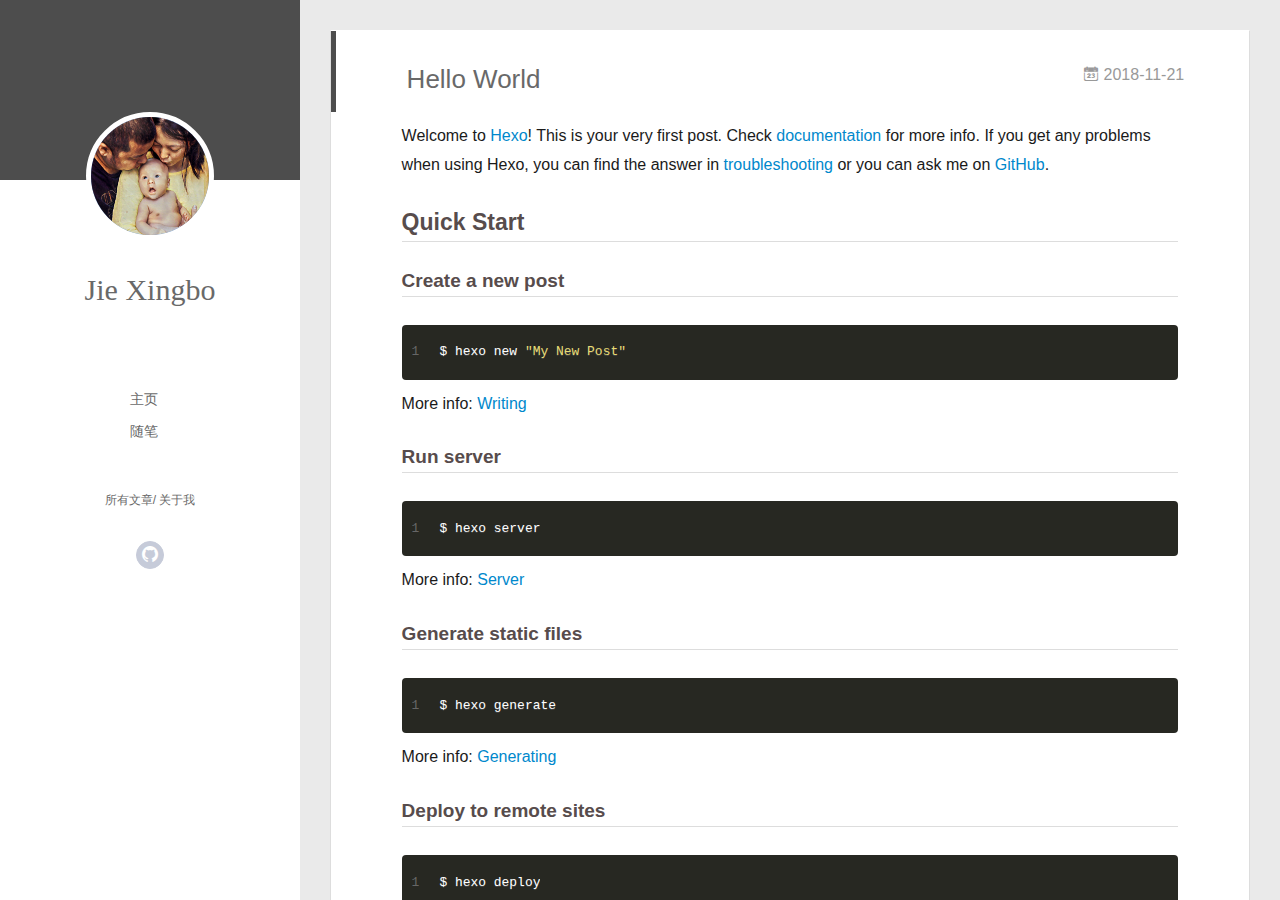
==== index.html @ af52b973 "Site updated: 2018-11-21 14:51:16" ====
<!DOCTYPE html>
<html>
<head><meta name="generator" content="Hexo 3.8.0">
  <meta charset="utf-8">
  
  <meta name="renderer" content="webkit">
  <meta http-equiv="X-UA-Compatible" content="IE=edge">
  <link rel="dns-prefetch" href="http://yoursite.com">
  <title>Bobo</title>
  <meta name="viewport" content="width=device-width, initial-scale=1, maximum-scale=1">
  <meta property="og:type" content="website">
<meta property="og:title" content="Bobo">
<meta property="og:url" content="http://yoursite.com/index.html">
<meta property="og:site_name" content="Bobo">
<meta property="og:locale" content="default">
<meta name="twitter:card" content="summary">
<meta name="twitter:title" content="Bobo">
  
    <link rel="alternative" href="/atom.xml" title="Bobo" type="application/atom+xml">
  
  
    <link rel="icon" href="/favicon.png">
  
  <link rel="stylesheet" type="text/css" href="/./main.234bc0.css">
  <style type="text/css">
  
    #container.show {
      background: linear-gradient(200deg,#a0cfe4,#e8c37e);
    }
  </style>
  

  

</head>
</html>
<body>
  <div id="container" q-class="show:isCtnShow">
    <canvas id="anm-canvas" class="anm-canvas"></canvas>
    <div class="left-col" q-class="show:isShow">
      
<div class="overlay" style="background: #4d4d4d"></div>
<div class="intrude-less">
	<header id="header" class="inner">
		<a href="/" class="profilepic">
			<img src="/assets/img/avatar.jpeg" class="js-avatar">
		</a>
		<hgroup>
		  <h1 class="header-author"><a href="/">Jie Xingbo</a></h1>
		</hgroup>
		

		<nav class="header-menu">
			<ul>
			
				<li><a href="/">主页</a></li>
	        
				<li><a href="/tags/随笔/">随笔</a></li>
	        
			</ul>
		</nav>
		<nav class="header-smart-menu">
    		
    			
    			<a q-on="click: openSlider(e, 'innerArchive')" href="javascript:void(0)">所有文章</a>
    			
            
    			
    			<a q-on="click: openSlider(e, 'aboutme')" href="javascript:void(0)">关于我</a>
    			
            
		</nav>
		<nav class="header-nav">
			<div class="social">
				
					<a class="github" target="_blank" href="https://github.com/simple-jie/" title="github"><i class="icon-github"></i></a>
		        
			</div>
		</nav>
	</header>		
</div>

    </div>
    <div class="mid-col" q-class="show:isShow,hide:isShow|isFalse">
      
<nav id="mobile-nav">
  	<div class="overlay js-overlay" style="background: #4d4d4d"></div>
	<div class="btnctn js-mobile-btnctn">
  		<div class="slider-trigger list" q-on="click: openSlider(e)"><i class="icon icon-sort"></i></div>
	</div>
	<div class="intrude-less">
		<header id="header" class="inner">
			<div class="profilepic">
				<img src="/assets/img/avatar.jpeg" class="js-avatar">
			</div>
			<hgroup>
			  <h1 class="header-author js-header-author">Jie Xingbo</h1>
			</hgroup>
			
			
			
				
			
				
			
			
			
			<nav class="header-nav">
				<div class="social">
					
						<a class="github" target="_blank" href="https://github.com/simple-jie/" title="github"><i class="icon-github"></i></a>
			        
				</div>
			</nav>

			<nav class="header-menu js-header-menu">
				<ul style="width: 50%">
				
				
					<li style="width: 50%"><a href="/">主页</a></li>
		        
					<li style="width: 50%"><a href="/tags/随笔/">随笔</a></li>
		        
				</ul>
			</nav>
		</header>				
	</div>
	<div class="mobile-mask" style="display:none" q-show="isShow"></div>
</nav>

      <div id="wrapper" class="body-wrap">
        <div class="menu-l">
          <div class="canvas-wrap">
            <canvas data-colors="#eaeaea" data-sectionHeight="100" data-contentId="js-content" id="myCanvas1" class="anm-canvas"></canvas>
          </div>
          <div id="js-content" class="content-ll">
            
  
    <article id="post-hello-world" class="article article-type-post  article-index" itemscope="" itemprop="blogPost">
  <div class="article-inner">
    
      <header class="article-header">
        
  
    <h1 itemprop="name">
      <a class="article-title" href="/2018/11/21/hello-world/">Hello World</a>
    </h1>
  

        
        <a href="/2018/11/21/hello-world/" class="archive-article-date">
  	<time datetime="2018-11-21T06:31:48.823Z" itemprop="datePublished"><i class="icon-calendar icon"></i>2018-11-21</time>
</a>
        
      </header>
    
    <div class="article-entry" itemprop="articleBody">
      
        <p>Welcome to <a href="https://hexo.io/" target="_blank" rel="noopener">Hexo</a>! This is your very first post. Check <a href="https://hexo.io/docs/" target="_blank" rel="noopener">documentation</a> for more info. If you get any problems when using Hexo, you can find the answer in <a href="https://hexo.io/docs/troubleshooting.html" target="_blank" rel="noopener">troubleshooting</a> or you can ask me on <a href="https://github.com/hexojs/hexo/issues" target="_blank" rel="noopener">GitHub</a>.</p>
<h2 id="Quick-Start"><a href="#Quick-Start" class="headerlink" title="Quick Start"></a>Quick Start</h2><h3 id="Create-a-new-post"><a href="#Create-a-new-post" class="headerlink" title="Create a new post"></a>Create a new post</h3><figure class="highlight bash"><table><tr><td class="gutter"><pre><span class="line">1</span><br></pre></td><td class="code"><pre><span class="line">$ hexo new <span class="string">"My New Post"</span></span><br></pre></td></tr></table></figure>
<p>More info: <a href="https://hexo.io/docs/writing.html" target="_blank" rel="noopener">Writing</a></p>
<h3 id="Run-server"><a href="#Run-server" class="headerlink" title="Run server"></a>Run server</h3><figure class="highlight bash"><table><tr><td class="gutter"><pre><span class="line">1</span><br></pre></td><td class="code"><pre><span class="line">$ hexo server</span><br></pre></td></tr></table></figure>
<p>More info: <a href="https://hexo.io/docs/server.html" target="_blank" rel="noopener">Server</a></p>
<h3 id="Generate-static-files"><a href="#Generate-static-files" class="headerlink" title="Generate static files"></a>Generate static files</h3><figure class="highlight bash"><table><tr><td class="gutter"><pre><span class="line">1</span><br></pre></td><td class="code"><pre><span class="line">$ hexo generate</span><br></pre></td></tr></table></figure>
<p>More info: <a href="https://hexo.io/docs/generating.html" target="_blank" rel="noopener">Generating</a></p>
<h3 id="Deploy-to-remote-sites"><a href="#Deploy-to-remote-sites" class="headerlink" title="Deploy to remote sites"></a>Deploy to remote sites</h3><figure class="highlight bash"><table><tr><td class="gutter"><pre><span class="line">1</span><br></pre></td><td class="code"><pre><span class="line">$ hexo deploy</span><br></pre></td></tr></table></figure>
<p>More info: <a href="https://hexo.io/docs/deployment.html" target="_blank" rel="noopener">Deployment</a></p>

      

      
    </div>
    <div class="article-info article-info-index">
      
      
      

      
        <p class="article-more-link">
          <a class="article-more-a" href="/2018/11/21/hello-world/">展开全文 >></a>
        </p>
      

      
      <div class="clearfix"></div>
    </div>
  </div>
</article>








  
  


          </div>
        </div>
      </div>
      <footer id="footer">
  <div class="outer">
    <div id="footer-info">
    	<div class="footer-left">
    		&copy; 2018 Jie Xingbo
    	</div>
      	<div class="footer-right">
      		<a href="http://hexo.io/" target="_blank">Hexo</a>  Theme <a href="https://github.com/litten/hexo-theme-yilia" target="_blank">Yilia</a> by Litten
      	</div>
    </div>
  </div>
</footer>
    </div>
    <script>
	var yiliaConfig = {
		mathjax: false,
		isHome: true,
		isPost: false,
		isArchive: false,
		isTag: false,
		isCategory: false,
		open_in_new: false,
		root: "/",
		innerArchive: true,
		showTags: false
	}
</script>

<script>!function(t){function n(r){if(e[r])return e[r].exports;var o=e[r]={exports:{},id:r,loaded:!1};return t[r].call(o.exports,o,o.exports,n),o.loaded=!0,o.exports}var e={};return n.m=t,n.c=e,n.p="./",n(0)}([function(t,n,e){"use strict";function r(t){return t&&t.__esModule?t:{default:t}}function o(t,n){var e=/\/|index.html/g;return t.replace(e,"")===n.replace(e,"")}function i(){for(var t=document.querySelectorAll(".js-header-menu li a"),n=window.location.pathname,e=0,r=t.length;e<r;e++){var i=t[e];o(n,i.getAttribute("href"))&&(0,d.default)(i,"active")}}function u(t){for(var n=t.offsetLeft,e=t.offsetParent;null!==e;)n+=e.offsetLeft,e=e.offsetParent;return n}function f(t){for(var n=t.offsetTop,e=t.offsetParent;null!==e;)n+=e.offsetTop,e=e.offsetParent;return n}function c(t,n,e,r,o){var i=u(t),c=f(t)-n;if(c-e<=o){var a=t.$newDom;a||(a=t.cloneNode(!0),(0,h.default)(t,a),t.$newDom=a,a.style.position="fixed",a.style.top=(e||c)+"px",a.style.left=i+"px",a.style.zIndex=r||2,a.style.width="100%",a.style.color="#fff"),a.style.visibility="visible",t.style.visibility="hidden"}else{t.style.visibility="visible";var s=t.$newDom;s&&(s.style.visibility="hidden")}}function a(){var t=document.querySelector(".js-overlay"),n=document.querySelector(".js-header-menu");c(t,document.body.scrollTop,-63,2,0),c(n,document.body.scrollTop,1,3,0)}function s(){document.querySelector("#container").addEventListener("scroll",function(t){a()}),window.addEventListener("scroll",function(t){a()}),a()}function l(){x.default.versions.mobile&&window.screen.width<800&&(i(),s())}var p=e(71),d=r(p),v=e(72),y=(r(v),e(84)),h=r(y),b=e(69),x=r(b),m=e(75),g=r(m),w=e(70);l(),(0,w.addLoadEvent)(function(){g.default.init()}),t.exports={}},function(t,n){var e=t.exports="undefined"!=typeof window&&window.Math==Math?window:"undefined"!=typeof self&&self.Math==Math?self:Function("return this")();"number"==typeof __g&&(__g=e)},function(t,n){var e={}.hasOwnProperty;t.exports=function(t,n){return e.call(t,n)}},function(t,n,e){var r=e(49),o=e(15);t.exports=function(t){return r(o(t))}},function(t,n,e){t.exports=!e(8)(function(){return 7!=Object.defineProperty({},"a",{get:function(){return 7}}).a})},function(t,n,e){var r=e(6),o=e(12);t.exports=e(4)?function(t,n,e){return r.f(t,n,o(1,e))}:function(t,n,e){return t[n]=e,t}},function(t,n,e){var r=e(10),o=e(30),i=e(24),u=Object.defineProperty;n.f=e(4)?Object.defineProperty:function(t,n,e){if(r(t),n=i(n,!0),r(e),o)try{return u(t,n,e)}catch(t){}if("get"in e||"set"in e)throw TypeError("Accessors not supported!");return"value"in e&&(t[n]=e.value),t}},function(t,n,e){var r=e(22)("wks"),o=e(13),i=e(1).Symbol,u="function"==typeof i,f=t.exports=function(t){return r[t]||(r[t]=u&&i[t]||(u?i:o)("Symbol."+t))};f.store=r},function(t,n){t.exports=function(t){try{return!!t()}catch(t){return!0}}},function(t,n,e){var r=e(35),o=e(16);t.exports=Object.keys||function(t){return r(t,o)}},function(t,n,e){var r=e(11);t.exports=function(t){if(!r(t))throw TypeError(t+" is not an object!");return t}},function(t,n){t.exports=function(t){return"object"==typeof t?null!==t:"function"==typeof t}},function(t,n){t.exports=function(t,n){return{enumerable:!(1&t),configurable:!(2&t),writable:!(4&t),value:n}}},function(t,n){var e=0,r=Math.random();t.exports=function(t){return"Symbol(".concat(void 0===t?"":t,")_",(++e+r).toString(36))}},function(t,n){var e=t.exports={version:"2.4.0"};"number"==typeof __e&&(__e=e)},function(t,n){t.exports=function(t){if(void 0==t)throw TypeError("Can't call method on  "+t);return t}},function(t,n){t.exports="constructor,hasOwnProperty,isPrototypeOf,propertyIsEnumerable,toLocaleString,toString,valueOf".split(",")},function(t,n){t.exports={}},function(t,n){t.exports=!0},function(t,n){n.f={}.propertyIsEnumerable},function(t,n,e){var r=e(6).f,o=e(2),i=e(7)("toStringTag");t.exports=function(t,n,e){t&&!o(t=e?t:t.prototype,i)&&r(t,i,{configurable:!0,value:n})}},function(t,n,e){var r=e(22)("keys"),o=e(13);t.exports=function(t){return r[t]||(r[t]=o(t))}},function(t,n,e){var r=e(1),o="__core-js_shared__",i=r[o]||(r[o]={});t.exports=function(t){return i[t]||(i[t]={})}},function(t,n){var e=Math.ceil,r=Math.floor;t.exports=function(t){return isNaN(t=+t)?0:(t>0?r:e)(t)}},function(t,n,e){var r=e(11);t.exports=function(t,n){if(!r(t))return t;var e,o;if(n&&"function"==typeof(e=t.toString)&&!r(o=e.call(t)))return o;if("function"==typeof(e=t.valueOf)&&!r(o=e.call(t)))return o;if(!n&&"function"==typeof(e=t.toString)&&!r(o=e.call(t)))return o;throw TypeError("Can't convert object to primitive value")}},function(t,n,e){var r=e(1),o=e(14),i=e(18),u=e(26),f=e(6).f;t.exports=function(t){var n=o.Symbol||(o.Symbol=i?{}:r.Symbol||{});"_"==t.charAt(0)||t in n||f(n,t,{value:u.f(t)})}},function(t,n,e){n.f=e(7)},function(t,n,e){var r=e(1),o=e(14),i=e(46),u=e(5),f="prototype",c=function(t,n,e){var a,s,l,p=t&c.F,d=t&c.G,v=t&c.S,y=t&c.P,h=t&c.B,b=t&c.W,x=d?o:o[n]||(o[n]={}),m=x[f],g=d?r:v?r[n]:(r[n]||{})[f];d&&(e=n);for(a in e)s=!p&&g&&void 0!==g[a],s&&a in x||(l=s?g[a]:e[a],x[a]=d&&"function"!=typeof g[a]?e[a]:h&&s?i(l,r):b&&g[a]==l?function(t){var n=function(n,e,r){if(this instanceof t){switch(arguments.length){case 0:return new t;case 1:return new t(n);case 2:return new t(n,e)}return new t(n,e,r)}return t.apply(this,arguments)};return n[f]=t[f],n}(l):y&&"function"==typeof l?i(Function.call,l):l,y&&((x.virtual||(x.virtual={}))[a]=l,t&c.R&&m&&!m[a]&&u(m,a,l)))};c.F=1,c.G=2,c.S=4,c.P=8,c.B=16,c.W=32,c.U=64,c.R=128,t.exports=c},function(t,n){var e={}.toString;t.exports=function(t){return e.call(t).slice(8,-1)}},function(t,n,e){var r=e(11),o=e(1).document,i=r(o)&&r(o.createElement);t.exports=function(t){return i?o.createElement(t):{}}},function(t,n,e){t.exports=!e(4)&&!e(8)(function(){return 7!=Object.defineProperty(e(29)("div"),"a",{get:function(){return 7}}).a})},function(t,n,e){"use strict";var r=e(18),o=e(27),i=e(36),u=e(5),f=e(2),c=e(17),a=e(51),s=e(20),l=e(58),p=e(7)("iterator"),d=!([].keys&&"next"in[].keys()),v="@@iterator",y="keys",h="values",b=function(){return this};t.exports=function(t,n,e,x,m,g,w){a(e,n,x);var O,S,_,j=function(t){if(!d&&t in A)return A[t];switch(t){case y:return function(){return new e(this,t)};case h:return function(){return new e(this,t)}}return function(){return new e(this,t)}},P=n+" Iterator",E=m==h,M=!1,A=t.prototype,T=A[p]||A[v]||m&&A[m],L=T||j(m),N=m?E?j("entries"):L:void 0,C="Array"==n?A.entries||T:T;if(C&&(_=l(C.call(new t)),_!==Object.prototype&&(s(_,P,!0),r||f(_,p)||u(_,p,b))),E&&T&&T.name!==h&&(M=!0,L=function(){return T.call(this)}),r&&!w||!d&&!M&&A[p]||u(A,p,L),c[n]=L,c[P]=b,m)if(O={values:E?L:j(h),keys:g?L:j(y),entries:N},w)for(S in O)S in A||i(A,S,O[S]);else o(o.P+o.F*(d||M),n,O);return O}},function(t,n,e){var r=e(10),o=e(55),i=e(16),u=e(21)("IE_PROTO"),f=function(){},c="prototype",a=function(){var t,n=e(29)("iframe"),r=i.length,o="<",u=">";for(n.style.display="none",e(48).appendChild(n),n.src="javascript:",t=n.contentWindow.document,t.open(),t.write(o+"script"+u+"document.F=Object"+o+"/script"+u),t.close(),a=t.F;r--;)delete a[c][i[r]];return a()};t.exports=Object.create||function(t,n){var e;return null!==t?(f[c]=r(t),e=new f,f[c]=null,e[u]=t):e=a(),void 0===n?e:o(e,n)}},function(t,n,e){var r=e(35),o=e(16).concat("length","prototype");n.f=Object.getOwnPropertyNames||function(t){return r(t,o)}},function(t,n){n.f=Object.getOwnPropertySymbols},function(t,n,e){var r=e(2),o=e(3),i=e(45)(!1),u=e(21)("IE_PROTO");t.exports=function(t,n){var e,f=o(t),c=0,a=[];for(e in f)e!=u&&r(f,e)&&a.push(e);for(;n.length>c;)r(f,e=n[c++])&&(~i(a,e)||a.push(e));return a}},function(t,n,e){t.exports=e(5)},function(t,n,e){var r=e(15);t.exports=function(t){return Object(r(t))}},function(t,n,e){t.exports={default:e(41),__esModule:!0}},function(t,n,e){t.exports={default:e(42),__esModule:!0}},function(t,n,e){"use strict";function r(t){return t&&t.__esModule?t:{default:t}}n.__esModule=!0;var o=e(39),i=r(o),u=e(38),f=r(u),c="function"==typeof f.default&&"symbol"==typeof i.default?function(t){return typeof t}:function(t){return t&&"function"==typeof f.default&&t.constructor===f.default&&t!==f.default.prototype?"symbol":typeof t};n.default="function"==typeof f.default&&"symbol"===c(i.default)?function(t){return"undefined"==typeof t?"undefined":c(t)}:function(t){return t&&"function"==typeof f.default&&t.constructor===f.default&&t!==f.default.prototype?"symbol":"undefined"==typeof t?"undefined":c(t)}},function(t,n,e){e(65),e(63),e(66),e(67),t.exports=e(14).Symbol},function(t,n,e){e(64),e(68),t.exports=e(26).f("iterator")},function(t,n){t.exports=function(t){if("function"!=typeof t)throw TypeError(t+" is not a function!");return t}},function(t,n){t.exports=function(){}},function(t,n,e){var r=e(3),o=e(61),i=e(60);t.exports=function(t){return function(n,e,u){var f,c=r(n),a=o(c.length),s=i(u,a);if(t&&e!=e){for(;a>s;)if(f=c[s++],f!=f)return!0}else for(;a>s;s++)if((t||s in c)&&c[s]===e)return t||s||0;return!t&&-1}}},function(t,n,e){var r=e(43);t.exports=function(t,n,e){if(r(t),void 0===n)return t;switch(e){case 1:return function(e){return t.call(n,e)};case 2:return function(e,r){return t.call(n,e,r)};case 3:return function(e,r,o){return t.call(n,e,r,o)}}return function(){return t.apply(n,arguments)}}},function(t,n,e){var r=e(9),o=e(34),i=e(19);t.exports=function(t){var n=r(t),e=o.f;if(e)for(var u,f=e(t),c=i.f,a=0;f.length>a;)c.call(t,u=f[a++])&&n.push(u);return n}},function(t,n,e){t.exports=e(1).document&&document.documentElement},function(t,n,e){var r=e(28);t.exports=Object("z").propertyIsEnumerable(0)?Object:function(t){return"String"==r(t)?t.split(""):Object(t)}},function(t,n,e){var r=e(28);t.exports=Array.isArray||function(t){return"Array"==r(t)}},function(t,n,e){"use strict";var r=e(32),o=e(12),i=e(20),u={};e(5)(u,e(7)("iterator"),function(){return this}),t.exports=function(t,n,e){t.prototype=r(u,{next:o(1,e)}),i(t,n+" Iterator")}},function(t,n){t.exports=function(t,n){return{value:n,done:!!t}}},function(t,n,e){var r=e(9),o=e(3);t.exports=function(t,n){for(var e,i=o(t),u=r(i),f=u.length,c=0;f>c;)if(i[e=u[c++]]===n)return e}},function(t,n,e){var r=e(13)("meta"),o=e(11),i=e(2),u=e(6).f,f=0,c=Object.isExtensible||function(){return!0},a=!e(8)(function(){return c(Object.preventExtensions({}))}),s=function(t){u(t,r,{value:{i:"O"+ ++f,w:{}}})},l=function(t,n){if(!o(t))return"symbol"==typeof t?t:("string"==typeof t?"S":"P")+t;if(!i(t,r)){if(!c(t))return"F";if(!n)return"E";s(t)}return t[r].i},p=function(t,n){if(!i(t,r)){if(!c(t))return!0;if(!n)return!1;s(t)}return t[r].w},d=function(t){return a&&v.NEED&&c(t)&&!i(t,r)&&s(t),t},v=t.exports={KEY:r,NEED:!1,fastKey:l,getWeak:p,onFreeze:d}},function(t,n,e){var r=e(6),o=e(10),i=e(9);t.exports=e(4)?Object.defineProperties:function(t,n){o(t);for(var e,u=i(n),f=u.length,c=0;f>c;)r.f(t,e=u[c++],n[e]);return t}},function(t,n,e){var r=e(19),o=e(12),i=e(3),u=e(24),f=e(2),c=e(30),a=Object.getOwnPropertyDescriptor;n.f=e(4)?a:function(t,n){if(t=i(t),n=u(n,!0),c)try{return a(t,n)}catch(t){}if(f(t,n))return o(!r.f.call(t,n),t[n])}},function(t,n,e){var r=e(3),o=e(33).f,i={}.toString,u="object"==typeof window&&window&&Object.getOwnPropertyNames?Object.getOwnPropertyNames(window):[],f=function(t){try{return o(t)}catch(t){return u.slice()}};t.exports.f=function(t){return u&&"[object Window]"==i.call(t)?f(t):o(r(t))}},function(t,n,e){var r=e(2),o=e(37),i=e(21)("IE_PROTO"),u=Object.prototype;t.exports=Object.getPrototypeOf||function(t){return t=o(t),r(t,i)?t[i]:"function"==typeof t.constructor&&t instanceof t.constructor?t.constructor.prototype:t instanceof Object?u:null}},function(t,n,e){var r=e(23),o=e(15);t.exports=function(t){return function(n,e){var i,u,f=String(o(n)),c=r(e),a=f.length;return c<0||c>=a?t?"":void 0:(i=f.charCodeAt(c),i<55296||i>56319||c+1===a||(u=f.charCodeAt(c+1))<56320||u>57343?t?f.charAt(c):i:t?f.slice(c,c+2):(i-55296<<10)+(u-56320)+65536)}}},function(t,n,e){var r=e(23),o=Math.max,i=Math.min;t.exports=function(t,n){return t=r(t),t<0?o(t+n,0):i(t,n)}},function(t,n,e){var r=e(23),o=Math.min;t.exports=function(t){return t>0?o(r(t),9007199254740991):0}},function(t,n,e){"use strict";var r=e(44),o=e(52),i=e(17),u=e(3);t.exports=e(31)(Array,"Array",function(t,n){this._t=u(t),this._i=0,this._k=n},function(){var t=this._t,n=this._k,e=this._i++;return!t||e>=t.length?(this._t=void 0,o(1)):"keys"==n?o(0,e):"values"==n?o(0,t[e]):o(0,[e,t[e]])},"values"),i.Arguments=i.Array,r("keys"),r("values"),r("entries")},function(t,n){},function(t,n,e){"use strict";var r=e(59)(!0);e(31)(String,"String",function(t){this._t=String(t),this._i=0},function(){var t,n=this._t,e=this._i;return e>=n.length?{value:void 0,done:!0}:(t=r(n,e),this._i+=t.length,{value:t,done:!1})})},function(t,n,e){"use strict";var r=e(1),o=e(2),i=e(4),u=e(27),f=e(36),c=e(54).KEY,a=e(8),s=e(22),l=e(20),p=e(13),d=e(7),v=e(26),y=e(25),h=e(53),b=e(47),x=e(50),m=e(10),g=e(3),w=e(24),O=e(12),S=e(32),_=e(57),j=e(56),P=e(6),E=e(9),M=j.f,A=P.f,T=_.f,L=r.Symbol,N=r.JSON,C=N&&N.stringify,k="prototype",F=d("_hidden"),q=d("toPrimitive"),I={}.propertyIsEnumerable,B=s("symbol-registry"),D=s("symbols"),W=s("op-symbols"),H=Object[k],K="function"==typeof L,R=r.QObject,J=!R||!R[k]||!R[k].findChild,U=i&&a(function(){return 7!=S(A({},"a",{get:function(){return A(this,"a",{value:7}).a}})).a})?function(t,n,e){var r=M(H,n);r&&delete H[n],A(t,n,e),r&&t!==H&&A(H,n,r)}:A,G=function(t){var n=D[t]=S(L[k]);return n._k=t,n},$=K&&"symbol"==typeof L.iterator?function(t){return"symbol"==typeof t}:function(t){return t instanceof L},z=function(t,n,e){return t===H&&z(W,n,e),m(t),n=w(n,!0),m(e),o(D,n)?(e.enumerable?(o(t,F)&&t[F][n]&&(t[F][n]=!1),e=S(e,{enumerable:O(0,!1)})):(o(t,F)||A(t,F,O(1,{})),t[F][n]=!0),U(t,n,e)):A(t,n,e)},Y=function(t,n){m(t);for(var e,r=b(n=g(n)),o=0,i=r.length;i>o;)z(t,e=r[o++],n[e]);return t},Q=function(t,n){return void 0===n?S(t):Y(S(t),n)},X=function(t){var n=I.call(this,t=w(t,!0));return!(this===H&&o(D,t)&&!o(W,t))&&(!(n||!o(this,t)||!o(D,t)||o(this,F)&&this[F][t])||n)},V=function(t,n){if(t=g(t),n=w(n,!0),t!==H||!o(D,n)||o(W,n)){var e=M(t,n);return!e||!o(D,n)||o(t,F)&&t[F][n]||(e.enumerable=!0),e}},Z=function(t){for(var n,e=T(g(t)),r=[],i=0;e.length>i;)o(D,n=e[i++])||n==F||n==c||r.push(n);return r},tt=function(t){for(var n,e=t===H,r=T(e?W:g(t)),i=[],u=0;r.length>u;)!o(D,n=r[u++])||e&&!o(H,n)||i.push(D[n]);return i};K||(L=function(){if(this instanceof L)throw TypeError("Symbol is not a constructor!");var t=p(arguments.length>0?arguments[0]:void 0),n=function(e){this===H&&n.call(W,e),o(this,F)&&o(this[F],t)&&(this[F][t]=!1),U(this,t,O(1,e))};return i&&J&&U(H,t,{configurable:!0,set:n}),G(t)},f(L[k],"toString",function(){return this._k}),j.f=V,P.f=z,e(33).f=_.f=Z,e(19).f=X,e(34).f=tt,i&&!e(18)&&f(H,"propertyIsEnumerable",X,!0),v.f=function(t){return G(d(t))}),u(u.G+u.W+u.F*!K,{Symbol:L});for(var nt="hasInstance,isConcatSpreadable,iterator,match,replace,search,species,split,toPrimitive,toStringTag,unscopables".split(","),et=0;nt.length>et;)d(nt[et++]);for(var nt=E(d.store),et=0;nt.length>et;)y(nt[et++]);u(u.S+u.F*!K,"Symbol",{for:function(t){return o(B,t+="")?B[t]:B[t]=L(t)},keyFor:function(t){if($(t))return h(B,t);throw TypeError(t+" is not a symbol!")},useSetter:function(){J=!0},useSimple:function(){J=!1}}),u(u.S+u.F*!K,"Object",{create:Q,defineProperty:z,defineProperties:Y,getOwnPropertyDescriptor:V,getOwnPropertyNames:Z,getOwnPropertySymbols:tt}),N&&u(u.S+u.F*(!K||a(function(){var t=L();return"[null]"!=C([t])||"{}"!=C({a:t})||"{}"!=C(Object(t))})),"JSON",{stringify:function(t){if(void 0!==t&&!$(t)){for(var n,e,r=[t],o=1;arguments.length>o;)r.push(arguments[o++]);return n=r[1],"function"==typeof n&&(e=n),!e&&x(n)||(n=function(t,n){if(e&&(n=e.call(this,t,n)),!$(n))return n}),r[1]=n,C.apply(N,r)}}}),L[k][q]||e(5)(L[k],q,L[k].valueOf),l(L,"Symbol"),l(Math,"Math",!0),l(r.JSON,"JSON",!0)},function(t,n,e){e(25)("asyncIterator")},function(t,n,e){e(25)("observable")},function(t,n,e){e(62);for(var r=e(1),o=e(5),i=e(17),u=e(7)("toStringTag"),f=["NodeList","DOMTokenList","MediaList","StyleSheetList","CSSRuleList"],c=0;c<5;c++){var a=f[c],s=r[a],l=s&&s.prototype;l&&!l[u]&&o(l,u,a),i[a]=i.Array}},function(t,n){"use strict";var e={versions:function(){var t=window.navigator.userAgent;return{trident:t.indexOf("Trident")>-1,presto:t.indexOf("Presto")>-1,webKit:t.indexOf("AppleWebKit")>-1,gecko:t.indexOf("Gecko")>-1&&t.indexOf("KHTML")==-1,mobile:!!t.match(/AppleWebKit.*Mobile.*/),ios:!!t.match(/\(i[^;]+;( U;)? CPU.+Mac OS X/),android:t.indexOf("Android")>-1||t.indexOf("Linux")>-1,iPhone:t.indexOf("iPhone")>-1||t.indexOf("Mac")>-1,iPad:t.indexOf("iPad")>-1,webApp:t.indexOf("Safari")==-1,weixin:t.indexOf("MicroMessenger")==-1}}()};t.exports=e},function(t,n,e){"use strict";function r(t){return t&&t.__esModule?t:{default:t}}var o=e(40),i=r(o),u=function(){function t(t,n,e){return n||e?String.fromCharCode(n||e):o[t]||t}function n(t){return l[t]}var e=/&quot;|&lt;|&gt;|&amp;|&nbsp;|&apos;|&#(\d+);|&#(\d+)/g,r=/['<> "&]/g,o={"&quot;":'"',"&lt;":"<","&gt;":">","&amp;":"&","&nbsp;":" "},f=/\u00a0/g,c=/<br\s*\/?>/gi,a=/\r?\n/g,s=/\s/g,l={};for(var p in o)l[o[p]]=p;return o["&apos;"]="'",l["'"]="&#39;",{encode:function(t){return t?(""+t).replace(r,n).replace(a,"<br/>").replace(s,"&nbsp;"):""},decode:function(n){return n?(""+n).replace(c,"\n").replace(e,t).replace(f," "):""},encodeBase16:function(t){if(!t)return t;t+="";for(var n=[],e=0,r=t.length;r>e;e++)n.push(t.charCodeAt(e).toString(16).toUpperCase());return n.join("")},encodeBase16forJSON:function(t){if(!t)return t;t=t.replace(/[\u4E00-\u9FBF]/gi,function(t){return escape(t).replace("%u","\\u")});for(var n=[],e=0,r=t.length;r>e;e++)n.push(t.charCodeAt(e).toString(16).toUpperCase());return n.join("")},decodeBase16:function(t){if(!t)return t;t+="";for(var n=[],e=0,r=t.length;r>e;e+=2)n.push(String.fromCharCode("0x"+t.slice(e,e+2)));return n.join("")},encodeObject:function(t){if(t instanceof Array)for(var n=0,e=t.length;e>n;n++)t[n]=u.encodeObject(t[n]);else if("object"==("undefined"==typeof t?"undefined":(0,i.default)(t)))for(var r in t)t[r]=u.encodeObject(t[r]);else if("string"==typeof t)return u.encode(t);return t},loadScript:function(t){var n=document.createElement("script");document.getElementsByTagName("body")[0].appendChild(n),n.setAttribute("src",t)},addLoadEvent:function(t){var n=window.onload;"function"!=typeof window.onload?window.onload=t:window.onload=function(){n(),t()}}}}();t.exports=u},function(t,n){function e(t,n){t.classList?t.classList.add(n):t.className+=" "+n}t.exports=e},function(t,n){function e(t,n){if(t.classList)t.classList.remove(n);else{var e=new RegExp("(^|\\b)"+n.split(" ").join("|")+"(\\b|$)","gi");t.className=t.className.replace(e," ")}}t.exports=e},,,function(t,n){"use strict";function e(){var t=document.querySelector("#page-nav");if(t&&!document.querySelector("#page-nav .extend.prev")&&(t.innerHTML='<a class="extend prev disabled" rel="prev">&laquo; Prev</a>'+t.innerHTML),t&&!document.querySelector("#page-nav .extend.next")&&(t.innerHTML=t.innerHTML+'<a class="extend next disabled" rel="next">Next &raquo;</a>'),yiliaConfig&&yiliaConfig.open_in_new){var n=document.querySelectorAll(".article-entry a:not(.article-more-a)");n.forEach(function(t){t.setAttribute("target","_blank")})}var e=document.querySelector("#js-aboutme");e&&0!==e.length&&(e.innerHTML=e.innerText)}t.exports={init:e}},,,,,,,,,function(t,n){function e(t,n){if("string"==typeof n)return t.insertAdjacentHTML("afterend",n);var e=t.nextSibling;return e?t.parentNode.insertBefore(n,e):t.parentNode.appendChild(n)}t.exports=e}])</script><script src="/./main.234bc0.js"></script><script>!function(){var e=function(e){var t=document.createElement("script");document.getElementsByTagName("body")[0].appendChild(t),t.setAttribute("src",e)};e("/slider.885efe.js")}()</script>


    
<div class="tools-col" q-class="show:isShow,hide:isShow|isFalse" q-on="click:stop(e)">
  <div class="tools-nav header-menu">
    
    
      
      
      
    
      
      
      
    
    

    <ul style="width: 70%">
    
    
      
      <li style="width: 50%" q-on="click: openSlider(e, 'innerArchive')"><a href="javascript:void(0)" q-class="active:innerArchive">所有文章</a></li>
      
        
      
      <li style="width: 50%" q-on="click: openSlider(e, 'aboutme')"><a href="javascript:void(0)" q-class="active:aboutme">关于我</a></li>
      
        
    </ul>
  </div>
  <div class="tools-wrap">
    
    	<section class="tools-section tools-section-all" q-show="innerArchive">
        <div class="search-wrap">
          <input class="search-ipt" q-model="search" type="text" placeholder="find something…">
          <i class="icon-search icon" q-show="search|isEmptyStr"></i>
          <i class="icon-close icon" q-show="search|isNotEmptyStr" q-on="click:clearChose(e)"></i>
        </div>
        <div class="widget tagcloud search-tag">
          <p class="search-tag-wording">tag:</p>
          <label class="search-switch">
            <input type="checkbox" q-on="click:toggleTag(e)" q-attr="checked:showTags">
          </label>
          <ul class="article-tag-list" q-show="showTags">
            
            <div class="clearfix"></div>
          </ul>
        </div>
        <ul class="search-ul">
          <p q-show="jsonFail" style="padding: 20px; font-size: 12px;">
            缺失模块。<br>1、在博客根目录（注意不是yilia根目录）执行以下命令：<br> npm i hexo-generator-json-content --save<br><br>
            2、在根目录_config.yml里添加配置：
<pre style="font-size: 12px;" q-show="jsonFail">
  jsonContent:
    meta: false
    pages: false
    posts:
      title: true
      date: true
      path: true
      text: true
      raw: false
      content: false
      slug: false
      updated: false
      comments: false
      link: false
      permalink: false
      excerpt: false
      categories: false
      tags: true
</pre>
          </p>
          <li class="search-li" q-repeat="items" q-show="isShow">
            <a q-attr="href:path|urlformat" class="search-title"><i class="icon-quo-left icon"></i><span q-text="title"></span></a>
            <p class="search-time">
              <i class="icon-calendar icon"></i>
              <span q-text="date|dateformat"></span>
            </p>
            <p class="search-tag">
              <i class="icon-price-tags icon"></i>
              <span q-repeat="tags" q-on="click:choseTag(e, name)" q-text="name|tagformat"></span>
            </p>
          </li>
        </ul>
    	</section>
    

    

    
    	<section class="tools-section tools-section-me" q-show="aboutme">
  	  	
  	  		<div class="aboutme-wrap" id="js-aboutme">很惭愧&lt;br&gt;&lt;br&gt;只做了一点微小的工作&lt;br&gt;谢谢大家</div>
  	  	
    	</section>
    
  </div>
  
</div>
    <!-- Root element of PhotoSwipe. Must have class pswp. -->
<div class="pswp" tabindex="-1" role="dialog" aria-hidden="true">

    <!-- Background of PhotoSwipe. 
         It's a separate element as animating opacity is faster than rgba(). -->
    <div class="pswp__bg"></div>

    <!-- Slides wrapper with overflow:hidden. -->
    <div class="pswp__scroll-wrap">

        <!-- Container that holds slides. 
            PhotoSwipe keeps only 3 of them in the DOM to save memory.
            Don't modify these 3 pswp__item elements, data is added later on. -->
        <div class="pswp__container">
            <div class="pswp__item"></div>
            <div class="pswp__item"></div>
            <div class="pswp__item"></div>
        </div>

        <!-- Default (PhotoSwipeUI_Default) interface on top of sliding area. Can be changed. -->
        <div class="pswp__ui pswp__ui--hidden">

            <div class="pswp__top-bar">

                <!--  Controls are self-explanatory. Order can be changed. -->

                <div class="pswp__counter"></div>

                <button class="pswp__button pswp__button--close" title="Close (Esc)"></button>

                <button class="pswp__button pswp__button--share" style="display:none" title="Share"></button>

                <button class="pswp__button pswp__button--fs" title="Toggle fullscreen"></button>

                <button class="pswp__button pswp__button--zoom" title="Zoom in/out"></button>

                <!-- Preloader demo http://codepen.io/dimsemenov/pen/yyBWoR -->
                <!-- element will get class pswp__preloader--active when preloader is running -->
                <div class="pswp__preloader">
                    <div class="pswp__preloader__icn">
                      <div class="pswp__preloader__cut">
                        <div class="pswp__preloader__donut"></div>
                      </div>
                    </div>
                </div>
            </div>

            <div class="pswp__share-modal pswp__share-modal--hidden pswp__single-tap">
                <div class="pswp__share-tooltip"></div> 
            </div>

            <button class="pswp__button pswp__button--arrow--left" title="Previous (arrow left)">
            </button>

            <button class="pswp__button pswp__button--arrow--right" title="Next (arrow right)">
            </button>

            <div class="pswp__caption">
                <div class="pswp__caption__center"></div>
            </div>

        </div>

    </div>

</div>
  </div>
</body>
</html>
---- main.234bc0.css ----
.clearfix:after,.clearfix:before{content:"";display:table}.clearfix:after{clear:both}.left-col.show{box-shadow:0 0 6px 0 rgba(0,0,0,.75)}.mid-col,.mid-col.show .article,.tools-col,.tools-col .tools-section .search-tag.tagcloud .article-tag-list,.tools-col .tools-section .search-ul .search-tag span:hover,.tools-col .tools-section .search-ul .search-time span:hover,.tools-col .tools-section .search-ul .search-title:hover,.tools-col .tools-section .search-wrap .icon{-webkit-transition:all .2s ease-in;transition:all .2s ease-in;-ms-transition:all .2s ease-in}@-webkit-keyframes leftIn{0%,60%,75%,90%,to{-webkit-animation-timing-function:cubic-bezier(.215,.61,.355,1);animation-timing-function:cubic-bezier(.215,.61,.355,1)}0%{-webkit-transform:translateZ(0);transform:translateZ(0)}60%{-webkit-transform:translate3d(358px,0,0);transform:translate3d(358px,0,0)}75%{-webkit-transform:translate3d(323px,0,0);transform:translate3d(323px,0,0)}90%{-webkit-transform:translate3d(338px,0,0);transform:translate3d(338px,0,0)}to{-webkit-transform:translate3d(333px,0,0);transform:translate3d(333px,0,0)}}@keyframes leftIn{0%,60%,75%,90%,to{-webkit-animation-timing-function:cubic-bezier(.215,.61,.355,1);animation-timing-function:cubic-bezier(.215,.61,.355,1)}0%{-webkit-transform:translateZ(0);transform:translateZ(0)}60%{-webkit-transform:translate3d(358px,0,0);transform:translate3d(358px,0,0)}75%{-webkit-transform:translate3d(323px,0,0);transform:translate3d(323px,0,0)}90%{-webkit-transform:translate3d(338px,0,0);transform:translate3d(338px,0,0)}to{-webkit-transform:translate3d(333px,0,0);transform:translate3d(333px,0,0)}}.mid-col.show{-webkit-animation-duration:.8s;animation-duration:.8s;-webkit-animation-fill-mode:both;animation-fill-mode:both;-webkit-animation-name:leftIn;animation-name:leftIn}@-webkit-keyframes leftOut{0%,60%,75%,90%,to{-webkit-animation-timing-function:cubic-bezier(.215,.61,.355,1);animation-timing-function:cubic-bezier(.215,.61,.355,1)}0%{-webkit-transform:translate3d(333px,0,0);transform:translate3d(333px,0,0)}60%{-webkit-transform:translate3d(-25px,0,0);transform:translate3d(-25px,0,0)}75%{-webkit-transform:translate3d(10px,0,0);transform:translate3d(10px,0,0)}90%{-webkit-transform:translate3d(-5px,0,0);transform:translate3d(-5px,0,0)}to{-webkit-transform:translateZ(0);transform:translateZ(0)}}@keyframes leftOut{0%,60%,75%,90%,to{-webkit-animation-timing-function:cubic-bezier(.215,.61,.355,1);animation-timing-function:cubic-bezier(.215,.61,.355,1)}0%{-webkit-transform:translate3d(333px,0,0);transform:translate3d(333px,0,0)}60%{-webkit-transform:translate3d(-25px,0,0);transform:translate3d(-25px,0,0)}75%{-webkit-transform:translate3d(10px,0,0);transform:translate3d(10px,0,0)}90%{-webkit-transform:translate3d(-5px,0,0);transform:translate3d(-5px,0,0)}to{-webkit-transform:translateZ(0);transform:translateZ(0)}}.mid-col.hide{-webkit-animation-duration:.8s;animation-duration:.8s;-webkit-animation-name:leftOut;animation-name:leftOut}@-webkit-keyframes smallLeftIn{0%,60%,75%,90%,to{-webkit-animation-timing-function:cubic-bezier(.215,.61,.355,1);animation-timing-function:cubic-bezier(.215,.61,.355,1)}0%{-webkit-transform:translateZ(0);transform:translateZ(0)}60%{-webkit-transform:translate3d(325px,0,0);transform:translate3d(325px,0,0)}75%{-webkit-transform:translate3d(290px,0,0);transform:translate3d(290px,0,0)}90%{-webkit-transform:translate3d(305px,0,0);transform:translate3d(305px,0,0)}to{-webkit-transform:translate3d(300px,0,0);transform:translate3d(300px,0,0)}}@keyframes smallLeftIn{0%,60%,75%,90%,to{-webkit-animation-timing-function:cubic-bezier(.215,.61,.355,1);animation-timing-function:cubic-bezier(.215,.61,.355,1)}0%{-webkit-transform:translateZ(0);transform:translateZ(0)}60%{-webkit-transform:translate3d(325px,0,0);transform:translate3d(325px,0,0)}75%{-webkit-transform:translate3d(290px,0,0);transform:translate3d(290px,0,0)}90%{-webkit-transform:translate3d(305px,0,0);transform:translate3d(305px,0,0)}to{-webkit-transform:translate3d(300px,0,0);transform:translate3d(300px,0,0)}}.tools-col.show{-webkit-animation-duration:.8s;animation-duration:.8s;-webkit-animation-fill-mode:both;animation-fill-mode:both;-webkit-animation-name:smallLeftIn;animation-name:smallLeftIn}@-webkit-keyframes smallleftOut{0%,60%,75%,90%,to{-webkit-animation-timing-function:cubic-bezier(.215,.61,.355,1);animation-timing-function:cubic-bezier(.215,.61,.355,1)}0%{-webkit-transform:translate3d(333px,0,0);transform:translate3d(333px,0,0)}60%{-webkit-transform:translate3d(-25px,0,0);transform:translate3d(-25px,0,0)}75%{-webkit-transform:translate3d(10px,0,0);transform:translate3d(10px,0,0)}90%{-webkit-transform:translate3d(-5px,0,0);transform:translate3d(-5px,0,0)}to{-webkit-transform:translateZ(0);transform:translateZ(0)}}@keyframes smallleftOut{0%,60%,75%,90%,to{-webkit-animation-timing-function:cubic-bezier(.215,.61,.355,1);animation-timing-function:cubic-bezier(.215,.61,.355,1)}0%{-webkit-transform:translate3d(333px,0,0);transform:translate3d(333px,0,0)}60%{-webkit-transform:translate3d(-25px,0,0);transform:translate3d(-25px,0,0)}75%{-webkit-transform:translate3d(10px,0,0);transform:translate3d(10px,0,0)}90%{-webkit-transform:translate3d(-5px,0,0);transform:translate3d(-5px,0,0)}to{-webkit-transform:translateZ(0);transform:translateZ(0)}}.tools-col.hide{-webkit-animation-duration:.8s;animation-duration:.8s;-webkit-animation-fill-mode:both;animation-fill-mode:both;-webkit-animation-name:smallleftOut;animation-name:smallleftOut}html{-ms-text-size-adjust:100%;-webkit-text-size-adjust:100%;-webkit-tap-highlight-color:transparent;height:100%}body{margin:0;font-size:14px;font-family:Helvetica Neue,Helvetica,STHeiTi,Arial,sans-serif;line-height:1.5;color:#333;background-color:#fff;min-height:100%}article,aside,details,figcaption,figure,footer,header,hgroup,main,menu,nav,section,summary{display:block}audio,canvas,progress,video{display:inline-block}audio:not([controls]){display:none;height:0}progress{vertical-align:baseline}[hidden],template{display:none}a{background:transparent;text-decoration:none;color:#08c}a:active{outline:0}abbr[title]{border-bottom:1px dotted}b,strong{font-weight:700}dfn{font-style:italic}mark{background:#ff0;color:#000}small{font-size:80%}sub,sup{font-size:75%;line-height:0;position:relative;vertical-align:baseline}sup{top:-.5em}sub{bottom:-.25em}img{border:0;vertical-align:middle;max-width:100%}svg:not(:root){overflow:hidden}pre{overflow:auto;white-space:pre;white-space:pre-wrap;word-wrap:break-word}code,kbd,pre,samp{font-family:monospace,monospace;font-size:1em}button,input,optgroup,select,textarea{color:inherit;font:inherit;margin:0;vertical-align:middle}button,input,select{overflow:visible}button,select{text-transform:none}button,html input[type=button],input[type=reset],input[type=submit]{-webkit-appearance:button;cursor:pointer}[disabled]{cursor:default}button::-moz-focus-inner,input::-moz-focus-inner{border:0;padding:0}input{line-height:normal}input[type=checkbox],input[type=radio]{box-sizing:border-box;padding:0}input[type=number]::-webkit-inner-spin-button,input[type=number]::-webkit-outer-spin-button{height:auto}input[type=search]{-webkit-appearance:textfield;box-sizing:border-box}input[type=search]::-webkit-search-cancel-button,input[type=search]::-webkit-search-decoration{-webkit-appearance:none}fieldset{border:1px solid silver;margin:0 2px;padding:.35em .625em .75em}legend{border:0;padding:0}textarea{overflow:auto;resize:vertical;vertical-align:top}optgroup{font-weight:700}button,input,select,textarea{outline:0}input,textarea{-webkit-user-modify:read-write-plaintext-only}input::-ms-clear,input::-ms-reveal{display:none}input::-moz-placeholder,textarea::-moz-placeholder{color:#999}input:-ms-input-placeholder,textarea:-ms-input-placeholder{color:#999}input::-webkit-input-placeholder,textarea::-webkit-input-placeholder{color:#999}.placeholder{color:#999}table{border-collapse:collapse;border-spacing:0}td,th{padding:0}blockquote,figure,form,h1,h2,h3,h4,h5,h6,p{margin:0}dd,dl,li,ol,ul{margin:0;padding:0}ol,ul{list-style:none outside none}h1,h2,h3{line-height:2;font-weight:400}h1{font-size:18px}h2{font-size:16px}h3{font-size:14px}i{font-style:normal}*{box-sizing:border-box}@font-face{font-family:iconfont;src:url(./fonts/iconfont.3a9902.eot);src:url(./fonts/iconfont.3a9902.eot#iefix) format("embedded-opentype"),url(./fonts/iconfont.6e162c.woff) format("woff"),url(./fonts/iconfont.d0da7e.ttf) format("truetype"),url(./fonts/iconfont.9abe9f.svg#iconfont) format("svg")}[class*=" icon-"],[class^=icon-]{font-family:iconfont!important;speak:none;font-size:16px;font-style:normal;font-weight:400;font-variant:normal;text-transform:none;line-height:1;-webkit-font-smoothing:antialiased;-moz-osx-font-smoothing:grayscale}.icon-twitter:before{content:"\E600"}.icon-facebook:before{content:"\E601"}.icon-clock:before{content:"\E602"}.icon-mail:before{content:"\E609"}.icon-link:before{content:"\E6AB"}.icon-search:before{content:"\E65B"}.icon-smile:before{content:"\E64A"}.icon-roundrightfill:before{content:"\E65A"}.icon-list:before{content:"\E682"}.icon-book:before{content:"\E6FE"}.icon-home:before{content:"\E6BB"}.icon-share:before{content:"\E618"}.icon-back:before{content:"\E625"}.icon-qq:before{content:"\E62D"}.icon-weibo:before{content:"\E619"}.icon-segmentfault:before{content:"\E603"}.icon-sort:before{content:"\E700"}.icon-jianshu:before{content:"\E613"}.icon-circle-left:before{content:"\E71F"}.icon-circle-right:before{content:"\E720"}.icon-loading:before{content:"\E614"}.icon-acfun:before{content:"\E604"}.icon-close:before{content:"\E60C"}.icon-tumblr:before{content:"\E6B0"}.icon-calendar:before{content:"\E667"}.icon-rss:before{content:"\E877"}.icon-price-tags:before{content:"\E6F9"}.icon-quo-left:before{content:"\E7F5"}.icon-quo-right:before{content:"\E7F6"}.icon-back1:before{content:"\E64E"}.icon-github:before{content:"\E735"}.icon-film:before{content:"\E7B7"}.icon-weixin:before{content:"\E61F"}.icon-qzone:before{content:"\E680"}.icon-douban:before{content:"\E64C"}.icon-roundleftfill:before{content:"\E799"}.icon-tuding:before{content:"\E651"}.icon-zhihu:before{content:"\E61B"}.icon-linkedin:before{content:"\E6D4"}.icon-google:before{content:"\E635"}.icon-bilibili:before{content:"\E622"}body,button,input,select,textarea{color:#1a1a1a;font-family:lucida grande,lucida sans unicode,lucida,helvetica,Hiragino Sans GB,Microsoft YaHei,WenQuanYi Micro Hei,sans-serif;font-size:16px;font-size:1rem;line-height:1.75}body{overflow-y:hidden;background:#eaeaea}#container,body,html{height:100%;overflow-x:hidden;overflow-y:auto}#mobile-nav{display:none}#container{position:relative;min-height:100%}#container .anm-canvas{display:none}#container.show .anm-canvas{display:block;position:fixed}.body-wrap{margin-bottom:80px}.mid-col{position:absolute;right:0;min-height:100%;background:#eaeaea;left:300px;width:auto}.mid-col.show{background:none;opacity:.9}.mid-col.show .article{background:hsla(0,0%,100%,.3)}.left-col{background:#fff;width:300px;position:fixed;opacity:1;-webkit-transition:all .2s ease-in;transition:all .2s ease-in;height:100%;z-index:999}.left-col .overlay{width:100%;height:180px;position:absolute}.left-col .intrude-less{width:76%;text-align:center;margin:112px auto 0}.left-col #header{width:100%;height:300px;position:relative;border-bottom:1px solid color-border}.left-col #header a{color:#696969}.left-col #header a:hover{color:#b0a0aa}.left-col #header .header-subtitle{text-align:center;color:#999;font-size:14px;line-height:25px;overflow:hidden;text-overflow:ellipsis;display:-webkit-box;-webkit-line-clamp:2;-webkit-box-orient:vertical}.left-col #header .header-menu{font-weight:300;line-height:31px;cursor:pointer;text-transform:uppercase;float:none;min-height:150px;margin-left:-12px;text-align:center;display:-webkit-box;-webkit-box-orient:horizontal;-webkit-box-pack:center;-webkit-box-align:center}.left-col #header .header-menu li{cursor:default}.left-col #header .header-menu li a{font-size:14px;min-width:300px}.left-col #header .header-smart-menu{font-size:12px;margin-bottom:20px}.left-col #header .header-smart-menu a:after{content:'/'}.left-col #header .header-smart-menu a:last-child:after{content:''}.left-col #header .profilepic{display:block;border:5px solid #fff;border-radius:300px;width:128px;height:128px;margin:0 auto;position:relative;overflow:hidden;background:#88acdb;-webkit-transition:all .2s ease-in;display:-webkit-box;-webkit-box-orient:horizontal;-webkit-box-pack:center;-webkit-box-align:center;text-align:center}.left-col #header .profilepic img{border-radius:300px;opacity:1;-webkit-transition:all .2s ease-in}.left-col #header .profilepic img.show{width:100%;height:100%;opacity:1}.left-col #header .header-author{text-align:center;margin:.67em 0;font-family:Roboto,serif;font-size:30px;-webkit-transition:.3s;transition:.3s}::-webkit-scrollbar{width:10px;height:10px}::-webkit-scrollbar-button{width:0;height:0}::-webkit-scrollbar-button:end:decrement,::-webkit-scrollbar-button:start:increment{display:none}::-webkit-scrollbar-corner{display:block}::-webkit-scrollbar-thumb{border-radius:8px;background-color:rgba(0,0,0,.2)}::-webkit-scrollbar-thumb:hover{border-radius:8px;background-color:rgba(0,0,0,.5)}::-webkit-scrollbar-thumb,::-webkit-scrollbar-track{border-right:1px solid transparent;border-left:1px solid transparent}::-webkit-scrollbar-track:hover{background-color:rgba(0,0,0,.15)}::-webkit-scrollbar-button:start{width:10px;height:10px;background:url(./img/scrollbar_arrow.png) no-repeat 0 0}::-webkit-scrollbar-button:start:hover{background:url(./img/scrollbar_arrow.png) no-repeat -15px 0}::-webkit-scrollbar-button:start:active{background:url(./img/scrollbar_arrow.png) no-repeat -30px 0}::-webkit-scrollbar-button:end{width:10px;height:10px;background:url(./img/scrollbar_arrow.png) no-repeat 0 -18px}::-webkit-scrollbar-button:end:hover{background:url(./img/scrollbar_arrow.png) no-repeat -15px -18px}::-webkit-scrollbar-button:end:active{background:url(./img/scrollbar_arrow.png) no-repeat -30px -18px}.article-entry .highlight,.article-entry pre{background:#272822;margin:10px 0;padding:10px;overflow:auto;color:#fff;font-size:.9em;line-height:22.400000000000002px}.article-entry .gist .gist-file .gist-data .line-numbers,.article-entry .highlight .gutter pre,.article-entry .highlight .gutter pre .line{color:#666}.article-entry code,.article-entry pre{font-family:Source Code Pro,Consolas,Monaco,Menlo,monospace}.article-entry code{background:#eee;padding:0 .3em;border:none}.article-entry pre code{background:none;text-shadow:none;padding:0;color:#fff}.article-entry .highlight{border-radius:4px}.article-entry .highlight pre{border:none;margin:0;padding:0}.article-entry .highlight table{margin:0;width:auto}.article-entry .highlight td{border:none;padding:0}.article-entry .highlight figcaption{color:highlight-comment;line-height:1em;margin-bottom:1em}.article-entry .highlight figcaption:after,.article-entry .highlight figcaption:before{content:"";display:table}.article-entry .highlight figcaption:after{clear:both}.article-entry .highlight figcaption a{float:right}.article-entry .highlight .gutter pre{text-align:right;padding-right:20px}.article-entry .highlight .gutter pre .line{text-shadow:none}.article-entry .highlight .line{color:#fff;min-height:19px}.article-entry .gist{margin:0 -20px;border-style:solid;border-color:#ddd;border-width:1px 0;background:#272822;padding:15px 20px 15px 0}.article-entry .gist .gist-file{border:none;font-family:Source Code Pro,Consolas,Monaco,Menlo,monospace;margin:0}.article-entry .gist .gist-file .gist-data{background:none;border:none}.article-entry .gist .gist-file .gist-data .line-numbers{background:none;border:none;padding:0 20px 0 0}.article-entry .gist .gist-file .gist-data .line-data{padding:0!important}.article-entry .gist .gist-file .highlight{margin:0;padding:0;border:none}.article-entry .gist .gist-file .gist-meta{background:#272822;color:highlight-comment;font:.85em Helvetica Neue,Helvetica,Arial,sans-serif;text-shadow:0 0;padding:0;margin-top:1em;margin-left:20px}.article-entry .gist .gist-file .gist-meta a{color:#258fb8;font-weight:400}.article-entry .gist .gist-file .gist-meta a:hover{text-decoration:underline}pre .comment{color:#75715e}pre .class .params,pre .function .keyword,pre .keyword{color:#66d9ef}pre .css .value,pre .doctype,pre .function,pre .params,pre .tag{color:#fff}pre .at_rule,pre .at_rule .keyword,pre .css~* .tag,pre .preprocessor,pre .preprocessor .keyword,pre .title{color:#f92672}pre .attribute,pre .built_in,pre .class,pre .css~* .class,pre .function .title{color:#a6e22e}pre .string,pre .value{color:#e6db74}pre .number{color:#7163d7}pre .css~* .id,pre .id{color:#fd971f}#header .tagcloud a{color:#fff}.tagcloud a{display:inline-block;text-decoration:none;font-weight:400;font-size:10px;color:#fff;height:18px;line-height:18px;float:left;padding:0 5px 0 10px;position:relative;border-radius:0 5px 5px 0;margin:5px 9px 5px 8px;font-family:Menlo,Monaco,Andale Mono,lucida console,Courier New,monospace}.tagcloud a:hover{opacity:.8}.tagcloud a:before{content:" ";width:0;height:0;position:absolute;top:0;left:-18px;border:9px solid transparent}.tagcloud a:after{content:" ";width:4px;height:4px;background-color:#fff;border-radius:4px;box-shadow:0 0 0 1px rgba(0,0,0,.3);position:absolute;top:7px;left:2px}.tagcloud a.color1{background:#ff945c}.tagcloud a.color1:before{border-right-color:#ff945c}.tagcloud a.color2{background:#cc8167}.tagcloud a.color2:before{border-right-color:#cc8167}.tagcloud a.color3{background:#ba8f6c}.tagcloud a.color3:before{border-right-color:#ba8f6c}.tagcloud a.color4{background:#94635c}.tagcloud a.color4:before{border-right-color:#94635c}.tagcloud a.color5{background:#7b5d5f}.tagcloud a.color5:before{border-right-color:#7b5d5f}.article-tag-list .article-tag-list-item{float:left}.article-pop-out .icon-tuding{color:#999;float:left;margin-right:10px;margin-top:6px}.article-category,.article-category .article-tag-list,.article-tag,.article-tag .article-tag-list{float:left}.article-category .icon,.article-tag .icon{color:#999;float:left;margin-right:10px;margin-top:6px}.article-pop-out{float:left}.archive-article-date{color:#999;margin-right:7.6923%;float:right}.archive-article-date .icon{margin:5px 5px 5px 0}.glass{background-color:rgba(54,70,93,.9);z-index:998;-webkit-transition:opacity .15s;transition:opacity .15s;width:100%;height:100%;display:none}.glass,.tagcloud-ctn{left:0;opacity:1;bottom:0;position:fixed;right:0;top:0}.tagcloud-ctn{z-index:90120;background-size:100% 100%}.tagcloud-ctn .tagcloud-global{position:fixed;top:50%;left:50%;margin-top:-115px;margin-left:-315px;width:630px}.tagcloud-ctn .tagcloud-global a{width:80px;height:80px;border-radius:50%;background:#f2992e;color:#fff;display:block;float:left;line-height:80px;text-align:center}.tagcloud-ctn .tagcloud-global .tab-post-types .tab-post-type:nth-child(1) .post-type-icon{background:#f2992e}.tagcloud-ctn .tagcloud-global .tab-post-types .tab-post-type:nth-child(2) .post-type-icon{background:#56bc8a}.tagcloud-ctn .tagcloud-global .tab-post-types .tab-post-type:nth-child(3) .post-type-icon{background:#4aa8d8}.tagcloud-ctn .tagcloud-global .tab-post-types .tab-post-type:nth-child(4) .post-type-icon{background:#a77dc2}.tagcloud-ctn .tagcloud-global .tab-post-types .tab-post-type:nth-child(5) .post-type-icon{background:#dd765d}#header .header-nav{width:100%;position:absolute;-webkit-transition:-webkit-transform .3s ease-in;transition:-webkit-transform .3s ease-in;transition:transform .3s ease-in;transition:transform .3s ease-in,-webkit-transform .3s ease-in}#header .header-nav .social{margin-top:10px;text-align:center;display:-webkit-box;display:-ms-flexbox;display:flex;-ms-flex-wrap:wrap;flex-wrap:wrap;-webkit-box-pack:center;-ms-flex-pack:center;justify-content:center}#header .header-nav .social a{border-radius:50%;display:-moz-inline-stack;display:inline-block;vertical-align:middle;*vertical-align:auto;zoom:1;*display:inline;margin:0 8px 15px;-webkit-transition:.3s;transition:.3s;text-align:center;color:#fff;opacity:.7;width:28px;height:28px;line-height:26px}#header .header-nav .social a:hover{opacity:1}#header .header-nav .social a.weibo{background:#aaf;border:1px solid #aaf}#header .header-nav .social a.weibo:hover{border:1px solid #aaf}#header .header-nav .social a.segmentfault{background:#009a61;border:1px solid #009a61}#header .header-nav .social a.segmentfault:hover{border:1px solid #009a61}#header .header-nav .social a.rss{background:#ef7522;border:1px solid #ef7522}#header .header-nav .social a.rss:hover{border:1px solid #cf5d0f}#header .header-nav .social a.github{background:#afb6ca;border:1px solid #afb6ca}#header .header-nav .social a.github:hover{border:1px solid #909ab6}#header .header-nav .social a.facebook{background:#3b5998;border:1px solid #3b5998}#header .header-nav .social a.facebook:hover{border:1px solid #2d4373}#header .header-nav .social a.google{background:#c83d20;border:1px solid #c83d20}#header .header-nav .social a.google:hover{border:1px solid #9c3019}#header .header-nav .social a.twitter{background:#55cff8;border:1px solid #55cff8}#header .header-nav .social a.twitter:hover{border:1px solid #24c1f6}#header .header-nav .social a.linkedin{background:#005a87;border:1px solid #005a87}#header .header-nav .social a.linkedin:hover{border:1px solid #006b98}#header .header-nav .social a.acfun{background:#fd4c5d;border:1px solid #fd4c5d}#header .header-nav .social a.acfun:hover{border:1px solid #fd4c5d}#header .header-nav .social a.bilibili{background:#e15280;border:1px solid #e15280}#header .header-nav .social a.bilibili:hover{border:1px solid #e15280}#header .header-nav .social a.zhihu{background:#0078d8;border:1px solid #0078d8}#header .header-nav .social a.zhihu:hover{border:1px solid #0078d8}#header .header-nav .social a.douban{background:#06c611;border:1px solid #06c611}#header .header-nav .social a.douban:hover{border:1px solid #06c611}#header .header-nav .social a.mail{background:#005a87;border:1px solid #005a87}#header .header-nav .social a.mail:hover{border:1px solid #006b98}#header .header-nav .social a.jianshu{background:#ff5722;border:1px solid #ff5722}#header .header-nav .social a.jianshu:hover{border:1px solid #ff5722}#header .header-nav .social a.weixin{background:#4caf50;border:1px solid #4caf50}#header .header-nav .social a.weixin:hover{border:1px solid #4caf50}#header .header-nav .social a.qq{background:#34baad;border:1px solid #34baad}#header .header-nav .social a.qq:hover{border:1px solid #34baad}#page-nav{text-align:center;margin-top:30px}#page-nav .page-number{width:20px;height:25px;background:#4d4d4d;display:inline-block;color:#fff;line-height:25px;font-size:12px;margin:0 5px 30px;border-radius:2px}#page-nav .page-number:hover{background:#5e5e5e}#page-nav .current{background:#88acdb;cursor:default}#page-nav .current:hover{background:#88acdb}#page-nav .extend{color:#4d4d4d;margin:0 27px;opacity:1}#page-nav .extend:hover{color:#5e5e5e}#page-nav:hover .extend{opacity:1}.archives-wrap{position:relative;margin:0 30px;padding-right:60px;border-bottom:1px solid #eee;background:#fff}.archives-wrap:first-child{margin-top:30px}.archives-wrap:last-child{margin-bottom:80px}.archives-wrap .archive-year-wrap{line-height:35px;width:200px;position:absolute;padding-top:15px;font-size:1.8em}.archives-wrap .archive-year-wrap a{color:#666;font-weight:700;padding-left:48px}.archives{position:relative}.archives .article-info{border:none}.archives .archive-article{margin-left:200px;padding:20px 0;border-bottom:1px solid #eee;border-top:1px solid #fff;position:relative}.archives .archive-article:first-child{border-top:none}.archives .archive-article:last-child{border-bottom:none}.archives .archive-article-title{font-size:16px;color:#333;-webkit-transition:color .3s;transition:color .3s}.archives .archive-article-title:hover{color:#657b83}.archives .archive-article-title span{display:block;color:#a8a8a8;font-size:12px;line-height:14px;height:7px;padding-left:2px}.archives .archive-article-title span:before{display:inline-block;content:"\201C";font-family:serif;font-size:30px;float:left;margin:4px 4px 0 -12px;color:#c8c8c8}.archive-article-inner .icon-clock{margin-right:5px}.archive-article-inner .archive-article-header{position:relative;min-height:36px}.archive-article-inner .article-meta{position:relative;float:right;margin-top:-10px;color:#555;background:none;text-align:right;width:auto}.archive-article-inner .article-meta .article-date time{color:#aaa}.archive-article-inner .article-meta .archive-article-date,.archive-article-inner .article-meta .article-tag-list{margin-right:30px;display:-moz-inline-stack;display:inline-block;vertical-align:middle;zoom:1;color:#666;font-size:14px}.archive-article-inner .article-meta .archive-article-date{cursor:default;font-size:12px;margin-bottom:5px;margin-top:-10px;margin-right:0}.archive-article-inner .article-meta .article-category:before{float:left;margin-top:1px;left:15px}.archive-article-inner .article-meta .article-category .article-category-link{width:auto;max-width:83px;padding-left:10px}.archive-article-inner .article-meta .article-tag-list{margin-top:0}.archive-article-inner .article-meta .article-tag-list:before{left:15px}.archive-article-inner .article-meta .article-tag-list .article-tag-list-item{display:inline-block;width:auto;max-width:83px;padding-left:8px;font-size:12px}.tools-col{width:360px;height:100%;position:fixed;left:0;top:0;z-index:998;padding:0;opacity:0;-webkit-overflow-scrolling:touch;overflow-scrolling:touch}.tools-col.show{opacity:1}.tools-col .tools-nav{display:none}.tools-col .tools-section,.tools-col .tools-wrap{height:100%;color:#e5e5e5;width:360px;overflow:hidden;overflow-y:auto}.tools-col .tools-section ::-webkit-scrollbar,.tools-col .tools-wrap ::-webkit-scrollbar{display:none}.tools-col .tools-section .search-wrap{width:310px;margin:20px 20px 10px;position:relative}.tools-col .tools-section .search-wrap .search-ipt{width:310px;color:#fff;background:none;border:none;border-bottom:2px solid #fff;font-family:Roboto,serif}.tools-col .tools-section .search-wrap .icon{position:absolute;right:0;top:7px;color:#fff;cursor:pointer}.tools-col .tools-section .search-wrap .icon:hover{-webkit-transform:scale(1.2);transform:scale(1.2)}.tools-col .tools-section .search-wrap ::-webkit-input-placeholder{color:#ededed}.tools-col .tools-section .search-tag.tagcloud{text-align:center;position:relative}.tools-col .tools-section .search-tag.tagcloud .search-tag-wording{font-size:12px;float:right;margin:4px 75px 0 0}.tools-col .tools-section .search-tag.tagcloud .search-switch{width:40px;height:25px;display:block}.tools-col .tools-section .search-tag.tagcloud .search-switch input{width:40px;height:14px;position:absolute;top:0;right:30px;z-index:2;border:0;background:0 0;-webkit-appearance:none;outline:0}.tools-col .tools-section .search-tag.tagcloud .search-switch input:before{content:'';width:40px;height:14px;border:1px solid #bdcabc;background-color:#fdfdfd;border-radius:20px;cursor:pointer;display:inline-block;position:relative;vertical-align:middle;box-sizing:content-box;box-shadow:inset 0 0 0 0 #dfdfdf;-webkit-transition:border .4s,box-shadow .4s;transition:border .4s,box-shadow .4s;background-clip:content-box}.tools-col .tools-section .search-tag.tagcloud .search-switch input:checked:before{border-color:#64bd63;box-shadow:inset 0 0 0 .16rem #64bd63;background-color:#64bd63;-webkit-transition:border .4s,box-shadow .4s,background-color 1.2s;transition:border .4s,box-shadow .4s,background-color 1.2s}.tools-col .tools-section .search-tag.tagcloud .search-switch input:checked:after{left:27px;background:#fff}.tools-col .tools-section .search-tag.tagcloud .search-switch input:after{content:'';width:14px;height:14px;position:absolute;top:16px;left:2px;-webkit-transform:translateY(-50%);border-radius:100%;background-color:#91c0f1;box-shadow:0 1px 1px rgba(0,0,0,.4);-webkit-transition:left .2s;transition:left .2s;cursor:pointer}.tools-col .tools-section .search-tag.tagcloud .article-tag-list{display:none;margin:15px 10px 0;padding:10px;background:hsla(0,0%,100%,.2)}.tools-col .tools-section .search-tag.tagcloud .article-tag-list.show{display:block}.tools-col .tools-section .search-tag.tagcloud .a{float:none}.tools-col .tools-section .search-ul{margin-top:10px;color:rgba(77,77,77,.75);-webkit-overflow-scrolling:touch;overflow-scrolling:touch;overflow-y:auto}.tools-col .tools-section .search-ul .search-li{padding:10px 20px;border-bottom:1px dotted #dcdcdc}.tools-col .tools-section .search-ul .search-li:hover{background:hsla(0,0%,100%,.2)}.tools-col .tools-section .search-ul .search-title{overflow:hidden;white-space:nowrap;text-overflow:ellipsis;display:block;color:#fffff8;text-shadow:1px 1px rgba(77,77,77,.25)}.tools-col .tools-section .search-ul .search-title .icon{margin-right:10px;color:#fffdd8}.tools-col .tools-section .search-ul .search-title:hover{color:#fff}.tools-col .tools-section .search-ul .search-tag,.tools-col .tools-section .search-ul .search-time{font-size:12px;color:#fffdd8;margin-right:10px}.tools-col .tools-section .search-ul .search-tag .icon,.tools-col .tools-section .search-ul .search-time .icon{margin-right:0}.tools-col .tools-section .search-ul .search-tag span,.tools-col .tools-section .search-ul .search-time span{cursor:pointer}.tools-col .tools-section .search-ul .search-tag span:hover,.tools-col .tools-section .search-ul .search-time span:hover{color:#fff}.tools-col .tools-section .search-ul .search-time{float:left}.tools-col .tools-section .search-ul .search-tag span{margin-right:5px}.tools-col .tools-section-friends{padding-top:30px}.tools-col .aboutme-wrap{display:-webkit-box;display:-ms-flexbox;display:flex;-webkit-box-align:center;-ms-flex-align:center;align-items:center;-webkit-box-pack:center;-ms-flex-pack:center;justify-content:center;width:100%;height:100%;color:#fffdd8;text-shadow:1px 1px rgba(77,77,77,.45)}.body-wrap>article{position:relative}@-webkit-keyframes cd-bounce-1{0%{opacity:0;-webkit-transform:scale(1)}60%{opacity:1;-webkit-transform:scale(1.01)}to{-webkit-transform:scale(1)}}@keyframes cd-bounce-1{0%{opacity:0;-webkit-transform:scale(1);transform:scale(1)}60%{opacity:1;-webkit-transform:scale(1.01);transform:scale(1.01)}to{-webkit-transform:scale(1);transform:scale(1)}}.article{margin:30px;position:relative;border:1px solid #ddd;border-top:1px solid #fff;border-bottom:1px solid #fff;background:#fff;-webkit-transition:all .2s ease-in;transition:all .2s ease-in}.article img{max-width:100%}.article-inner h1.article-title,.article-title{color:#696969;margin-left:0;font-weight:300;line-height:35px;margin-bottom:20px;font-size:26px;-webkit-transition:color .3s;transition:color .3s}.article-header{border-left:5px solid #4d4d4d;padding:30px 0 15px 25px;padding-left:7.6923%}.article-meta{width:150px;font-size:14;text-align:right;position:absolute;right:0;top:23px;text-align:center;z-index:1}.article-meta time{color:#aaa}.article-meta time .icon-clock{margin-right:8px;font-size:16px}.article-more-link{margin-top:0;text-align:left;float:right}.article-more-link a{background:#4d4d4d;color:#fff;font-size:12px;padding:5px 8px;line-height:16px;border-radius:2px;-webkit-transition:background .3s;transition:background .3s}.article-more-link a:hover{background:#3c3c3c}.article-more-link a.hidden{visibility:hidden}.article-info.info-on-right{margin:10px 0 0;float:right}.article-info-index.article-info{padding-top:20px;margin:30px 7.6923% 0;min-height:72px;border-top:1px solid #ddd}.article-info-post.article-info{padding:0;border:none;margin:-30px 0 20px 7.6923%}.article-inner p{margin:0 0 1.75em}.article-inner{border-color:#d1d1d1}.article-inner h1{font-size:28px;font-size:1.75rem;line-height:1.25;margin-top:2em;margin-bottom:1em}.article-inner h2{font-size:23px;font-size:1.4375rem;line-height:1.2173913043;margin-top:2.4347826087em;margin-bottom:1.2173913043em}.article-inner h3{font-size:19px;font-size:1.1875rem;line-height:1.1052631579;margin-top:2.9473684211em;margin-bottom:1.4736842105em}.article-inner h4,.article-inner h5,.article-inner h6{font-size:16px;font-size:1rem;line-height:1.3125;margin-top:3.5em;margin-bottom:1.75em}.article-inner h4{letter-spacing:.140625em;text-transform:uppercase}.article-inner h6{font-style:italic}.article-inner h1,.article-inner h2,.article-inner h3,.article-inner h4,.article-inner h5,.article-inner h6{font-weight:900}.article-inner h1:first-child,.article-inner h2:first-child,.article-inner h3:first-child,.article-inner h4:first-child,.article-inner h5:first-child,.article-inner h6:first-child{margin-top:0}.article-inner h1:first-child{margin-bottom:10px;display:inline}.article-entry{line-height:1.8em;padding-right:7.6923%;padding-left:7.6923%}.article-entry p{margin-top:10px}.article-entry li code,.article-entry p code{padding:1px 3px;margin:0 3px;background:#ddd;border:1px solid #ccc;font-family:Menlo,Monaco,Andale Mono,lucida console,Courier New,monospace;word-wrap:break-word;font-size:14px}.article-entry blockquote{background:#ddd;border-left:5px solid #ccc;padding:15px 20px;margin-top:10px;border-left:5px solid #657b83;background:#f6f6f6}.article-entry blockquote p{margin-top:0;margin-bottom:0}.article-entry em{font-style:italic}.article-entry ol li:before,.article-entry ul li:before{content:"";width:6px;height:6px;border:1px solid #999;border-radius:10px;background:#aaa;display:inline-block;margin-right:10px;float:left;margin-top:12px}.article-entry ol,.article-entry ul{font-size:14px;margin:10px 0}.article-entry li ol,.article-entry li ul{margin-left:30px}.article-entry li ol li:before,.article-entry li ul li:before{content:"";background:#dedede}.article-entry h1{margin-top:30px}.article-entry h2,.article-entry h3,.article-entry h4,.article-entry h5,.article-entry h6{margin-top:20px;font-weight:700;color:#574c4c;padding-bottom:5px;border-bottom:1px solid #ddd}.article-entry video{max-width:100%}.article-entry strong{font-weight:700}.article-entry .caption{display:block;font-size:.8em;color:#aaa}.article-entry hr{height:0;margin-top:20px;margin-bottom:20px;border-left:0;border-right:0;border-top:1px solid #ddd;border-bottom:1px solid #fff}.article-entry pre{line-height:1.5;margin-top:10px;padding:5px 15px;overflow-x:auto;color:#657b83;border:1px solid #ccc;text-shadow:0 1px #444;font-family:Menlo,Monaco,Andale Mono,lucida console,Courier New,monospace}.article-entry pre code{font-size:14px}.article-entry table{width:100%;border:1px solid #dedede;margin:15px 0;border-collapse:collapse}.article-entry table td,.article-entry table tr{height:35px}.article-entry table thead tr{background:#f8f8f8}.article-entry table tbody tr:hover{background:#efefef}.article-entry table td,.article-entry table th{border:1px solid #dedede;padding:0 10px}.article-entry figure table{border:none;width:auto;margin:0}.article-entry figure table tbody tr:hover{background:none}#article-nav{margin:0 0 30px;padding:0 32px 10px}#article-nav .article-nav-link-wrap{font-size:14px}#article-nav .article-nav-link-wrap .article-nav-title{display:inline-block;font-size:16px;-webkit-transition:color .3s;transition:color .3s}#article-nav .article-nav-link-wrap:hover .article-nav-title,#article-nav .article-nav-link-wrap:hover i{color:#4d4d4d}#article-nav #article-nav-older{float:right}#disqus_thread,.duoshuo{padding:0 40px;min-height:20px}.share-wrap{min-height:20px}.share-btn{float:right;position:relative}.share-icons{display:-webkit-box;display:-ms-flexbox;display:flex;-webkit-box-pack:center;-ms-flex-pack:center;justify-content:center;-webkit-box-align:center;-ms-flex-align:center;align-items:center;-ms-flex-wrap:wrap;flex-wrap:wrap}.share-icons a{border:1px solid #fff;border-radius:50%;display:-moz-inline-stack;display:inline-block;vertical-align:middle;zoom:1;margin:10px;-webkit-transition:.3s;transition:.3s;text-align:center;color:#fff;opacity:.7;width:28px;height:28px;line-height:26px;text-shadow:1px 1px 1px #509eb7}.share-icons a:active{color:#fff}.share-icons a:hover{-webkit-transform:scale(1.2);transform:scale(1.2)}.share-icons a.share-outer{border:none;color:#fff;background:#4d4d4d;text-shadow:none}.page-modal{position:fixed;top:24%;left:50%;z-index:1001;padding:20px;text-align:center;color:#727272;background:#fff;border-radius:4px;box-shadow:0 2px 5px 0 rgba(0,0,0,.16),0 2px 10px 0 rgba(0,0,0,.12);opacity:0;-webkit-transform:translate(-50%,-200%);transform:translate(-50%,-200%)}.page-modal p{margin-bottom:10px}.page-modal.ready{visibility:hidden;display:block;-webkit-transform:translate(-50%,-100%);transform:translate(-50%,-100%);-webkit-transition:.3s;transition:.3s}.page-modal.in{visibility:visible;opacity:1;-webkit-transform:translate(-50%);transform:translate(-50%)}.page-modal .close{position:absolute;right:15px;top:15px;color:rgba(0,0,0,.2);font-size:16px;line-height:20px}.page-modal .close:active,.page-modal .close:hover{color:rgba(0,0,0,.4)}.mask{visibility:hidden;position:fixed;top:0;left:0;bottom:0;z-index:1000;width:100%;height:100%;background:#000;opacity:0;filter:alpha(opacity=0);pointer-events:none;-webkit-transition:.3s ease-in-out;transition:.3s ease-in-out}.mask.in{visibility:visible;pointer-events:auto;opacity:.3}.page-reward{margin:60px 0;text-align:center}.page-reward .page-reward-btn{position:relative;display:inline-block;width:56px;height:56px;line-height:56px;font-size:20px;color:#fff;background:#f44336;border-radius:50%;box-shadow:0 2px 5px 0 rgba(0,0,0,.16),0 2px 10px 0 rgba(0,0,0,.12);-webkit-transition:.4s ease-in-out;transition:.4s ease-in-out}.page-reward .page-reward-btn:active,.page-reward .page-reward-btn:hover{box-shadow:0 6px 12px rgba(0,0,0,.2),0 4px 15px rgba(0,0,0,.2)}.page-reward .page-reward-btn .tooltip-item{display:block;width:56px;height:56px}.page-reward .reward-box{display:-webkit-box;display:-ms-flexbox;display:flex;-ms-flex-pack:distribute;justify-content:space-around}.page-reward .reward-p{color:#fff;font-weight:700;text-shadow:1px 1px 1px #45b9e0}.page-reward .reward-p .icon{margin:0 10px;color:#ddd}.page-reward .reward-type{font-size:16px;display:block;color:#4d4d4d;margin:20px 0 0}.page-reward .reward-img{width:130px;height:130px;border:6px solid #fff;border-radius:3px}.tooltip-left .tooltip{position:absolute;z-index:999;cursor:pointer;width:28px;height:28px;top:-10px;right:10px}.tooltip-left .tooltip:hover a.share-outer{background:#24c1f6}@-webkit-keyframes pulse{0%{-webkit-transform:scale3d(.5,.5,1)}to{-webkit-transform:scaleX(1)}}@keyframes pulse{0%{-webkit-transform:scale3d(.5,.5,1);transform:scale3d(.5,.5,1)}to{-webkit-transform:scaleX(1);transform:scaleX(1)}}.tooltip-left .tooltip-content{position:absolute;background:rgba(36,193,246,.9);z-index:9999;width:200px;bottom:50%;margin-bottom:-10px;border-radius:20px;font-size:1.1em;text-align:center;color:#fff;opacity:0;cursor:default;pointer-events:none;-webkit-font-smoothing:antialiased;-webkit-transition:opacity .3s,-webkit-transform .3s;transition:opacity .3s,-webkit-transform .3s;transition:opacity .3s,transform .3s;transition:opacity .3s,transform .3s,-webkit-transform .3s}.tooltip-left .tooltip-west .tooltip-content{left:3.5em;-webkit-transform-origin:-2em 50%;transform-origin:-2em 50%;-webkit-transform:translate3d(0,50%,0) rotate3d(1,1,1,30deg);transform:translate3d(0,50%,0) rotate3d(1,1,1,30deg)}.tooltip-left .tooltip-east .tooltip-content{right:3.5em;-webkit-transform-origin:calc(100% + 2em) 50%;transform-origin:calc(100% + 2em) 50%;-webkit-transform:translate3d(0,50%,0) rotate3d(1,1,1,-30deg);transform:translate3d(0,50%,0) rotate3d(1,1,1,-30deg)}.tooltip-left .tooltip:hover .tooltip-content{opacity:1;-webkit-transform:translate3d(0,50%,0) rotate3d(0,0,0,0);transform:translate3d(0,50%,0) rotate3d(0,0,0,0);pointer-events:auto}.tooltip-left .tooltip-content:after,.tooltip-left .tooltip-content:before{content:'';position:absolute}.tooltip-left .tooltip-content:before{height:100%;width:3em}.tooltip-left .tooltip-content:after{width:2em;height:2em;top:50%;margin:-1em 0 0;background:url(./fonts/tooltip.4004ff.svg) no-repeat 50%;background-size:100%}.tooltip-left .tooltip-west .tooltip-content:after,.tooltip-left .tooltip-west .tooltip-content:before{right:99%}.tooltip-left .tooltip-east .tooltip-content:after,.tooltip-left .tooltip-east .tooltip-content:before{left:99%}.tooltip-left .tooltip-east .tooltip-content:after{-webkit-transform:scaleX(-1);transform:scaleX(-1)}.tooltip-top .tooltip{display:inline;position:relative;z-index:999}.tooltip-top .tooltip:after{content:'';position:absolute;width:100%;height:20px;bottom:100%;left:50%;pointer-events:none;-webkit-transform:translateX(-50%);transform:translateX(-50%)}.tooltip-top .tooltip:hover:after{pointer-events:auto}.tooltip-top .tooltip-content{position:absolute;z-index:9999;width:370px;left:50%;bottom:100%;font-size:20px;line-height:1.4;text-align:center;font-weight:400;color:#4d4d4d;background:transparent;opacity:0;margin:0 0 -10px -185px;cursor:default;pointer-events:none;font-family:Satisfy,cursive;-webkit-font-smoothing:antialiased;-webkit-transition:opacity .3s .3s;transition:opacity .3s .3s;padding-bottom:80px}.tooltip-top .tooltip:hover .tooltip-content{opacity:1;pointer-events:auto;-webkit-transition-delay:0s;transition-delay:0s}.tooltip-top .tooltip-content span{display:block}.tooltip-top .tooltip-text{border-bottom:10px solid #4d4d4d;overflow:hidden;-webkit-transform:scaleX(0);transform:scaleX(0);-webkit-transition:-webkit-transform .3s .3s;transition:-webkit-transform .3s .3s;transition:transform .3s .3s;transition:transform .3s .3s,-webkit-transform .3s .3s}.tooltip-top .tooltip:hover .tooltip-text{-webkit-transition-delay:0s;transition-delay:0s;-webkit-transform:scaleX(1);transform:scaleX(1)}.tooltip-top .tooltip-inner{background:rgba(36,193,246,.9);padding:40px;-webkit-transform:translate3d(0,100%,0);transform:translate3d(0,100%,0);webkit-transition:-webkit-transform .3s;-webkit-transition:-webkit-transform .3s;transition:-webkit-transform .3s;transition:transform .3s;transition:transform .3s,-webkit-transform .3s}.tooltip-top .tooltip:hover .tooltip-inner{-webkit-transition-delay:.3s;transition-delay:.3s;-webkit-transform:translateZ(0);transform:translateZ(0)}.tooltip-top .tooltip-content:after{content:'';left:50%;border:solid transparent;height:0;width:0;position:absolute;pointer-events:none;border-color:transparent;border-top-color:#4d4d4d;border-width:10px;margin-left:-10px}#footer{font-size:12px;font-family:Menlo,Monaco,Andale Mono,lucida console,Courier New,monospace;text-shadow:0 1px #fff;position:absolute;bottom:30px;opacity:.6;width:100%;text-align:center}#footer .outer{padding:0 30px}.footer-left{float:left}.footer-right{float:right}@media screen and (max-width:800px){#container,body,html{height:auto;overflow-x:hidden;overflow-y:auto}#mobile-nav{display:block}.body-wrap{margin-bottom:0}.left-col{display:none}.mid-col{left:0}#header .header-nav,.mid-col{position:relative}.tools-col{left:-300px;width:300px}.tools-col .tools-wrap{padding-top:48px}.tools-col .tools-section,.tools-col .tools-wrap{width:300px}.tools-col .tools-section .search-wrap,.tools-col .tools-wrap .search-wrap{width:280px}.tools-col .tools-section .search-tag.tagcloud,.tools-col .tools-wrap .search-tag.tagcloud{margin-right:-30px}.tools-col .tools-section .search-ul .search-li,.tools-col .tools-wrap .search-ul .search-li{padding:5px 20px}.tools-col.show .header-menu.tools-nav{display:block}#container .header-author.fixed{position:fixed;top:-29px;width:100%;color:#ddd}.mobile-mask{width:100%;height:100%;position:fixed;top:0;left:0;background:rgba(0,0,0,.85);z-index:999}.btnctn{position:fixed;width:50px;height:50px;top:-5px;z-index:4}.btnctn .slider-trigger{position:absolute;z-index:101;width:42px;height:42px;text-align:center;line-height:50px}.btnctn .slider-trigger.back{top:0;left:0}.btnctn .slider-trigger.list{bottom:0;left:0}.btnctn .slider-trigger:hover{background:#444}.btnctn .slider-trigger .icon{font-size:24px;color:#fff}.article-header{border-left:none;padding:0;border-bottom:1px dotted #ddd}.article-header h1{margin-bottom:10px}.article-header .archive-article-date{float:none}.header-subtitle .icon{margin:0 10px;color:#d0d0d0}.article-info-index.article-info{min-height:40px;padding-top:10px;margin:0;border-top:1px solid #ddd}.article-info-post.article-info{margin:0;padding-top:10px;border:none}#viewer-box .viewer-box-l{font-size:14px}.article{padding:10px;margin:10px 0;border:0;font-size:16px;color:#555}.article .article-more-link{margin:0}.article .article-entry{padding:10px 0 30px}.article .article-inner h1.article-title,.article .article-title{font-size:18px;font-weight:300;display:block;margin:0}.article .article-meta{width:auto;height:30px;margin-top:-5px;position:ralative}.article .article-meta .article-date{font-size:12px;border-radius:0;color:#666;background:none;height:auto;padding:0;margin:0;width:100%;text-align:left;margin-left:10px}.article .article-meta .article-date time{width:auto;float:right;margin-right:10px}.article .article-meta .article-tag-list{margin-top:7px;position:absolute;right:10px;top:0}.article .article-meta .article-tag-list:before{float:left;margin-top:1px;left:0}.article .article-meta .article-tag-list .article-tag-list-item{float:left;padding-left:0;width:auto;max-width:83px}.article .article-meta .article-category{margin-top:7px;position:absolute;right:10px;top:-30px}.article .article-meta .article-category:before{float:left;margin-top:1px;left:15px}.article .article-meta .article-category .article-category-link{max-width:83px;width:auto;padding-left:10px}.article .article-nav-link-wrap{margin:5px 0}.article .article-nav-link-wrap strong{float:left;margin-right:5px}.article #article-nav-older{float:none;display:block}.share{padding:3px 10px}#disqus_thread,.duoshuo{padding:0 13px}#article-nav #article-nav-older{float:none}#article-nav .article-nav-link-wrap .article-nav-title{font-size:16px}#page-nav .extend{opacity:1}.instagram .open-ins{left:2px;top:-30px;color:#aaa}.info-on-right{float:none}.archives-wrap{margin:10px 10px 0;padding:10px}.archives-wrap .archive-article-title{font-size:16px}.archives-wrap .archive-year-wrap{position:relative;padding:0}.archives-wrap .archive-year-wrap a{padding:0}.archives-wrap .article-meta .archive-article-date{font-size:12px;margin-right:10px;margin-top:-5px}.archives-wrap .article-meta .article-tag-list-link{font-size:12px}.archives .archive-article{padding:10px 0;margin-left:0}#footer{position:relative;bottom:0}#footer .footer-left{float:none;margin-bottom:10px}#footer .footer-right{float:none}#mobile-nav .header-author{margin:0;position:relative;z-index:2;color:#424242}#mobile-nav .overlay{height:110px;position:absolute;width:100%;z-index:2;background:#4d4d4d}#mobile-nav #header{padding:10px 0 0}#mobile-nav #header .profilepic{display:block;position:relative;z-index:100}.header-menu{height:auto;margin:10px 0 20px}.header-menu.tools-nav{display:none;position:fixed;left:0;width:100%;z-index:9999}.header-menu.tools-nav ul{margin-right:28px}.header-menu.tools-nav li,.header-menu.tools-nav ul{border-color:#fff}.header-menu.tools-nav li a,.header-menu.tools-nav ul a{color:#fff}.header-menu.tools-nav li a.active,.header-menu.tools-nav ul a.active{background:#81b5cc}.header-menu ul{text-align:center;cursor:default;display:-webkit-box;display:-ms-flexbox;display:flex;margin:0 auto;-webkit-box-align:center;-ms-flex-align:center;align-items:center;-ms-flex-pack:distribute;justify-content:space-around;position:relative;z-index:1;border:1px solid #a0a0a0;border-radius:3px}.header-menu li{border-left:1px solid #a0a0a0}.header-menu li:first-child{border-left:0}.header-menu li:last-child{border-right:0}.header-menu li a{font-size:14px;overflow:hidden;text-overflow:ellipsis;white-space:nowrap;display:block;color:#a0a0a0}.header-menu li a.active{color:#eaeaea;background:#a0a0a0}.profilepic{display:block;border:5px solid #fff;border-radius:300px;width:128px;height:128px;margin:0 auto;position:relative;overflow:hidden;background:#88acdb;-webkit-transition:all .2s ease-in;display:-webkit-box;-webkit-box-orient:horizontal;-webkit-box-pack:center;-webkit-box-align:center;text-align:center}.header-author{text-align:center;margin:.67em 0;font-family:Roboto,serif;font-size:30px;-webkit-transition:.3s;transition:.3s}.header-subtitle{text-align:center;color:#999;font-size:14px;line-height:25px;overflow:hidden;text-overflow:ellipsis;display:-webkit-box;-webkit-line-clamp:2;-webkit-box-orient:vertical;padding:0 24px}}/*! PhotoSwipe Default UI CSS by Dmitry Semenov | photoswipe.com | MIT license */.pswp__button{width:44px;height:44px;position:relative;background:none;cursor:pointer;overflow:visible;-webkit-appearance:none;display:block;border:0;padding:0;margin:0;float:right;opacity:.75;-webkit-transition:opacity .2s;transition:opacity .2s;box-shadow:none}.pswp__button:focus,.pswp__button:hover{opacity:1}.pswp__button:active{outline:none;opacity:.9}.pswp__button::-moz-focus-inner{padding:0;border:0}.pswp__ui--over-close .pswp__button--close{opacity:1}.pswp__button,.pswp__button--arrow--left:before,.pswp__button--arrow--right:before{background:url(./img/default-skin.png) 0 0 no-repeat;background-size:264px 88px;width:44px;height:44px}@media (-webkit-min-device-pixel-ratio:1.1),(-webkit-min-device-pixel-ratio:1.09375),(min-resolution:1.1dppx),(min-resolution:105dpi){.pswp--svg .pswp__button,.pswp--svg .pswp__button--arrow--left:before,.pswp--svg .pswp__button--arrow--right:before{background-image:url(./fonts/default-skin.b257fa.svg)}.pswp--svg .pswp__button--arrow--left,.pswp--svg .pswp__button--arrow--right{background:none}}.pswp__button--close{background-position:0 -44px}.pswp__button--share{background-position:-44px -44px}.pswp__button--fs{display:none}.pswp--supports-fs .pswp__button--fs{display:block}.pswp--fs .pswp__button--fs{background-position:-44px 0}.pswp__button--zoom{display:none;background-position:-88px 0}.pswp--zoom-allowed .pswp__button--zoom{display:block}.pswp--zoomed-in .pswp__button--zoom{background-position:-132px 0}.pswp--touch .pswp__button--arrow--left,.pswp--touch .pswp__button--arrow--right{visibility:hidden}.pswp__button--arrow--left,.pswp__button--arrow--right{background:none;top:50%;margin-top:-50px;width:70px;height:100px;position:absolute}.pswp__button--arrow--left{left:0}.pswp__button--arrow--right{right:0}.pswp__button--arrow--left:before,.pswp__button--arrow--right:before{content:'';top:35px;background-color:rgba(0,0,0,.3);height:30px;width:32px;position:absolute}.pswp__button--arrow--left:before{left:6px;background-position:-138px -44px}.pswp__button--arrow--right:before{right:6px;background-position:-94px -44px}.pswp__counter,.pswp__share-modal{-webkit-user-select:none;-moz-user-select:none;-ms-user-select:none;user-select:none}.pswp__share-modal{display:block;background:rgba(0,0,0,.5);width:100%;height:100%;top:0;left:0;padding:10px;position:absolute;z-index:1600;opacity:0;-webkit-transition:opacity .25s ease-out;transition:opacity .25s ease-out;-webkit-backface-visibility:hidden;will-change:opacity}.pswp__share-modal--hidden{display:none}.pswp__share-tooltip{z-index:1620;position:absolute;background:#fff;top:56px;border-radius:2px;display:block;width:auto;right:44px;box-shadow:0 2px 5px rgba(0,0,0,.25);-webkit-transform:translateY(6px);transform:translateY(6px);-webkit-transition:-webkit-transform .25s;transition:-webkit-transform .25s;transition:transform .25s;transition:transform .25s,-webkit-transform .25s;-webkit-backface-visibility:hidden;will-change:transform}.pswp__share-tooltip a{display:block;padding:8px 12px;font-size:14px;line-height:18px}.pswp__share-tooltip a,.pswp__share-tooltip a:hover{color:#000;text-decoration:none}.pswp__share-tooltip a:first-child{border-radius:2px 2px 0 0}.pswp__share-tooltip a:last-child{border-radius:0 0 2px 2px}.pswp__share-modal--fade-in{opacity:1}.pswp__share-modal--fade-in .pswp__share-tooltip{-webkit-transform:translateY(0);transform:translateY(0)}.pswp--touch .pswp__share-tooltip a{padding:16px 12px}a.pswp__share--facebook:before{content:'';display:block;width:0;height:0;position:absolute;top:-12px;right:15px;border:6px solid transparent;border-bottom-color:#fff;-webkit-pointer-events:none;-moz-pointer-events:none;pointer-events:none}a.pswp__share--facebook:hover{background:#3e5c9a;color:#fff}a.pswp__share--facebook:hover:before{border-bottom-color:#3e5c9a}a.pswp__share--twitter:hover{background:#55acee;color:#fff}a.pswp__share--pinterest:hover{background:#ccc;color:#ce272d}a.pswp__share--download:hover{background:#ddd}.pswp__counter{position:absolute;left:0;top:0;height:44px;font-size:13px;line-height:44px;color:#fff;opacity:.75;padding:0 10px}.pswp__caption{position:absolute;left:0;bottom:0;width:100%;min-height:44px}.pswp__caption small{font-size:11px;color:#bbb}.pswp__caption__center{text-align:left;max-width:420px;margin:0 auto;font-size:13px;padding:10px;line-height:20px;color:#ccc}.pswp__caption--empty{display:none}.pswp__caption--fake{visibility:hidden}.pswp__preloader{width:44px;height:44px;position:absolute;top:0;left:50%;margin-left:-22px;opacity:0;-webkit-transition:opacity .25s ease-out;transition:opacity .25s ease-out;will-change:opacity;direction:ltr}.pswp__preloader__icn{width:20px;height:20px;margin:12px}.pswp__preloader--active{opacity:1}.pswp__preloader--active .pswp__preloader__icn{background:url(./img/preloader.gif) 0 0 no-repeat}.pswp--css_animation .pswp__preloader--active{opacity:1}.pswp--css_animation .pswp__preloader--active .pswp__preloader__icn{-webkit-animation:clockwise .5s linear infinite;animation:clockwise .5s linear infinite}.pswp--css_animation .pswp__preloader--active .pswp__preloader__donut{-webkit-animation:donut-rotate 1s cubic-bezier(.4,0,.22,1) infinite;animation:donut-rotate 1s cubic-bezier(.4,0,.22,1) infinite}.pswp--css_animation .pswp__preloader__icn{background:none;opacity:.75;width:14px;height:14px;position:absolute;left:15px;top:15px;margin:0}.pswp--css_animation .pswp__preloader__cut{position:relative;width:7px;height:14px;overflow:hidden}.pswp--css_animation .pswp__preloader__donut{box-sizing:border-box;width:14px;height:14px;border:2px solid #fff;border-radius:50%;border-left-color:transparent;border-bottom-color:transparent;position:absolute;top:0;left:0;background:none;margin:0}@media screen and (max-width:1024px){.pswp__preloader{position:relative;left:auto;top:auto;margin:0;float:right}}@-webkit-keyframes clockwise{0%{-webkit-transform:rotate(0deg);transform:rotate(0deg)}to{-webkit-transform:rotate(1turn);transform:rotate(1turn)}}@keyframes clockwise{0%{-webkit-transform:rotate(0deg);transform:rotate(0deg)}to{-webkit-transform:rotate(1turn);transform:rotate(1turn)}}@-webkit-keyframes donut-rotate{0%{-webkit-transform:rotate(0);transform:rotate(0)}50%{-webkit-transform:rotate(-140deg);transform:rotate(-140deg)}to{-webkit-transform:rotate(0);transform:rotate(0)}}@keyframes donut-rotate{0%{-webkit-transform:rotate(0);transform:rotate(0)}50%{-webkit-transform:rotate(-140deg);transform:rotate(-140deg)}to{-webkit-transform:rotate(0);transform:rotate(0)}}.pswp__ui{-webkit-font-smoothing:auto;visibility:visible;opacity:1;z-index:1550}.pswp__top-bar{position:absolute;left:0;top:0;height:44px;width:100%}.pswp--has_mouse .pswp__button--arrow--left,.pswp--has_mouse .pswp__button--arrow--right,.pswp__caption,.pswp__top-bar{-webkit-backface-visibility:hidden;will-change:opacity;-webkit-transition:opacity 333ms cubic-bezier(.4,0,.22,1);transition:opacity 333ms cubic-bezier(.4,0,.22,1)}.pswp--has_mouse .pswp__button--arrow--left,.pswp--has_mouse .pswp__button--arrow--right{visibility:visible}.pswp__caption,.pswp__top-bar{background-color:rgba(0,0,0,.5)}.pswp__ui--fit .pswp__caption,.pswp__ui--fit .pswp__top-bar{background-color:rgba(0,0,0,.3)}.pswp__ui--idle .pswp__button--arrow--left,.pswp__ui--idle .pswp__button--arrow--right,.pswp__ui--idle .pswp__top-bar{opacity:0}.pswp__ui--hidden .pswp__button--arrow--left,.pswp__ui--hidden .pswp__button--arrow--right,.pswp__ui--hidden .pswp__caption,.pswp__ui--hidden .pswp__top-bar{opacity:.001}.pswp__ui--one-slide .pswp__button--arrow--left,.pswp__ui--one-slide .pswp__button--arrow--right,.pswp__ui--one-slide .pswp__counter{display:none}.pswp__element--disabled{display:none!important}.pswp--minimal--dark .pswp__top-bar{background:none}/*! PhotoSwipe main CSS by Dmitry Semenov | photoswipe.com | MIT license */.pswp{display:none;position:absolute;width:100%;height:100%;left:0;top:0;overflow:hidden;-ms-touch-action:none;touch-action:none;z-index:1500;-webkit-text-size-adjust:100%;-webkit-backface-visibility:hidden;outline:none}.pswp *{box-sizing:border-box}.pswp img{max-width:none}.pswp--animate_opacity{opacity:.001;will-change:opacity;-webkit-transition:opacity 333ms cubic-bezier(.4,0,.22,1);transition:opacity 333ms cubic-bezier(.4,0,.22,1)}.pswp--open{display:block}.pswp--zoom-allowed .pswp__img{cursor:zoom-in}.pswp--zoomed-in .pswp__img{cursor:-webkit-grab;cursor:grab}.pswp--dragging .pswp__img{cursor:-webkit-grabbing;cursor:grabbing}.pswp__bg{background:#000;opacity:0;-webkit-backface-visibility:hidden;will-change:opacity}.pswp__bg,.pswp__scroll-wrap{position:absolute;left:0;top:0;width:100%;height:100%}.pswp__scroll-wrap{overflow:hidden}.pswp__container,.pswp__zoom-wrap{-ms-touch-action:none;touch-action:none;position:absolute;left:0;right:0;top:0;bottom:0}.pswp__container,.pswp__img{-webkit-user-select:none;-moz-user-select:none;-ms-user-select:none;user-select:none;-webkit-tap-highlight-color:transparent;-webkit-touch-callout:none}.pswp__zoom-wrap{position:absolute;width:100%;-webkit-transform-origin:left top;transform-origin:left top;-webkit-transition:-webkit-transform 333ms cubic-bezier(.4,0,.22,1);transition:-webkit-transform 333ms cubic-bezier(.4,0,.22,1);transition:transform 333ms cubic-bezier(.4,0,.22,1);transition:transform 333ms cubic-bezier(.4,0,.22,1),-webkit-transform 333ms cubic-bezier(.4,0,.22,1)}.pswp__bg{will-change:opacity;-webkit-transition:opacity 333ms cubic-bezier(.4,0,.22,1);transition:opacity 333ms cubic-bezier(.4,0,.22,1)}.pswp--animated-in .pswp__bg,.pswp--animated-in .pswp__zoom-wrap{-webkit-transition:none;transition:none}.pswp__container,.pswp__zoom-wrap{-webkit-backface-visibility:hidden}.pswp__item{right:0;bottom:0;overflow:hidden}.pswp__img,.pswp__item{position:absolute;left:0;top:0}.pswp__img{width:auto;height:auto}.pswp__img--placeholder{-webkit-backface-visibility:hidden}.pswp__img--placeholder--blank{background:#222}.pswp--ie .pswp__img{width:100%!important;height:auto!important;left:0;top:0}.pswp__error-msg{position:absolute;left:0;top:50%;width:100%;text-align:center;font-size:14px;line-height:16px;margin-top:-8px;color:#ccc}.pswp__error-msg a{color:#ccc;text-decoration:underline}
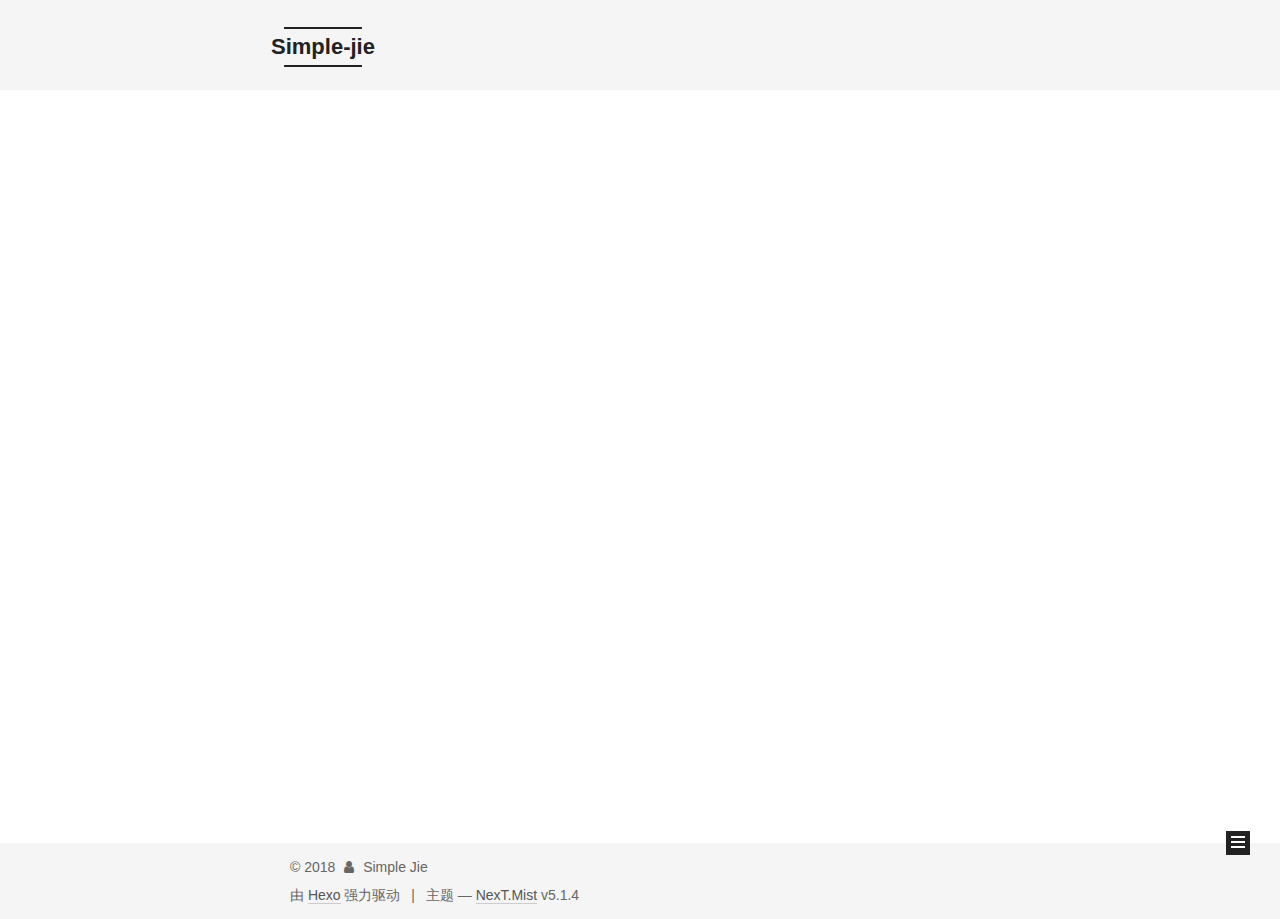
==== commit 61cee6a7: "Site updated: 2018-11-22 16:31:11" ====
--- a/index.html
+++ b/index.html
@@ -1,401 +1,800 @@
 <!DOCTYPE html>
-<html>
+
+
+
+  
+
+
+<html class="theme-next mist use-motion" lang="zh-Hans">
 <head><meta name="generator" content="Hexo 3.8.0">
-  <meta charset="utf-8">
-  
-  <meta name="renderer" content="webkit">
-  <meta http-equiv="X-UA-Compatible" content="IE=edge">
-  <link rel="dns-prefetch" href="http://yoursite.com">
-  <title>Bobo</title>
-  <meta name="viewport" content="width=device-width, initial-scale=1, maximum-scale=1">
-  <meta property="og:type" content="website">
-<meta property="og:title" content="Bobo">
+  <meta charset="UTF-8">
+<meta http-equiv="X-UA-Compatible" content="IE=edge">
+<meta name="viewport" content="width=device-width, initial-scale=1, maximum-scale=1">
+<meta name="theme-color" content="#222">
+
+
+
+
+
+
+
+
+
+<meta http-equiv="Cache-Control" content="no-transform">
+<meta http-equiv="Cache-Control" content="no-siteapp">
+
+
+
+
+
+
+
+
+
+
+
+
+
+
+
+
+  
+  
+  <link href="/lib/fancybox/source/jquery.fancybox.css?v=2.1.5" rel="stylesheet" type="text/css">
+
+
+
+
+
+
+
+<link href="/lib/font-awesome/css/font-awesome.min.css?v=4.6.2" rel="stylesheet" type="text/css">
+
+<link href="/css/main.css?v=5.1.4" rel="stylesheet" type="text/css">
+
+
+  <link rel="apple-touch-icon" sizes="180x180" href="/images/apple-touch-icon-next.png?v=5.1.4">
+
+
+  <link rel="icon" type="image/png" sizes="32x32" href="/images/favicon-32x32-next.png?v=5.1.4">
+
+
+  <link rel="icon" type="image/png" sizes="16x16" href="/images/favicon-16x16-next.png?v=5.1.4">
+
+
+  <link rel="mask-icon" href="/images/logo.svg?v=5.1.4" color="#222">
+
+
+
+
+
+  <meta name="keywords" content="Android, Spring">
+
+
+
+
+
+
+
+
+
+
+<meta property="og:type" content="website">
+<meta property="og:title" content="Simple-jie">
 <meta property="og:url" content="http://yoursite.com/index.html">
-<meta property="og:site_name" content="Bobo">
-<meta property="og:locale" content="default">
+<meta property="og:site_name" content="Simple-jie">
+<meta property="og:locale" content="zh-Hans">
 <meta name="twitter:card" content="summary">
-<meta name="twitter:title" content="Bobo">
-  
-    <link rel="alternative" href="/atom.xml" title="Bobo" type="application/atom+xml">
-  
-  
-    <link rel="icon" href="/favicon.png">
-  
-  <link rel="stylesheet" type="text/css" href="/./main.234bc0.css">
-  <style type="text/css">
-  
-    #container.show {
-      background: linear-gradient(200deg,#a0cfe4,#e8c37e);
+<meta name="twitter:title" content="Simple-jie">
+
+
+
+<script type="text/javascript" id="hexo.configurations">
+  var NexT = window.NexT || {};
+  var CONFIG = {
+    root: '/',
+    scheme: 'Mist',
+    version: '5.1.4',
+    sidebar: {"position":"left","display":"post","offset":12,"b2t":false,"scrollpercent":false,"onmobile":false},
+    fancybox: true,
+    tabs: true,
+    motion: {"enable":true,"async":false,"transition":{"post_block":"fadeIn","post_header":"slideDownIn","post_body":"slideDownIn","coll_header":"slideLeftIn","sidebar":"slideUpIn"}},
+    duoshuo: {
+      userId: '0',
+      author: '博主'
+    },
+    algolia: {
+      applicationID: '',
+      apiKey: '',
+      indexName: '',
+      hits: {"per_page":10},
+      labels: {"input_placeholder":"Search for Posts","hits_empty":"We didn't find any results for the search: ${query}","hits_stats":"${hits} results found in ${time} ms"}
     }
-  </style>
-  
-
-  
+  };
+</script>
+
+
+
+  <link rel="canonical" href="http://yoursite.com/">
+
+
+
+
+
+  <title>Simple-jie</title>
+  
+
+
+
+
+
+
+
 
 </head>
-</html>
-<body>
-  <div id="container" q-class="show:isCtnShow">
-    <canvas id="anm-canvas" class="anm-canvas"></canvas>
-    <div class="left-col" q-class="show:isShow">
-      
-<div class="overlay" style="background: #4d4d4d"></div>
-<div class="intrude-less">
-	<header id="header" class="inner">
-		<a href="/" class="profilepic">
-			<img src="/assets/img/avatar.jpeg" class="js-avatar">
-		</a>
-		<hgroup>
-		  <h1 class="header-author"><a href="/">Jie Xingbo</a></h1>
-		</hgroup>
-		
-
-		<nav class="header-menu">
-			<ul>
-			
-				<li><a href="/">主页</a></li>
-	        
-				<li><a href="/tags/随笔/">随笔</a></li>
-	        
-			</ul>
-		</nav>
-		<nav class="header-smart-menu">
-    		
-    			
-    			<a q-on="click: openSlider(e, 'innerArchive')" href="javascript:void(0)">所有文章</a>
-    			
-            
-    			
-    			<a q-on="click: openSlider(e, 'aboutme')" href="javascript:void(0)">关于我</a>
-    			
-            
-		</nav>
-		<nav class="header-nav">
-			<div class="social">
-				
-					<a class="github" target="_blank" href="https://github.com/simple-jie/" title="github"><i class="icon-github"></i></a>
-		        
-			</div>
-		</nav>
-	</header>		
+
+<body itemscope="" itemtype="http://schema.org/WebPage" lang="zh-Hans">
+
+  
+  
+    
+  
+
+  <div class="container sidebar-position-left 
+  page-home">
+    <div class="headband"></div>
+
+    <header id="header" class="header" itemscope="" itemtype="http://schema.org/WPHeader">
+      <div class="header-inner"><div class="site-brand-wrapper">
+  <div class="site-meta ">
+    
+
+    <div class="custom-logo-site-title">
+      <a href="/" class="brand" rel="start">
+        <span class="logo-line-before"><i></i></span>
+        <span class="site-title">Simple-jie</span>
+        <span class="logo-line-after"><i></i></span>
+      </a>
+    </div>
+      
+        <p class="site-subtitle"></p>
+      
+  </div>
+
+  <div class="site-nav-toggle">
+    <button>
+      <span class="btn-bar"></span>
+      <span class="btn-bar"></span>
+      <span class="btn-bar"></span>
+    </button>
+  </div>
 </div>
 
+<nav class="site-nav">
+  
+
+  
+    <ul id="menu" class="menu">
+      
+        
+        <li class="menu-item menu-item-home">
+          <a href="/" rel="section">
+            
+              <i class="menu-item-icon fa fa-fw fa-home"></i> <br>
+            
+            首页
+          </a>
+        </li>
+      
+        
+        <li class="menu-item menu-item-spring">
+          <a href="/categories/spring" rel="section">
+            
+              <i class="menu-item-icon fa fa-fw fa-th"></i> <br>
+            
+            Spring笔记
+          </a>
+        </li>
+      
+        
+        <li class="menu-item menu-item-android">
+          <a href="/categories/android" rel="section">
+            
+              <i class="menu-item-icon fa fa-fw fa-th"></i> <br>
+            
+            Android笔记
+          </a>
+        </li>
+      
+
+      
+    </ul>
+  
+
+  
+</nav>
+
+
+
+ </div>
+    </header>
+
+    <main id="main" class="main">
+      <div class="main-inner">
+        <div class="content-wrap">
+          <div id="content" class="content">
+            
+  <section id="posts" class="posts-expand">
+    
+      
+
+  
+
+  
+  
+  
+
+  <article class="post post-type-normal" itemscope="" itemtype="http://schema.org/Article">
+  
+  
+  
+  <div class="post-block">
+    <link itemprop="mainEntityOfPage" href="http://yoursite.com/2018/11/21/android_/">
+
+    <span hidden itemprop="author" itemscope="" itemtype="http://schema.org/Person">
+      <meta itemprop="name" content="Simple Jie">
+      <meta itemprop="description" content="">
+      <meta itemprop="image" content="/images/avatar.gif">
+    </span>
+
+    <span hidden itemprop="publisher" itemscope="" itemtype="http://schema.org/Organization">
+      <meta itemprop="name" content="Simple-jie">
+    </span>
+
+    
+      <header class="post-header">
+
+        
+        
+          <h1 class="post-title" itemprop="name headline">
+                
+                <a class="post-title-link" href="/2018/11/21/android_/" itemprop="url">Android杂记</a></h1>
+        
+
+        <div class="post-meta">
+          <span class="post-time">
+            
+              <span class="post-meta-item-icon">
+                <i class="fa fa-calendar-o"></i>
+              </span>
+              
+                <span class="post-meta-item-text">发表于</span>
+              
+              <time title="创建于" itemprop="dateCreated datePublished" datetime="2018-11-21T15:45:20+08:00">
+                2018-11-21
+              </time>
+            
+
+            
+
+            
+          </span>
+
+          
+            <span class="post-category">
+            
+              <span class="post-meta-divider">|</span>
+            
+              <span class="post-meta-item-icon">
+                <i class="fa fa-folder-o"></i>
+              </span>
+              
+                <span class="post-meta-item-text">分类于</span>
+              
+              
+                <span itemprop="about" itemscope="" itemtype="http://schema.org/Thing">
+                  <a href="/categories/android/" itemprop="url" rel="index">
+                    <span itemprop="name">android</span>
+                  </a>
+                </span>
+
+                
+                
+              
+            </span>
+          
+
+          
+            
+          
+
+          
+          
+
+          
+
+          
+
+          
+
+        </div>
+      </header>
+    
+
+    
+    
+    
+    <div class="post-body" itemprop="articleBody">
+
+      
+      
+
+      
+        
+          
+            
+          
+        
+      
     </div>
-    <div class="mid-col" q-class="show:isShow,hide:isShow|isFalse">
-      
-<nav id="mobile-nav">
-  	<div class="overlay js-overlay" style="background: #4d4d4d"></div>
-	<div class="btnctn js-mobile-btnctn">
-  		<div class="slider-trigger list" q-on="click: openSlider(e)"><i class="icon icon-sort"></i></div>
-	</div>
-	<div class="intrude-less">
-		<header id="header" class="inner">
-			<div class="profilepic">
-				<img src="/assets/img/avatar.jpeg" class="js-avatar">
-			</div>
-			<hgroup>
-			  <h1 class="header-author js-header-author">Jie Xingbo</h1>
-			</hgroup>
-			
-			
-			
-				
-			
-				
-			
-			
-			
-			<nav class="header-nav">
-				<div class="social">
-					
-						<a class="github" target="_blank" href="https://github.com/simple-jie/" title="github"><i class="icon-github"></i></a>
-			        
-				</div>
-			</nav>
-
-			<nav class="header-menu js-header-menu">
-				<ul style="width: 50%">
-				
-				
-					<li style="width: 50%"><a href="/">主页</a></li>
-		        
-					<li style="width: 50%"><a href="/tags/随笔/">随笔</a></li>
-		        
-				</ul>
-			</nav>
-		</header>				
-	</div>
-	<div class="mobile-mask" style="display:none" q-show="isShow"></div>
-</nav>
-
-      <div id="wrapper" class="body-wrap">
-        <div class="menu-l">
-          <div class="canvas-wrap">
-            <canvas data-colors="#eaeaea" data-sectionHeight="100" data-contentId="js-content" id="myCanvas1" class="anm-canvas"></canvas>
+    
+    
+    
+
+    
+
+    
+
+    
+
+    <footer class="post-footer">
+      
+
+      
+
+      
+
+      
+      
+        <div class="post-eof"></div>
+      
+    </footer>
+  </div>
+  
+  
+  
+  </article>
+
+
+    
+      
+
+  
+
+  
+  
+  
+
+  <article class="post post-type-normal" itemscope="" itemtype="http://schema.org/Article">
+  
+  
+  
+  <div class="post-block">
+    <link itemprop="mainEntityOfPage" href="http://yoursite.com/2018/11/20/spring-start/">
+
+    <span hidden itemprop="author" itemscope="" itemtype="http://schema.org/Person">
+      <meta itemprop="name" content="Simple Jie">
+      <meta itemprop="description" content="">
+      <meta itemprop="image" content="/images/avatar.gif">
+    </span>
+
+    <span hidden itemprop="publisher" itemscope="" itemtype="http://schema.org/Organization">
+      <meta itemprop="name" content="Simple-jie">
+    </span>
+
+    
+      <header class="post-header">
+
+        
+        
+          <h1 class="post-title" itemprop="name headline">
+                
+                <a class="post-title-link" href="/2018/11/20/spring-start/" itemprop="url">Spring boot 快速入门</a></h1>
+        
+
+        <div class="post-meta">
+          <span class="post-time">
+            
+              <span class="post-meta-item-icon">
+                <i class="fa fa-calendar-o"></i>
+              </span>
+              
+                <span class="post-meta-item-text">发表于</span>
+              
+              <time title="创建于" itemprop="dateCreated datePublished" datetime="2018-11-20T15:45:20+08:00">
+                2018-11-20
+              </time>
+            
+
+            
+
+            
+          </span>
+
+          
+            <span class="post-category">
+            
+              <span class="post-meta-divider">|</span>
+            
+              <span class="post-meta-item-icon">
+                <i class="fa fa-folder-o"></i>
+              </span>
+              
+                <span class="post-meta-item-text">分类于</span>
+              
+              
+                <span itemprop="about" itemscope="" itemtype="http://schema.org/Thing">
+                  <a href="/categories/spring/" itemprop="url" rel="index">
+                    <span itemprop="name">spring</span>
+                  </a>
+                </span>
+
+                
+                
+              
+            </span>
+          
+
+          
+            
+          
+
+          
+          
+
+          
+
+          
+
+          
+
+        </div>
+      </header>
+    
+
+    
+    
+    
+    <div class="post-body" itemprop="articleBody">
+
+      
+      
+
+      
+        
+          
+            <blockquote>
+<p>这是引用</p>
+</blockquote>
+<p>这个不是引用<br>可以换行么</p>
+<p><em>可以吧</em></p>
+<ul>
+<li>1</li>
+<li>2</li>
+<li>3</li>
+</ul>
+<hr>
+
+          
+        
+      
+    </div>
+    
+    
+    
+
+    
+
+    
+
+    
+
+    <footer class="post-footer">
+      
+
+      
+
+      
+
+      
+      
+        <div class="post-eof"></div>
+      
+    </footer>
+  </div>
+  
+  
+  
+  </article>
+
+
+    
+  </section>
+
+  
+
+
           </div>
-          <div id="js-content" class="content-ll">
-            
-  
-    <article id="post-hello-world" class="article article-type-post  article-index" itemscope="" itemprop="blogPost">
-  <div class="article-inner">
-    
-      <header class="article-header">
-        
-  
-    <h1 itemprop="name">
-      <a class="article-title" href="/2018/11/21/hello-world/">Hello World</a>
-    </h1>
-  
-
-        
-        <a href="/2018/11/21/hello-world/" class="archive-article-date">
-  	<time datetime="2018-11-21T06:31:48.823Z" itemprop="datePublished"><i class="icon-calendar icon"></i>2018-11-21</time>
-</a>
-        
-      </header>
-    
-    <div class="article-entry" itemprop="articleBody">
-      
-        <p>Welcome to <a href="https://hexo.io/" target="_blank" rel="noopener">Hexo</a>! This is your very first post. Check <a href="https://hexo.io/docs/" target="_blank" rel="noopener">documentation</a> for more info. If you get any problems when using Hexo, you can find the answer in <a href="https://hexo.io/docs/troubleshooting.html" target="_blank" rel="noopener">troubleshooting</a> or you can ask me on <a href="https://github.com/hexojs/hexo/issues" target="_blank" rel="noopener">GitHub</a>.</p>
-<h2 id="Quick-Start"><a href="#Quick-Start" class="headerlink" title="Quick Start"></a>Quick Start</h2><h3 id="Create-a-new-post"><a href="#Create-a-new-post" class="headerlink" title="Create a new post"></a>Create a new post</h3><figure class="highlight bash"><table><tr><td class="gutter"><pre><span class="line">1</span><br></pre></td><td class="code"><pre><span class="line">$ hexo new <span class="string">"My New Post"</span></span><br></pre></td></tr></table></figure>
-<p>More info: <a href="https://hexo.io/docs/writing.html" target="_blank" rel="noopener">Writing</a></p>
-<h3 id="Run-server"><a href="#Run-server" class="headerlink" title="Run server"></a>Run server</h3><figure class="highlight bash"><table><tr><td class="gutter"><pre><span class="line">1</span><br></pre></td><td class="code"><pre><span class="line">$ hexo server</span><br></pre></td></tr></table></figure>
-<p>More info: <a href="https://hexo.io/docs/server.html" target="_blank" rel="noopener">Server</a></p>
-<h3 id="Generate-static-files"><a href="#Generate-static-files" class="headerlink" title="Generate static files"></a>Generate static files</h3><figure class="highlight bash"><table><tr><td class="gutter"><pre><span class="line">1</span><br></pre></td><td class="code"><pre><span class="line">$ hexo generate</span><br></pre></td></tr></table></figure>
-<p>More info: <a href="https://hexo.io/docs/generating.html" target="_blank" rel="noopener">Generating</a></p>
-<h3 id="Deploy-to-remote-sites"><a href="#Deploy-to-remote-sites" class="headerlink" title="Deploy to remote sites"></a>Deploy to remote sites</h3><figure class="highlight bash"><table><tr><td class="gutter"><pre><span class="line">1</span><br></pre></td><td class="code"><pre><span class="line">$ hexo deploy</span><br></pre></td></tr></table></figure>
-<p>More info: <a href="https://hexo.io/docs/deployment.html" target="_blank" rel="noopener">Deployment</a></p>
-
-      
-
-      
-    </div>
-    <div class="article-info article-info-index">
-      
-      
-      
-
-      
-        <p class="article-more-link">
-          <a class="article-more-a" href="/2018/11/21/hello-world/">展开全文 >></a>
-        </p>
-      
-
-      
-      <div class="clearfix"></div>
+          
+
+
+          
+
+        </div>
+        
+          
+  
+  <div class="sidebar-toggle">
+    <div class="sidebar-toggle-line-wrap">
+      <span class="sidebar-toggle-line sidebar-toggle-line-first"></span>
+      <span class="sidebar-toggle-line sidebar-toggle-line-middle"></span>
+      <span class="sidebar-toggle-line sidebar-toggle-line-last"></span>
     </div>
   </div>
-</article>
-
-
-
-
-
-
-
-
-  
-  
-
-
+
+  <aside id="sidebar" class="sidebar">
+    
+    <div class="sidebar-inner">
+
+      
+
+      
+
+      <section class="site-overview-wrap sidebar-panel sidebar-panel-active">
+        <div class="site-overview">
+          <div class="site-author motion-element" itemprop="author" itemscope="" itemtype="http://schema.org/Person">
+            
+              <p class="site-author-name" itemprop="name">Simple Jie</p>
+              <p class="site-description motion-element" itemprop="description"></p>
           </div>
+
+          <nav class="site-state motion-element">
+
+            
+              <div class="site-state-item site-state-posts">
+              
+                <a href="/archives">
+              
+                  <span class="site-state-item-count">2</span>
+                  <span class="site-state-item-name">日志</span>
+                </a>
+              </div>
+            
+
+            
+              
+              
+              <div class="site-state-item site-state-categories">
+                
+                  <span class="site-state-item-count">2</span>
+                  <span class="site-state-item-name">分类</span>
+                
+              </div>
+            
+
+            
+
+          </nav>
+
+          
+
+          
+
+          
+          
+
+          
+          
+
+          
+
         </div>
+      </section>
+
+      
+
+      
+
+    </div>
+  </aside>
+
+
+        
       </div>
-      <footer id="footer">
-  <div class="outer">
-    <div id="footer-info">
-    	<div class="footer-left">
-    		&copy; 2018 Jie Xingbo
-    	</div>
-      	<div class="footer-right">
-      		<a href="http://hexo.io/" target="_blank">Hexo</a>  Theme <a href="https://github.com/litten/hexo-theme-yilia" target="_blank">Yilia</a> by Litten
-      	</div>
-    </div>
+    </main>
+
+    <footer id="footer" class="footer">
+      <div class="footer-inner">
+        <div class="copyright">&copy; <span itemprop="copyrightYear">2018</span>
+  <span class="with-love">
+    <i class="fa fa-user"></i>
+  </span>
+  <span class="author" itemprop="copyrightHolder">Simple Jie</span>
+
+  
+</div>
+
+
+  <div class="powered-by">由 <a class="theme-link" target="_blank" href="https://hexo.io">Hexo</a> 强力驱动</div>
+
+
+
+  <span class="post-meta-divider">|</span>
+
+
+
+  <div class="theme-info">主题 &mdash; <a class="theme-link" target="_blank" href="https://github.com/iissnan/hexo-theme-next">NexT.Mist</a> v5.1.4</div>
+
+
+
+
+        
+
+
+
+
+
+
+
+        
+      </div>
+    </footer>
+
+    
+      <div class="back-to-top">
+        <i class="fa fa-arrow-up"></i>
+        
+      </div>
+    
+
+    
+
   </div>
-</footer>
-    </div>
-    <script>
-	var yiliaConfig = {
-		mathjax: false,
-		isHome: true,
-		isPost: false,
-		isArchive: false,
-		isTag: false,
-		isCategory: false,
-		open_in_new: false,
-		root: "/",
-		innerArchive: true,
-		showTags: false
-	}
+
+  
+
+<script type="text/javascript">
+  if (Object.prototype.toString.call(window.Promise) !== '[object Function]') {
+    window.Promise = null;
+  }
 </script>
 
-<script>!function(t){function n(r){if(e[r])return e[r].exports;var o=e[r]={exports:{},id:r,loaded:!1};return t[r].call(o.exports,o,o.exports,n),o.loaded=!0,o.exports}var e={};return n.m=t,n.c=e,n.p="./",n(0)}([function(t,n,e){"use strict";function r(t){return t&&t.__esModule?t:{default:t}}function o(t,n){var e=/\/|index.html/g;return t.replace(e,"")===n.replace(e,"")}function i(){for(var t=document.querySelectorAll(".js-header-menu li a"),n=window.location.pathname,e=0,r=t.length;e<r;e++){var i=t[e];o(n,i.getAttribute("href"))&&(0,d.default)(i,"active")}}function u(t){for(var n=t.offsetLeft,e=t.offsetParent;null!==e;)n+=e.offsetLeft,e=e.offsetParent;return n}function f(t){for(var n=t.offsetTop,e=t.offsetParent;null!==e;)n+=e.offsetTop,e=e.offsetParent;return n}function c(t,n,e,r,o){var i=u(t),c=f(t)-n;if(c-e<=o){var a=t.$newDom;a||(a=t.cloneNode(!0),(0,h.default)(t,a),t.$newDom=a,a.style.position="fixed",a.style.top=(e||c)+"px",a.style.left=i+"px",a.style.zIndex=r||2,a.style.width="100%",a.style.color="#fff"),a.style.visibility="visible",t.style.visibility="hidden"}else{t.style.visibility="visible";var s=t.$newDom;s&&(s.style.visibility="hidden")}}function a(){var t=document.querySelector(".js-overlay"),n=document.querySelector(".js-header-menu");c(t,document.body.scrollTop,-63,2,0),c(n,document.body.scrollTop,1,3,0)}function s(){document.querySelector("#container").addEventListener("scroll",function(t){a()}),window.addEventListener("scroll",function(t){a()}),a()}function l(){x.default.versions.mobile&&window.screen.width<800&&(i(),s())}var p=e(71),d=r(p),v=e(72),y=(r(v),e(84)),h=r(y),b=e(69),x=r(b),m=e(75),g=r(m),w=e(70);l(),(0,w.addLoadEvent)(function(){g.default.init()}),t.exports={}},function(t,n){var e=t.exports="undefined"!=typeof window&&window.Math==Math?window:"undefined"!=typeof self&&self.Math==Math?self:Function("return this")();"number"==typeof __g&&(__g=e)},function(t,n){var e={}.hasOwnProperty;t.exports=function(t,n){return e.call(t,n)}},function(t,n,e){var r=e(49),o=e(15);t.exports=function(t){return r(o(t))}},function(t,n,e){t.exports=!e(8)(function(){return 7!=Object.defineProperty({},"a",{get:function(){return 7}}).a})},function(t,n,e){var r=e(6),o=e(12);t.exports=e(4)?function(t,n,e){return r.f(t,n,o(1,e))}:function(t,n,e){return t[n]=e,t}},function(t,n,e){var r=e(10),o=e(30),i=e(24),u=Object.defineProperty;n.f=e(4)?Object.defineProperty:function(t,n,e){if(r(t),n=i(n,!0),r(e),o)try{return u(t,n,e)}catch(t){}if("get"in e||"set"in e)throw TypeError("Accessors not supported!");return"value"in e&&(t[n]=e.value),t}},function(t,n,e){var r=e(22)("wks"),o=e(13),i=e(1).Symbol,u="function"==typeof i,f=t.exports=function(t){return r[t]||(r[t]=u&&i[t]||(u?i:o)("Symbol."+t))};f.store=r},function(t,n){t.exports=function(t){try{return!!t()}catch(t){return!0}}},function(t,n,e){var r=e(35),o=e(16);t.exports=Object.keys||function(t){return r(t,o)}},function(t,n,e){var r=e(11);t.exports=function(t){if(!r(t))throw TypeError(t+" is not an object!");return t}},function(t,n){t.exports=function(t){return"object"==typeof t?null!==t:"function"==typeof t}},function(t,n){t.exports=function(t,n){return{enumerable:!(1&t),configurable:!(2&t),writable:!(4&t),value:n}}},function(t,n){var e=0,r=Math.random();t.exports=function(t){return"Symbol(".concat(void 0===t?"":t,")_",(++e+r).toString(36))}},function(t,n){var e=t.exports={version:"2.4.0"};"number"==typeof __e&&(__e=e)},function(t,n){t.exports=function(t){if(void 0==t)throw TypeError("Can't call method on  "+t);return t}},function(t,n){t.exports="constructor,hasOwnProperty,isPrototypeOf,propertyIsEnumerable,toLocaleString,toString,valueOf".split(",")},function(t,n){t.exports={}},function(t,n){t.exports=!0},function(t,n){n.f={}.propertyIsEnumerable},function(t,n,e){var r=e(6).f,o=e(2),i=e(7)("toStringTag");t.exports=function(t,n,e){t&&!o(t=e?t:t.prototype,i)&&r(t,i,{configurable:!0,value:n})}},function(t,n,e){var r=e(22)("keys"),o=e(13);t.exports=function(t){return r[t]||(r[t]=o(t))}},function(t,n,e){var r=e(1),o="__core-js_shared__",i=r[o]||(r[o]={});t.exports=function(t){return i[t]||(i[t]={})}},function(t,n){var e=Math.ceil,r=Math.floor;t.exports=function(t){return isNaN(t=+t)?0:(t>0?r:e)(t)}},function(t,n,e){var r=e(11);t.exports=function(t,n){if(!r(t))return t;var e,o;if(n&&"function"==typeof(e=t.toString)&&!r(o=e.call(t)))return o;if("function"==typeof(e=t.valueOf)&&!r(o=e.call(t)))return o;if(!n&&"function"==typeof(e=t.toString)&&!r(o=e.call(t)))return o;throw TypeError("Can't convert object to primitive value")}},function(t,n,e){var r=e(1),o=e(14),i=e(18),u=e(26),f=e(6).f;t.exports=function(t){var n=o.Symbol||(o.Symbol=i?{}:r.Symbol||{});"_"==t.charAt(0)||t in n||f(n,t,{value:u.f(t)})}},function(t,n,e){n.f=e(7)},function(t,n,e){var r=e(1),o=e(14),i=e(46),u=e(5),f="prototype",c=function(t,n,e){var a,s,l,p=t&c.F,d=t&c.G,v=t&c.S,y=t&c.P,h=t&c.B,b=t&c.W,x=d?o:o[n]||(o[n]={}),m=x[f],g=d?r:v?r[n]:(r[n]||{})[f];d&&(e=n);for(a in e)s=!p&&g&&void 0!==g[a],s&&a in x||(l=s?g[a]:e[a],x[a]=d&&"function"!=typeof g[a]?e[a]:h&&s?i(l,r):b&&g[a]==l?function(t){var n=function(n,e,r){if(this instanceof t){switch(arguments.length){case 0:return new t;case 1:return new t(n);case 2:return new t(n,e)}return new t(n,e,r)}return t.apply(this,arguments)};return n[f]=t[f],n}(l):y&&"function"==typeof l?i(Function.call,l):l,y&&((x.virtual||(x.virtual={}))[a]=l,t&c.R&&m&&!m[a]&&u(m,a,l)))};c.F=1,c.G=2,c.S=4,c.P=8,c.B=16,c.W=32,c.U=64,c.R=128,t.exports=c},function(t,n){var e={}.toString;t.exports=function(t){return e.call(t).slice(8,-1)}},function(t,n,e){var r=e(11),o=e(1).document,i=r(o)&&r(o.createElement);t.exports=function(t){return i?o.createElement(t):{}}},function(t,n,e){t.exports=!e(4)&&!e(8)(function(){return 7!=Object.defineProperty(e(29)("div"),"a",{get:function(){return 7}}).a})},function(t,n,e){"use strict";var r=e(18),o=e(27),i=e(36),u=e(5),f=e(2),c=e(17),a=e(51),s=e(20),l=e(58),p=e(7)("iterator"),d=!([].keys&&"next"in[].keys()),v="@@iterator",y="keys",h="values",b=function(){return this};t.exports=function(t,n,e,x,m,g,w){a(e,n,x);var O,S,_,j=function(t){if(!d&&t in A)return A[t];switch(t){case y:return function(){return new e(this,t)};case h:return function(){return new e(this,t)}}return function(){return new e(this,t)}},P=n+" Iterator",E=m==h,M=!1,A=t.prototype,T=A[p]||A[v]||m&&A[m],L=T||j(m),N=m?E?j("entries"):L:void 0,C="Array"==n?A.entries||T:T;if(C&&(_=l(C.call(new t)),_!==Object.prototype&&(s(_,P,!0),r||f(_,p)||u(_,p,b))),E&&T&&T.name!==h&&(M=!0,L=function(){return T.call(this)}),r&&!w||!d&&!M&&A[p]||u(A,p,L),c[n]=L,c[P]=b,m)if(O={values:E?L:j(h),keys:g?L:j(y),entries:N},w)for(S in O)S in A||i(A,S,O[S]);else o(o.P+o.F*(d||M),n,O);return O}},function(t,n,e){var r=e(10),o=e(55),i=e(16),u=e(21)("IE_PROTO"),f=function(){},c="prototype",a=function(){var t,n=e(29)("iframe"),r=i.length,o="<",u=">";for(n.style.display="none",e(48).appendChild(n),n.src="javascript:",t=n.contentWindow.document,t.open(),t.write(o+"script"+u+"document.F=Object"+o+"/script"+u),t.close(),a=t.F;r--;)delete a[c][i[r]];return a()};t.exports=Object.create||function(t,n){var e;return null!==t?(f[c]=r(t),e=new f,f[c]=null,e[u]=t):e=a(),void 0===n?e:o(e,n)}},function(t,n,e){var r=e(35),o=e(16).concat("length","prototype");n.f=Object.getOwnPropertyNames||function(t){return r(t,o)}},function(t,n){n.f=Object.getOwnPropertySymbols},function(t,n,e){var r=e(2),o=e(3),i=e(45)(!1),u=e(21)("IE_PROTO");t.exports=function(t,n){var e,f=o(t),c=0,a=[];for(e in f)e!=u&&r(f,e)&&a.push(e);for(;n.length>c;)r(f,e=n[c++])&&(~i(a,e)||a.push(e));return a}},function(t,n,e){t.exports=e(5)},function(t,n,e){var r=e(15);t.exports=function(t){return Object(r(t))}},function(t,n,e){t.exports={default:e(41),__esModule:!0}},function(t,n,e){t.exports={default:e(42),__esModule:!0}},function(t,n,e){"use strict";function r(t){return t&&t.__esModule?t:{default:t}}n.__esModule=!0;var o=e(39),i=r(o),u=e(38),f=r(u),c="function"==typeof f.default&&"symbol"==typeof i.default?function(t){return typeof t}:function(t){return t&&"function"==typeof f.default&&t.constructor===f.default&&t!==f.default.prototype?"symbol":typeof t};n.default="function"==typeof f.default&&"symbol"===c(i.default)?function(t){return"undefined"==typeof t?"undefined":c(t)}:function(t){return t&&"function"==typeof f.default&&t.constructor===f.default&&t!==f.default.prototype?"symbol":"undefined"==typeof t?"undefined":c(t)}},function(t,n,e){e(65),e(63),e(66),e(67),t.exports=e(14).Symbol},function(t,n,e){e(64),e(68),t.exports=e(26).f("iterator")},function(t,n){t.exports=function(t){if("function"!=typeof t)throw TypeError(t+" is not a function!");return t}},function(t,n){t.exports=function(){}},function(t,n,e){var r=e(3),o=e(61),i=e(60);t.exports=function(t){return function(n,e,u){var f,c=r(n),a=o(c.length),s=i(u,a);if(t&&e!=e){for(;a>s;)if(f=c[s++],f!=f)return!0}else for(;a>s;s++)if((t||s in c)&&c[s]===e)return t||s||0;return!t&&-1}}},function(t,n,e){var r=e(43);t.exports=function(t,n,e){if(r(t),void 0===n)return t;switch(e){case 1:return function(e){return t.call(n,e)};case 2:return function(e,r){return t.call(n,e,r)};case 3:return function(e,r,o){return t.call(n,e,r,o)}}return function(){return t.apply(n,arguments)}}},function(t,n,e){var r=e(9),o=e(34),i=e(19);t.exports=function(t){var n=r(t),e=o.f;if(e)for(var u,f=e(t),c=i.f,a=0;f.length>a;)c.call(t,u=f[a++])&&n.push(u);return n}},function(t,n,e){t.exports=e(1).document&&document.documentElement},function(t,n,e){var r=e(28);t.exports=Object("z").propertyIsEnumerable(0)?Object:function(t){return"String"==r(t)?t.split(""):Object(t)}},function(t,n,e){var r=e(28);t.exports=Array.isArray||function(t){return"Array"==r(t)}},function(t,n,e){"use strict";var r=e(32),o=e(12),i=e(20),u={};e(5)(u,e(7)("iterator"),function(){return this}),t.exports=function(t,n,e){t.prototype=r(u,{next:o(1,e)}),i(t,n+" Iterator")}},function(t,n){t.exports=function(t,n){return{value:n,done:!!t}}},function(t,n,e){var r=e(9),o=e(3);t.exports=function(t,n){for(var e,i=o(t),u=r(i),f=u.length,c=0;f>c;)if(i[e=u[c++]]===n)return e}},function(t,n,e){var r=e(13)("meta"),o=e(11),i=e(2),u=e(6).f,f=0,c=Object.isExtensible||function(){return!0},a=!e(8)(function(){return c(Object.preventExtensions({}))}),s=function(t){u(t,r,{value:{i:"O"+ ++f,w:{}}})},l=function(t,n){if(!o(t))return"symbol"==typeof t?t:("string"==typeof t?"S":"P")+t;if(!i(t,r)){if(!c(t))return"F";if(!n)return"E";s(t)}return t[r].i},p=function(t,n){if(!i(t,r)){if(!c(t))return!0;if(!n)return!1;s(t)}return t[r].w},d=function(t){return a&&v.NEED&&c(t)&&!i(t,r)&&s(t),t},v=t.exports={KEY:r,NEED:!1,fastKey:l,getWeak:p,onFreeze:d}},function(t,n,e){var r=e(6),o=e(10),i=e(9);t.exports=e(4)?Object.defineProperties:function(t,n){o(t);for(var e,u=i(n),f=u.length,c=0;f>c;)r.f(t,e=u[c++],n[e]);return t}},function(t,n,e){var r=e(19),o=e(12),i=e(3),u=e(24),f=e(2),c=e(30),a=Object.getOwnPropertyDescriptor;n.f=e(4)?a:function(t,n){if(t=i(t),n=u(n,!0),c)try{return a(t,n)}catch(t){}if(f(t,n))return o(!r.f.call(t,n),t[n])}},function(t,n,e){var r=e(3),o=e(33).f,i={}.toString,u="object"==typeof window&&window&&Object.getOwnPropertyNames?Object.getOwnPropertyNames(window):[],f=function(t){try{return o(t)}catch(t){return u.slice()}};t.exports.f=function(t){return u&&"[object Window]"==i.call(t)?f(t):o(r(t))}},function(t,n,e){var r=e(2),o=e(37),i=e(21)("IE_PROTO"),u=Object.prototype;t.exports=Object.getPrototypeOf||function(t){return t=o(t),r(t,i)?t[i]:"function"==typeof t.constructor&&t instanceof t.constructor?t.constructor.prototype:t instanceof Object?u:null}},function(t,n,e){var r=e(23),o=e(15);t.exports=function(t){return function(n,e){var i,u,f=String(o(n)),c=r(e),a=f.length;return c<0||c>=a?t?"":void 0:(i=f.charCodeAt(c),i<55296||i>56319||c+1===a||(u=f.charCodeAt(c+1))<56320||u>57343?t?f.charAt(c):i:t?f.slice(c,c+2):(i-55296<<10)+(u-56320)+65536)}}},function(t,n,e){var r=e(23),o=Math.max,i=Math.min;t.exports=function(t,n){return t=r(t),t<0?o(t+n,0):i(t,n)}},function(t,n,e){var r=e(23),o=Math.min;t.exports=function(t){return t>0?o(r(t),9007199254740991):0}},function(t,n,e){"use strict";var r=e(44),o=e(52),i=e(17),u=e(3);t.exports=e(31)(Array,"Array",function(t,n){this._t=u(t),this._i=0,this._k=n},function(){var t=this._t,n=this._k,e=this._i++;return!t||e>=t.length?(this._t=void 0,o(1)):"keys"==n?o(0,e):"values"==n?o(0,t[e]):o(0,[e,t[e]])},"values"),i.Arguments=i.Array,r("keys"),r("values"),r("entries")},function(t,n){},function(t,n,e){"use strict";var r=e(59)(!0);e(31)(String,"String",function(t){this._t=String(t),this._i=0},function(){var t,n=this._t,e=this._i;return e>=n.length?{value:void 0,done:!0}:(t=r(n,e),this._i+=t.length,{value:t,done:!1})})},function(t,n,e){"use strict";var r=e(1),o=e(2),i=e(4),u=e(27),f=e(36),c=e(54).KEY,a=e(8),s=e(22),l=e(20),p=e(13),d=e(7),v=e(26),y=e(25),h=e(53),b=e(47),x=e(50),m=e(10),g=e(3),w=e(24),O=e(12),S=e(32),_=e(57),j=e(56),P=e(6),E=e(9),M=j.f,A=P.f,T=_.f,L=r.Symbol,N=r.JSON,C=N&&N.stringify,k="prototype",F=d("_hidden"),q=d("toPrimitive"),I={}.propertyIsEnumerable,B=s("symbol-registry"),D=s("symbols"),W=s("op-symbols"),H=Object[k],K="function"==typeof L,R=r.QObject,J=!R||!R[k]||!R[k].findChild,U=i&&a(function(){return 7!=S(A({},"a",{get:function(){return A(this,"a",{value:7}).a}})).a})?function(t,n,e){var r=M(H,n);r&&delete H[n],A(t,n,e),r&&t!==H&&A(H,n,r)}:A,G=function(t){var n=D[t]=S(L[k]);return n._k=t,n},$=K&&"symbol"==typeof L.iterator?function(t){return"symbol"==typeof t}:function(t){return t instanceof L},z=function(t,n,e){return t===H&&z(W,n,e),m(t),n=w(n,!0),m(e),o(D,n)?(e.enumerable?(o(t,F)&&t[F][n]&&(t[F][n]=!1),e=S(e,{enumerable:O(0,!1)})):(o(t,F)||A(t,F,O(1,{})),t[F][n]=!0),U(t,n,e)):A(t,n,e)},Y=function(t,n){m(t);for(var e,r=b(n=g(n)),o=0,i=r.length;i>o;)z(t,e=r[o++],n[e]);return t},Q=function(t,n){return void 0===n?S(t):Y(S(t),n)},X=function(t){var n=I.call(this,t=w(t,!0));return!(this===H&&o(D,t)&&!o(W,t))&&(!(n||!o(this,t)||!o(D,t)||o(this,F)&&this[F][t])||n)},V=function(t,n){if(t=g(t),n=w(n,!0),t!==H||!o(D,n)||o(W,n)){var e=M(t,n);return!e||!o(D,n)||o(t,F)&&t[F][n]||(e.enumerable=!0),e}},Z=function(t){for(var n,e=T(g(t)),r=[],i=0;e.length>i;)o(D,n=e[i++])||n==F||n==c||r.push(n);return r},tt=function(t){for(var n,e=t===H,r=T(e?W:g(t)),i=[],u=0;r.length>u;)!o(D,n=r[u++])||e&&!o(H,n)||i.push(D[n]);return i};K||(L=function(){if(this instanceof L)throw TypeError("Symbol is not a constructor!");var t=p(arguments.length>0?arguments[0]:void 0),n=function(e){this===H&&n.call(W,e),o(this,F)&&o(this[F],t)&&(this[F][t]=!1),U(this,t,O(1,e))};return i&&J&&U(H,t,{configurable:!0,set:n}),G(t)},f(L[k],"toString",function(){return this._k}),j.f=V,P.f=z,e(33).f=_.f=Z,e(19).f=X,e(34).f=tt,i&&!e(18)&&f(H,"propertyIsEnumerable",X,!0),v.f=function(t){return G(d(t))}),u(u.G+u.W+u.F*!K,{Symbol:L});for(var nt="hasInstance,isConcatSpreadable,iterator,match,replace,search,species,split,toPrimitive,toStringTag,unscopables".split(","),et=0;nt.length>et;)d(nt[et++]);for(var nt=E(d.store),et=0;nt.length>et;)y(nt[et++]);u(u.S+u.F*!K,"Symbol",{for:function(t){return o(B,t+="")?B[t]:B[t]=L(t)},keyFor:function(t){if($(t))return h(B,t);throw TypeError(t+" is not a symbol!")},useSetter:function(){J=!0},useSimple:function(){J=!1}}),u(u.S+u.F*!K,"Object",{create:Q,defineProperty:z,defineProperties:Y,getOwnPropertyDescriptor:V,getOwnPropertyNames:Z,getOwnPropertySymbols:tt}),N&&u(u.S+u.F*(!K||a(function(){var t=L();return"[null]"!=C([t])||"{}"!=C({a:t})||"{}"!=C(Object(t))})),"JSON",{stringify:function(t){if(void 0!==t&&!$(t)){for(var n,e,r=[t],o=1;arguments.length>o;)r.push(arguments[o++]);return n=r[1],"function"==typeof n&&(e=n),!e&&x(n)||(n=function(t,n){if(e&&(n=e.call(this,t,n)),!$(n))return n}),r[1]=n,C.apply(N,r)}}}),L[k][q]||e(5)(L[k],q,L[k].valueOf),l(L,"Symbol"),l(Math,"Math",!0),l(r.JSON,"JSON",!0)},function(t,n,e){e(25)("asyncIterator")},function(t,n,e){e(25)("observable")},function(t,n,e){e(62);for(var r=e(1),o=e(5),i=e(17),u=e(7)("toStringTag"),f=["NodeList","DOMTokenList","MediaList","StyleSheetList","CSSRuleList"],c=0;c<5;c++){var a=f[c],s=r[a],l=s&&s.prototype;l&&!l[u]&&o(l,u,a),i[a]=i.Array}},function(t,n){"use strict";var e={versions:function(){var t=window.navigator.userAgent;return{trident:t.indexOf("Trident")>-1,presto:t.indexOf("Presto")>-1,webKit:t.indexOf("AppleWebKit")>-1,gecko:t.indexOf("Gecko")>-1&&t.indexOf("KHTML")==-1,mobile:!!t.match(/AppleWebKit.*Mobile.*/),ios:!!t.match(/\(i[^;]+;( U;)? CPU.+Mac OS X/),android:t.indexOf("Android")>-1||t.indexOf("Linux")>-1,iPhone:t.indexOf("iPhone")>-1||t.indexOf("Mac")>-1,iPad:t.indexOf("iPad")>-1,webApp:t.indexOf("Safari")==-1,weixin:t.indexOf("MicroMessenger")==-1}}()};t.exports=e},function(t,n,e){"use strict";function r(t){return t&&t.__esModule?t:{default:t}}var o=e(40),i=r(o),u=function(){function t(t,n,e){return n||e?String.fromCharCode(n||e):o[t]||t}function n(t){return l[t]}var e=/&quot;|&lt;|&gt;|&amp;|&nbsp;|&apos;|&#(\d+);|&#(\d+)/g,r=/['<> "&]/g,o={"&quot;":'"',"&lt;":"<","&gt;":">","&amp;":"&","&nbsp;":" "},f=/\u00a0/g,c=/<br\s*\/?>/gi,a=/\r?\n/g,s=/\s/g,l={};for(var p in o)l[o[p]]=p;return o["&apos;"]="'",l["'"]="&#39;",{encode:function(t){return t?(""+t).replace(r,n).replace(a,"<br/>").replace(s,"&nbsp;"):""},decode:function(n){return n?(""+n).replace(c,"\n").replace(e,t).replace(f," "):""},encodeBase16:function(t){if(!t)return t;t+="";for(var n=[],e=0,r=t.length;r>e;e++)n.push(t.charCodeAt(e).toString(16).toUpperCase());return n.join("")},encodeBase16forJSON:function(t){if(!t)return t;t=t.replace(/[\u4E00-\u9FBF]/gi,function(t){return escape(t).replace("%u","\\u")});for(var n=[],e=0,r=t.length;r>e;e++)n.push(t.charCodeAt(e).toString(16).toUpperCase());return n.join("")},decodeBase16:function(t){if(!t)return t;t+="";for(var n=[],e=0,r=t.length;r>e;e+=2)n.push(String.fromCharCode("0x"+t.slice(e,e+2)));return n.join("")},encodeObject:function(t){if(t instanceof Array)for(var n=0,e=t.length;e>n;n++)t[n]=u.encodeObject(t[n]);else if("object"==("undefined"==typeof t?"undefined":(0,i.default)(t)))for(var r in t)t[r]=u.encodeObject(t[r]);else if("string"==typeof t)return u.encode(t);return t},loadScript:function(t){var n=document.createElement("script");document.getElementsByTagName("body")[0].appendChild(n),n.setAttribute("src",t)},addLoadEvent:function(t){var n=window.onload;"function"!=typeof window.onload?window.onload=t:window.onload=function(){n(),t()}}}}();t.exports=u},function(t,n){function e(t,n){t.classList?t.classList.add(n):t.className+=" "+n}t.exports=e},function(t,n){function e(t,n){if(t.classList)t.classList.remove(n);else{var e=new RegExp("(^|\\b)"+n.split(" ").join("|")+"(\\b|$)","gi");t.className=t.className.replace(e," ")}}t.exports=e},,,function(t,n){"use strict";function e(){var t=document.querySelector("#page-nav");if(t&&!document.querySelector("#page-nav .extend.prev")&&(t.innerHTML='<a class="extend prev disabled" rel="prev">&laquo; Prev</a>'+t.innerHTML),t&&!document.querySelector("#page-nav .extend.next")&&(t.innerHTML=t.innerHTML+'<a class="extend next disabled" rel="next">Next &raquo;</a>'),yiliaConfig&&yiliaConfig.open_in_new){var n=document.querySelectorAll(".article-entry a:not(.article-more-a)");n.forEach(function(t){t.setAttribute("target","_blank")})}var e=document.querySelector("#js-aboutme");e&&0!==e.length&&(e.innerHTML=e.innerText)}t.exports={init:e}},,,,,,,,,function(t,n){function e(t,n){if("string"==typeof n)return t.insertAdjacentHTML("afterend",n);var e=t.nextSibling;return e?t.parentNode.insertBefore(n,e):t.parentNode.appendChild(n)}t.exports=e}])</script><script src="/./main.234bc0.js"></script><script>!function(){var e=function(e){var t=document.createElement("script");document.getElementsByTagName("body")[0].appendChild(t),t.setAttribute("src",e)};e("/slider.885efe.js")}()</script>
-
-
-    
-<div class="tools-col" q-class="show:isShow,hide:isShow|isFalse" q-on="click:stop(e)">
-  <div class="tools-nav header-menu">
-    
-    
-      
-      
-      
-    
-      
-      
-      
-    
-    
-
-    <ul style="width: 70%">
-    
-    
-      
-      <li style="width: 50%" q-on="click: openSlider(e, 'innerArchive')"><a href="javascript:void(0)" q-class="active:innerArchive">所有文章</a></li>
-      
-        
-      
-      <li style="width: 50%" q-on="click: openSlider(e, 'aboutme')"><a href="javascript:void(0)" q-class="active:aboutme">关于我</a></li>
-      
-        
-    </ul>
-  </div>
-  <div class="tools-wrap">
-    
-    	<section class="tools-section tools-section-all" q-show="innerArchive">
-        <div class="search-wrap">
-          <input class="search-ipt" q-model="search" type="text" placeholder="find something…">
-          <i class="icon-search icon" q-show="search|isEmptyStr"></i>
-          <i class="icon-close icon" q-show="search|isNotEmptyStr" q-on="click:clearChose(e)"></i>
-        </div>
-        <div class="widget tagcloud search-tag">
-          <p class="search-tag-wording">tag:</p>
-          <label class="search-switch">
-            <input type="checkbox" q-on="click:toggleTag(e)" q-attr="checked:showTags">
-          </label>
-          <ul class="article-tag-list" q-show="showTags">
-            
-            <div class="clearfix"></div>
-          </ul>
-        </div>
-        <ul class="search-ul">
-          <p q-show="jsonFail" style="padding: 20px; font-size: 12px;">
-            缺失模块。<br>1、在博客根目录（注意不是yilia根目录）执行以下命令：<br> npm i hexo-generator-json-content --save<br><br>
-            2、在根目录_config.yml里添加配置：
-<pre style="font-size: 12px;" q-show="jsonFail">
-  jsonContent:
-    meta: false
-    pages: false
-    posts:
-      title: true
-      date: true
-      path: true
-      text: true
-      raw: false
-      content: false
-      slug: false
-      updated: false
-      comments: false
-      link: false
-      permalink: false
-      excerpt: false
-      categories: false
-      tags: true
-</pre>
-          </p>
-          <li class="search-li" q-repeat="items" q-show="isShow">
-            <a q-attr="href:path|urlformat" class="search-title"><i class="icon-quo-left icon"></i><span q-text="title"></span></a>
-            <p class="search-time">
-              <i class="icon-calendar icon"></i>
-              <span q-text="date|dateformat"></span>
-            </p>
-            <p class="search-tag">
-              <i class="icon-price-tags icon"></i>
-              <span q-repeat="tags" q-on="click:choseTag(e, name)" q-text="name|tagformat"></span>
-            </p>
-          </li>
-        </ul>
-    	</section>
-    
-
-    
-
-    
-    	<section class="tools-section tools-section-me" q-show="aboutme">
-  	  	
-  	  		<div class="aboutme-wrap" id="js-aboutme">很惭愧&lt;br&gt;&lt;br&gt;只做了一点微小的工作&lt;br&gt;谢谢大家</div>
-  	  	
-    	</section>
-    
-  </div>
-  
-</div>
-    <!-- Root element of PhotoSwipe. Must have class pswp. -->
-<div class="pswp" tabindex="-1" role="dialog" aria-hidden="true">
-
-    <!-- Background of PhotoSwipe. 
-         It's a separate element as animating opacity is faster than rgba(). -->
-    <div class="pswp__bg"></div>
-
-    <!-- Slides wrapper with overflow:hidden. -->
-    <div class="pswp__scroll-wrap">
-
-        <!-- Container that holds slides. 
-            PhotoSwipe keeps only 3 of them in the DOM to save memory.
-            Don't modify these 3 pswp__item elements, data is added later on. -->
-        <div class="pswp__container">
-            <div class="pswp__item"></div>
-            <div class="pswp__item"></div>
-            <div class="pswp__item"></div>
-        </div>
-
-        <!-- Default (PhotoSwipeUI_Default) interface on top of sliding area. Can be changed. -->
-        <div class="pswp__ui pswp__ui--hidden">
-
-            <div class="pswp__top-bar">
-
-                <!--  Controls are self-explanatory. Order can be changed. -->
-
-                <div class="pswp__counter"></div>
-
-                <button class="pswp__button pswp__button--close" title="Close (Esc)"></button>
-
-                <button class="pswp__button pswp__button--share" style="display:none" title="Share"></button>
-
-                <button class="pswp__button pswp__button--fs" title="Toggle fullscreen"></button>
-
-                <button class="pswp__button pswp__button--zoom" title="Zoom in/out"></button>
-
-                <!-- Preloader demo http://codepen.io/dimsemenov/pen/yyBWoR -->
-                <!-- element will get class pswp__preloader--active when preloader is running -->
-                <div class="pswp__preloader">
-                    <div class="pswp__preloader__icn">
-                      <div class="pswp__preloader__cut">
-                        <div class="pswp__preloader__donut"></div>
-                      </div>
-                    </div>
-                </div>
-            </div>
-
-            <div class="pswp__share-modal pswp__share-modal--hidden pswp__single-tap">
-                <div class="pswp__share-tooltip"></div> 
-            </div>
-
-            <button class="pswp__button pswp__button--arrow--left" title="Previous (arrow left)">
-            </button>
-
-            <button class="pswp__button pswp__button--arrow--right" title="Next (arrow right)">
-            </button>
-
-            <div class="pswp__caption">
-                <div class="pswp__caption__center"></div>
-            </div>
-
-        </div>
-
-    </div>
-
-</div>
-  </div>
+
+
+
+
+
+
+
+
+  
+
+
+
+
+
+
+
+
+
+
+
+
+  
+  
+    <script type="text/javascript" src="/lib/jquery/index.js?v=2.1.3"></script>
+  
+
+  
+  
+    <script type="text/javascript" src="/lib/fastclick/lib/fastclick.min.js?v=1.0.6"></script>
+  
+
+  
+  
+    <script type="text/javascript" src="/lib/jquery_lazyload/jquery.lazyload.js?v=1.9.7"></script>
+  
+
+  
+  
+    <script type="text/javascript" src="/lib/velocity/velocity.min.js?v=1.2.1"></script>
+  
+
+  
+  
+    <script type="text/javascript" src="/lib/velocity/velocity.ui.min.js?v=1.2.1"></script>
+  
+
+  
+  
+    <script type="text/javascript" src="/lib/fancybox/source/jquery.fancybox.pack.js?v=2.1.5"></script>
+  
+
+
+  
+
+
+  <script type="text/javascript" src="/js/src/utils.js?v=5.1.4"></script>
+
+  <script type="text/javascript" src="/js/src/motion.js?v=5.1.4"></script>
+
+
+
+  
+  
+
+  
+
+  
+
+
+  <script type="text/javascript" src="/js/src/bootstrap.js?v=5.1.4"></script>
+
+
+
+  
+
+
+  
+
+
+
+
+	
+
+
+
+
+
+  
+
+
+
+
+
+  
+
+
+
+
+
+
+
+
+
+
+
+
+  
+
+
+
+
+
+  
+
+  
+
+  
+
+  
+  
+
+  
+
+  
+
+  
+
 </body>
-</html>+</html>
--- a/css/main.css
+++ b/css/main.css
@@ -0,0 +1,2906 @@
+/* normalize.css v3.0.2 | MIT License | git.io/normalize */
+html {
+  font-family: sans-serif; /* 1 */
+  -ms-text-size-adjust: 100%; /* 2 */
+  -webkit-text-size-adjust: 100%; /* 2 */
+}
+body {
+  margin: 0;
+}
+article,
+aside,
+details,
+figcaption,
+figure,
+footer,
+header,
+hgroup,
+main,
+menu,
+nav,
+section,
+summary {
+  display: block;
+}
+audio,
+canvas,
+progress,
+video {
+  display: inline-block; /* 1 */
+  vertical-align: baseline; /* 2 */
+}
+audio:not([controls]) {
+  display: none;
+  height: 0;
+}
+[hidden],
+template {
+  display: none;
+}
+a {
+  background-color: transparent;
+}
+a:active,
+a:hover {
+  outline: 0;
+}
+abbr[title] {
+  border-bottom: 1px dotted;
+}
+b,
+strong {
+  font-weight: bold;
+}
+dfn {
+  font-style: italic;
+}
+h1 {
+  font-size: 2em;
+  margin: 0.67em 0;
+}
+mark {
+  background: #ff0;
+  color: #000;
+}
+small {
+  font-size: 80%;
+}
+sub,
+sup {
+  font-size: 75%;
+  line-height: 0;
+  position: relative;
+  vertical-align: baseline;
+}
+sup {
+  top: -0.5em;
+}
+sub {
+  bottom: -0.25em;
+}
+img {
+  border: 0;
+}
+svg:not(:root) {
+  overflow: hidden;
+}
+figure {
+  margin: 1em 40px;
+}
+hr {
+  -moz-box-sizing: content-box;
+  box-sizing: content-box;
+  height: 0;
+}
+pre {
+  overflow: auto;
+}
+code,
+kbd,
+pre,
+samp {
+  font-family: monospace, monospace;
+  font-size: 1em;
+}
+button,
+input,
+optgroup,
+select,
+textarea {
+  color: inherit; /* 1 */
+  font: inherit; /* 2 */
+  margin: 0; /* 3 */
+}
+button {
+  overflow: visible;
+}
+button,
+select {
+  text-transform: none;
+}
+button,
+html input[type="button"],
+input[type="reset"],
+input[type="submit"] {
+  -webkit-appearance: button; /* 2 */
+  cursor: pointer; /* 3 */
+}
+button[disabled],
+html input[disabled] {
+  cursor: default;
+}
+button::-moz-focus-inner,
+input::-moz-focus-inner {
+  border: 0;
+  padding: 0;
+}
+input {
+  line-height: normal;
+}
+input[type="checkbox"],
+input[type="radio"] {
+  box-sizing: border-box; /* 1 */
+  padding: 0; /* 2 */
+}
+input[type="number"]::-webkit-inner-spin-button,
+input[type="number"]::-webkit-outer-spin-button {
+  height: auto;
+}
+input[type="search"] {
+  -webkit-appearance: textfield; /* 1 */
+  -moz-box-sizing: content-box;
+  -webkit-box-sizing: content-box; /* 2 */
+  box-sizing: content-box;
+}
+input[type="search"]::-webkit-search-cancel-button,
+input[type="search"]::-webkit-search-decoration {
+  -webkit-appearance: none;
+}
+fieldset {
+  border: 1px solid #c0c0c0;
+  margin: 0 2px;
+  padding: 0.35em 0.625em 0.75em;
+}
+legend {
+  border: 0; /* 1 */
+  padding: 0; /* 2 */
+}
+textarea {
+  overflow: auto;
+}
+optgroup {
+  font-weight: bold;
+}
+table {
+  border-collapse: collapse;
+  border-spacing: 0;
+}
+td,
+th {
+  padding: 0;
+}
+::selection {
+  background: #262a30;
+  color: #fff;
+}
+body {
+  position: relative;
+  font-family: 'Lato', "PingFang SC", "Microsoft YaHei", sans-serif;
+  font-size: 14px;
+  line-height: 2;
+  color: #555;
+  background: #fff;
+}
+@media (max-width: 767px) {
+  body {
+    padding-right: 0 !important;
+  }
+}
+@media (min-width: 768px) and (max-width: 991px) {
+  body {
+    padding-right: 0 !important;
+  }
+}
+@media (min-width: 1600px) {
+  body {
+    font-size: 16px;
+  }
+}
+h1,
+h2,
+h3,
+h4,
+h5,
+h6 {
+  margin: 0;
+  padding: 0;
+  font-weight: bold;
+  line-height: 1.5;
+  font-family: 'Lato', "PingFang SC", "Microsoft YaHei", sans-serif;
+}
+h2,
+h3,
+h4,
+h5,
+h6 {
+  margin: 20px 0 15px;
+}
+h1 {
+  font-size: 24px;
+}
+@media (max-width: 767px) {
+  h1 {
+    font-size: 20px;
+  }
+}
+h2 {
+  font-size: 22px;
+}
+@media (max-width: 767px) {
+  h2 {
+    font-size: 18px;
+  }
+}
+h3 {
+  font-size: 20px;
+}
+@media (max-width: 767px) {
+  h3 {
+    font-size: 16px;
+  }
+}
+h4 {
+  font-size: 18px;
+}
+@media (max-width: 767px) {
+  h4 {
+    font-size: 14px;
+  }
+}
+h5 {
+  font-size: 16px;
+}
+@media (max-width: 767px) {
+  h5 {
+    font-size: 12px;
+  }
+}
+h6 {
+  font-size: 14px;
+}
+@media (max-width: 767px) {
+  h6 {
+    font-size: 10px;
+  }
+}
+p {
+  margin: 0 0 20px 0;
+}
+a {
+  color: #555;
+  text-decoration: none;
+  outline: none;
+  border-bottom: 1px solid #999;
+  word-wrap: break-word;
+}
+a:hover {
+  color: #222;
+  border-bottom-color: #222;
+}
+blockquote {
+  margin: 0;
+  padding: 0;
+}
+img {
+  display: block;
+  margin: auto;
+  max-width: 100%;
+  height: auto;
+}
+hr {
+  margin: 40px 0;
+  height: 3px;
+  border: none;
+  background-color: #ddd;
+  background-image: repeating-linear-gradient(-45deg, #fff, #fff 4px, transparent 4px, transparent 8px);
+}
+blockquote {
+  padding: 0 15px;
+  color: #666;
+  border-left: 4px solid #ddd;
+}
+blockquote cite::before {
+  content: "-";
+  padding: 0 5px;
+}
+dt {
+  font-weight: 700;
+}
+dd {
+  margin: 0;
+  padding: 0;
+}
+kbd {
+  border: 1px solid #ccc;
+  border-radius: 0.2em;
+  box-shadow: 0.1em 0.1em 0.2em rgba(0,0,0,0.1);
+  background-color: #f9f9f9;
+  font-family: inherit;
+  background-image: -webkit-linear-gradient(top, #eee, #fff, #eee);
+  padding: 0.1em 0.3em;
+  white-space: nowrap;
+}
+.text-left {
+  text-align: left;
+}
+.text-center {
+  text-align: center;
+}
+.text-right {
+  text-align: right;
+}
+.text-justify {
+  text-align: justify;
+}
+.text-nowrap {
+  white-space: nowrap;
+}
+.text-lowercase {
+  text-transform: lowercase;
+}
+.text-uppercase {
+  text-transform: uppercase;
+}
+.text-capitalize {
+  text-transform: capitalize;
+}
+.center-block {
+  display: block;
+  margin-left: auto;
+  margin-right: auto;
+}
+.clearfix:before,
+.clearfix:after {
+  content: " ";
+  display: table;
+}
+.clearfix:after {
+  clear: both;
+}
+.pullquote {
+  width: 45%;
+}
+.pullquote.left {
+  float: left;
+  margin-left: 5px;
+  margin-right: 10px;
+}
+.pullquote.right {
+  float: right;
+  margin-left: 10px;
+  margin-right: 5px;
+}
+.affix.affix.affix {
+  position: fixed;
+}
+.translation {
+  margin-top: -20px;
+  font-size: 14px;
+  color: #999;
+}
+.scrollbar-measure {
+  width: 100px;
+  height: 100px;
+  overflow: scroll;
+  position: absolute;
+  top: -9999px;
+}
+.use-motion .motion-element {
+  opacity: 0;
+}
+table {
+  margin: 20px 0;
+  width: 100%;
+  border-collapse: collapse;
+  border-spacing: 0;
+  border: 1px solid #ddd;
+  font-size: 14px;
+  table-layout: fixed;
+  word-wrap: break-all;
+}
+table>tbody>tr:nth-of-type(odd) {
+  background-color: #f9f9f9;
+}
+table>tbody>tr:hover {
+  background-color: #f5f5f5;
+}
+caption,
+th,
+td {
+  padding: 8px;
+  text-align: left;
+  vertical-align: middle;
+  font-weight: normal;
+}
+th,
+td {
+  border-bottom: 3px solid #ddd;
+  border-right: 1px solid #eee;
+}
+th {
+  padding-bottom: 10px;
+  font-weight: 700;
+}
+td {
+  border-bottom-width: 1px;
+}
+html,
+body {
+  height: 100%;
+}
+.container {
+  position: relative;
+  min-height: 100%;
+}
+.header-inner {
+  margin: 0 auto;
+  padding: 100px 0 70px;
+  width: 700px;
+}
+@media (min-width: 1600px) {
+  .container .header-inner {
+    width: 900px;
+  }
+}
+.main {
+  padding-bottom: 150px;
+}
+.main-inner {
+  margin: 0 auto;
+  width: 700px;
+}
+@media (min-width: 1600px) {
+  .container .main-inner {
+    width: 900px;
+  }
+}
+.footer {
+  position: absolute;
+  left: 0;
+  bottom: 0;
+  width: 100%;
+  min-height: 50px;
+}
+.footer-inner {
+  box-sizing: border-box;
+  margin: 20px auto;
+  width: 700px;
+}
+@media (min-width: 1600px) {
+  .container .footer-inner {
+    width: 900px;
+  }
+}
+pre,
+.highlight {
+  overflow: auto;
+  margin: 20px 0;
+  padding: 0;
+  font-size: 13px;
+  color: #4d4d4c;
+  background: #f7f7f7;
+  line-height: 1.6;
+}
+pre,
+code {
+  font-family: consolas, Menlo, "PingFang SC", "Microsoft YaHei", monospace;
+}
+code {
+  padding: 2px 4px;
+  word-wrap: break-word;
+  color: #555;
+  background: #eee;
+  border-radius: 3px;
+  font-size: 13px;
+}
+pre {
+  padding: 10px;
+}
+pre code {
+  padding: 0;
+  color: #4d4d4c;
+  background: none;
+  text-shadow: none;
+}
+.highlight {
+  border-radius: 1px;
+}
+.highlight pre {
+  border: none;
+  margin: 0;
+  padding: 10px 0;
+}
+.highlight table {
+  margin: 0;
+  width: auto;
+  border: none;
+}
+.highlight td {
+  border: none;
+  padding: 0;
+}
+.highlight figcaption {
+  font-size: 1em;
+  color: #4d4d4c;
+  line-height: 1em;
+  margin-bottom: 1em;
+}
+.highlight figcaption:before,
+.highlight figcaption:after {
+  content: " ";
+  display: table;
+}
+.highlight figcaption:after {
+  clear: both;
+}
+.highlight figcaption a {
+  float: right;
+  color: #4d4d4c;
+}
+.highlight figcaption a:hover {
+  border-bottom-color: #4d4d4c;
+}
+.highlight .gutter pre {
+  padding-left: 10px;
+  padding-right: 10px;
+  color: #869194;
+  text-align: right;
+  background-color: #eff2f3;
+}
+.highlight .code pre {
+  width: 100%;
+  padding-left: 10px;
+  padding-right: 10px;
+  background-color: #f7f7f7;
+}
+.highlight .line {
+  height: 20px;
+}
+.gutter {
+  -webkit-user-select: none;
+  -moz-user-select: none;
+  -ms-user-select: none;
+  user-select: none;
+}
+.gist table {
+  width: auto;
+}
+.gist table td {
+  border: none;
+}
+pre .deletion {
+  background: #fdd;
+}
+pre .addition {
+  background: #dfd;
+}
+pre .meta {
+  color: #8959a8;
+}
+pre .comment {
+  color: #8e908c;
+}
+pre .variable,
+pre .attribute,
+pre .tag,
+pre .regexp,
+pre .ruby .constant,
+pre .xml .tag .title,
+pre .xml .pi,
+pre .xml .doctype,
+pre .html .doctype,
+pre .css .id,
+pre .css .class,
+pre .css .pseudo {
+  color: #c82829;
+}
+pre .number,
+pre .preprocessor,
+pre .built_in,
+pre .literal,
+pre .params,
+pre .constant,
+pre .command {
+  color: #f5871f;
+}
+pre .ruby .class .title,
+pre .css .rules .attribute,
+pre .string,
+pre .value,
+pre .inheritance,
+pre .header,
+pre .ruby .symbol,
+pre .xml .cdata,
+pre .special,
+pre .number,
+pre .formula {
+  color: #718c00;
+}
+pre .title,
+pre .css .hexcolor {
+  color: #3e999f;
+}
+pre .function,
+pre .python .decorator,
+pre .python .title,
+pre .ruby .function .title,
+pre .ruby .title .keyword,
+pre .perl .sub,
+pre .javascript .title,
+pre .coffeescript .title {
+  color: #4271ae;
+}
+pre .keyword,
+pre .javascript .function {
+  color: #8959a8;
+}
+.full-image.full-image.full-image.full-image {
+  border: none;
+  max-width: 100%;
+  width: auto;
+  margin: 20px auto 25px;
+}
+@media (min-width: 992px) {
+  .full-image.full-image.full-image.full-image {
+    max-width: none;
+    width: 110%;
+    margin: 25px -5%;
+  }
+}
+.blockquote-center,
+.page-home .post-type-quote blockquote,
+.page-post-detail .post-type-quote blockquote {
+  position: relative;
+  margin: 40px 0;
+  padding: 0;
+  border-left: none;
+  text-align: center;
+}
+.blockquote-center::before,
+.page-home .post-type-quote blockquote::before,
+.page-post-detail .post-type-quote blockquote::before,
+.blockquote-center::after,
+.page-home .post-type-quote blockquote::after,
+.page-post-detail .post-type-quote blockquote::after {
+  position: absolute;
+  content: ' ';
+  display: block;
+  width: 100%;
+  height: 24px;
+  opacity: 0.2;
+  background-repeat: no-repeat;
+  background-position: 0 -6px;
+  background-size: 22px 22px;
+}
+.blockquote-center::before,
+.page-home .post-type-quote blockquote::before,
+.page-post-detail .post-type-quote blockquote::before {
+  top: -20px;
+  background-image: url("../images/quote-l.svg");
+  border-top: 1px solid #ccc;
+}
+.blockquote-center::after,
+.page-home .post-type-quote blockquote::after,
+.page-post-detail .post-type-quote blockquote::after {
+  bottom: -20px;
+  background-image: url("../images/quote-r.svg");
+  border-bottom: 1px solid #ccc;
+  background-position: 100% 8px;
+}
+.blockquote-center p,
+.page-home .post-type-quote blockquote p,
+.page-post-detail .post-type-quote blockquote p,
+.blockquote-center div,
+.page-home .post-type-quote blockquote div,
+.page-post-detail .post-type-quote blockquote div {
+  text-align: center;
+}
+.post .post-body .group-picture img {
+  box-sizing: border-box;
+  padding: 0 3px;
+  border: none;
+}
+.post .group-picture-row {
+  overflow: hidden;
+  margin-top: 6px;
+}
+.post .group-picture-row:first-child {
+  margin-top: 0;
+}
+.post .group-picture-column {
+  float: left;
+}
+.page-post-detail .post-body .group-picture-column {
+  float: none;
+  margin-top: 10px;
+  width: auto !important;
+}
+.page-post-detail .post-body .group-picture-column img {
+  margin: 0 auto;
+}
+.page-archive .group-picture-container {
+  overflow: hidden;
+}
+.page-archive .group-picture-row {
+  float: left;
+}
+.page-archive .group-picture-row:first-child {
+  margin-top: 6px;
+}
+.page-archive .group-picture-column {
+  max-width: 150px;
+  max-height: 150px;
+}
+.post-body .note {
+  position: relative;
+  padding: 15px;
+  margin-bottom: 20px;
+  border: 1px solid #eee;
+  border-left-width: 5px;
+  border-radius: 3px;
+}
+.post-body .note h2,
+.post-body .note h3,
+.post-body .note h4,
+.post-body .note h5,
+.post-body .note h6 {
+  margin-top: 0;
+  margin-bottom: 0;
+  border-bottom: initial;
+  padding-top: 0 !important;
+}
+.post-body .note p:first-child,
+.post-body .note ul:first-child,
+.post-body .note ol:first-child,
+.post-body .note table:first-child,
+.post-body .note pre:first-child,
+.post-body .note blockquote:first-child {
+  margin-top: 0;
+}
+.post-body .note p:last-child,
+.post-body .note ul:last-child,
+.post-body .note ol:last-child,
+.post-body .note table:last-child,
+.post-body .note pre:last-child,
+.post-body .note blockquote:last-child {
+  margin-bottom: 0;
+}
+.post-body .note.default {
+  border-left-color: #777;
+}
+.post-body .note.default h2,
+.post-body .note.default h3,
+.post-body .note.default h4,
+.post-body .note.default h5,
+.post-body .note.default h6 {
+  color: #777;
+}
+.post-body .note.primary {
+  border-left-color: #6f42c1;
+}
+.post-body .note.primary h2,
+.post-body .note.primary h3,
+.post-body .note.primary h4,
+.post-body .note.primary h5,
+.post-body .note.primary h6 {
+  color: #6f42c1;
+}
+.post-body .note.info {
+  border-left-color: #428bca;
+}
+.post-body .note.info h2,
+.post-body .note.info h3,
+.post-body .note.info h4,
+.post-body .note.info h5,
+.post-body .note.info h6 {
+  color: #428bca;
+}
+.post-body .note.success {
+  border-left-color: #5cb85c;
+}
+.post-body .note.success h2,
+.post-body .note.success h3,
+.post-body .note.success h4,
+.post-body .note.success h5,
+.post-body .note.success h6 {
+  color: #5cb85c;
+}
+.post-body .note.warning {
+  border-left-color: #f0ad4e;
+}
+.post-body .note.warning h2,
+.post-body .note.warning h3,
+.post-body .note.warning h4,
+.post-body .note.warning h5,
+.post-body .note.warning h6 {
+  color: #f0ad4e;
+}
+.post-body .note.danger {
+  border-left-color: #d9534f;
+}
+.post-body .note.danger h2,
+.post-body .note.danger h3,
+.post-body .note.danger h4,
+.post-body .note.danger h5,
+.post-body .note.danger h6 {
+  color: #d9534f;
+}
+.post-body .label {
+  display: inline;
+  padding: 0 2px;
+  white-space: nowrap;
+}
+.post-body .label.default {
+  background-color: #f0f0f0;
+}
+.post-body .label.primary {
+  background-color: #efe6f7;
+}
+.post-body .label.info {
+  background-color: #e5f2f8;
+}
+.post-body .label.success {
+  background-color: #e7f4e9;
+}
+.post-body .label.warning {
+  background-color: #fcf6e1;
+}
+.post-body .label.danger {
+  background-color: #fae8eb;
+}
+.post-body .tabs {
+  position: relative;
+  display: block;
+  margin-bottom: 20px;
+  padding-top: 10px;
+}
+.post-body .tabs ul.nav-tabs {
+  margin: 0;
+  padding: 0;
+  display: flex;
+  margin-bottom: -1px;
+}
+@media (max-width: 413px) {
+  .post-body .tabs ul.nav-tabs {
+    display: block;
+    margin-bottom: 5px;
+  }
+}
+.post-body .tabs ul.nav-tabs li.tab {
+  list-style-type: none !important;
+  margin: 0 0.25em 0 0;
+  border-top: 3px solid transparent;
+  border-left: 1px solid transparent;
+  border-right: 1px solid transparent;
+}
+@media (max-width: 413px) {
+  .post-body .tabs ul.nav-tabs li.tab {
+    margin: initial;
+    border-top: 1px solid transparent;
+    border-left: 3px solid transparent;
+    border-right: 1px solid transparent;
+    border-bottom: 1px solid transparent;
+  }
+}
+.post-body .tabs ul.nav-tabs li.tab a {
+  outline: 0;
+  border-bottom: initial;
+  display: block;
+  line-height: 1.8em;
+  padding: 0.25em 0.75em;
+  transition-duration: 0.2s;
+  transition-timing-function: ease-out;
+  transition-delay: 0s;
+}
+.post-body .tabs ul.nav-tabs li.tab a i {
+  width: 1.285714285714286em;
+}
+.post-body .tabs ul.nav-tabs li.tab.active {
+  border-top: 3px solid #fc6423;
+  border-left: 1px solid #ddd;
+  border-right: 1px solid #ddd;
+  background-color: #fff;
+}
+@media (max-width: 413px) {
+  .post-body .tabs ul.nav-tabs li.tab.active {
+    border-top: 1px solid #ddd;
+    border-left: 3px solid #fc6423;
+    border-right: 1px solid #ddd;
+    border-bottom: 1px solid #ddd;
+  }
+}
+.post-body .tabs ul.nav-tabs li.tab.active a {
+  cursor: default;
+  color: #555;
+}
+.post-body .tabs .tab-content {
+  background-color: #fff;
+}
+.post-body .tabs .tab-content .tab-pane {
+  border: 1px solid #ddd;
+  padding: 20px 20px 0 20px;
+}
+.post-body .tabs .tab-content .tab-pane:not(.active) {
+  display: none !important;
+}
+.post-body .tabs .tab-content .tab-pane.active {
+  display: block !important;
+}
+.btn {
+  display: inline-block;
+  padding: 0 20px;
+  font-size: 14px;
+  color: #555;
+  background: transparent;
+  border: 2px solid #222;
+  text-decoration: none;
+  border-radius: 0;
+  transition-property: background-color;
+  transition-duration: 0.2s;
+  transition-timing-function: ease-in-out;
+  transition-delay: 0s;
+  line-height: 2;
+}
+.btn:hover {
+  border-color: #222;
+  color: #222;
+  background: #fff;
+}
+.btn +.btn {
+  margin: 0 0 8px 8px;
+}
+.btn .fa-fw {
+  width: 1.285714285714286em;
+  text-align: left;
+}
+.btn-bar {
+  display: block;
+  width: 22px;
+  height: 2px;
+  background: #555;
+  border-radius: 1px;
+}
+.btn-bar+.btn-bar {
+  margin-top: 4px;
+}
+.pagination {
+  margin: 120px 0 40px;
+  text-align: center;
+  border-top: 1px solid #eee;
+}
+.page-number-basic,
+.pagination .prev,
+.pagination .next,
+.pagination .page-number,
+.pagination .space {
+  display: inline-block;
+  position: relative;
+  top: -1px;
+  margin: 0 10px;
+  padding: 0 11px;
+}
+@media (max-width: 767px) {
+  .page-number-basic,
+  .pagination .prev,
+  .pagination .next,
+  .pagination .page-number,
+  .pagination .space {
+    margin: 0 5px;
+  }
+}
+.pagination .prev,
+.pagination .next,
+.pagination .page-number {
+  border-bottom: 0;
+  border-top: 1px solid #eee;
+  transition-property: border-color;
+  transition-duration: 0.2s;
+  transition-timing-function: ease-in-out;
+  transition-delay: 0s;
+}
+.pagination .prev:hover,
+.pagination .next:hover,
+.pagination .page-number:hover {
+  border-top-color: #222;
+}
+.pagination .space {
+  padding: 0;
+  margin: 0;
+}
+.pagination .prev {
+  margin-left: 0;
+}
+.pagination .next {
+  margin-right: 0;
+}
+.pagination .page-number.current {
+  color: #fff;
+  background: #ccc;
+  border-top-color: #ccc;
+}
+@media (max-width: 767px) {
+  .pagination {
+    border-top: none;
+  }
+  .pagination .prev,
+  .pagination .next,
+  .pagination .page-number {
+    margin-bottom: 10px;
+    border-top: 0;
+    border-bottom: 1px solid #eee;
+    padding: 0 10px;
+  }
+  .pagination .prev:hover,
+  .pagination .next:hover,
+  .pagination .page-number:hover {
+    border-bottom-color: #222;
+  }
+}
+.comments {
+  margin: 60px 20px 0;
+}
+.tag-cloud {
+  text-align: center;
+}
+.tag-cloud a {
+  display: inline-block;
+  margin: 10px;
+}
+.back-to-top {
+  box-sizing: border-box;
+  position: fixed;
+  bottom: -100px;
+  right: 30px;
+  z-index: 1050;
+  padding: 0 6px;
+  width: 24px;
+  background: #222;
+  font-size: 12px;
+  opacity: 1;
+  color: #fff;
+  cursor: pointer;
+  text-align: center;
+  -webkit-transform: translateZ(0);
+  transition-property: bottom;
+  transition-duration: 0.2s;
+  transition-timing-function: ease-in-out;
+  transition-delay: 0s;
+}
+@media (min-width: 768px) and (max-width: 991px) {
+  .back-to-top {
+    display: none !important;
+  }
+}
+@media (max-width: 767px) {
+  .back-to-top {
+    display: none !important;
+  }
+}
+.back-to-top.back-to-top-on {
+  bottom: 19px;
+}
+.header {
+  background: transparent;
+}
+.header-inner {
+  position: relative;
+}
+.headband {
+  height: 3px;
+  background: #222;
+}
+.site-meta {
+  margin: 0;
+  text-align: left;
+}
+@media (max-width: 767px) {
+  .site-meta {
+    text-align: center;
+  }
+}
+.brand {
+  position: relative;
+  display: inline-block;
+  padding: 0 40px;
+  color: #222;
+  background: #222;
+  border-bottom: none;
+}
+.brand:hover {
+  color: #222;
+}
+.logo {
+  display: inline-block;
+  margin-right: 5px;
+  line-height: 36px;
+  vertical-align: top;
+}
+.site-title {
+  display: inline-block;
+  vertical-align: top;
+  line-height: 36px;
+  font-size: 20px;
+  font-weight: normal;
+  font-family: 'Lato', "PingFang SC", "Microsoft YaHei", sans-serif;
+}
+.site-subtitle {
+  margin-top: 10px;
+  font-size: 13px;
+  color: #999;
+}
+.use-motion .brand {
+  opacity: 0;
+}
+.use-motion .logo,
+.use-motion .site-title,
+.use-motion .site-subtitle {
+  opacity: 0;
+  position: relative;
+  top: -10px;
+}
+.site-nav-toggle {
+  display: none;
+  position: absolute;
+  top: 10px;
+  left: 10px;
+}
+@media (max-width: 767px) {
+  .site-nav-toggle {
+    display: block;
+  }
+}
+.site-nav-toggle button {
+  margin-top: 2px;
+  padding: 9px 10px;
+  background: transparent;
+  border: none;
+}
+@media (max-width: 767px) {
+  .site-nav {
+    display: none;
+    margin: 0 -10px;
+    padding: 0 10px;
+    clear: both;
+    border-top: 1px solid #ddd;
+  }
+}
+@media (min-width: 768px) and (max-width: 991px) {
+  .site-nav {
+    display: block !important;
+  }
+}
+@media (min-width: 992px) {
+  .site-nav {
+    display: block !important;
+  }
+}
+.menu {
+  margin-top: 20px;
+  padding-left: 0;
+  text-align: center;
+}
+.menu .menu-item {
+  display: inline-block;
+  margin: 0 10px;
+  list-style: none;
+}
+@media screen and (max-width: 767px) {
+  .menu .menu-item {
+    margin-top: 10px;
+  }
+}
+.menu .menu-item a {
+  display: block;
+  font-size: 13px;
+  line-height: inherit;
+  border-bottom: 1px solid transparent;
+  transition-property: border-color;
+  transition-duration: 0.2s;
+  transition-timing-function: ease-in-out;
+  transition-delay: 0s;
+}
+.menu .menu-item a:hover {
+  border-bottom-color: #222;
+}
+.menu .menu-item .fa {
+  margin-right: 5px;
+}
+.use-motion .menu-item {
+  opacity: 0;
+}
+.post-body {
+  font-family: 'Lato', "PingFang SC", "Microsoft YaHei", sans-serif;
+}
+@media (max-width: 767px) {
+  .post-body {
+    word-break: break-word;
+  }
+}
+.post-body .fancybox img {
+  display: block !important;
+  margin: 0 auto;
+  cursor: pointer;
+  cursor: zoom-in;
+  cursor: -webkit-zoom-in;
+}
+.post-body .image-caption,
+.post-body .figure .caption {
+  margin: -20px auto 15px;
+  text-align: center;
+  font-size: 14px;
+  color: #999;
+  font-weight: bold;
+  line-height: 1;
+}
+.post-sticky-flag {
+  display: inline-block;
+  font-size: 16px;
+  -ms-transform: rotate(30deg);
+  -webkit-transform: rotate(30deg);
+  -moz-transform: rotate(30deg);
+  -ms-transform: rotate(30deg);
+  -o-transform: rotate(30deg);
+  transform: rotate(30deg);
+}
+.use-motion .post-block,
+.use-motion .pagination,
+.use-motion .comments {
+  opacity: 0;
+}
+.use-motion .post-header {
+  opacity: 0;
+}
+.use-motion .post-body {
+  opacity: 0;
+}
+.use-motion .collection-title {
+  opacity: 0;
+}
+.posts-expand {
+  padding-top: 40px;
+}
+@media (max-width: 767px) {
+  .posts-expand {
+    margin: 0 20px;
+  }
+  .post-body pre .gutter pre {
+    padding-right: 10px;
+  }
+  .post-body .highlight {
+    margin-left: 0px;
+    margin-right: 0px;
+    padding: 0;
+  }
+  .post-body .highlight .gutter pre {
+    padding-right: 10px;
+  }
+}
+@media (min-width: 992px) {
+  .posts-expand .post-body {
+    text-align: justify;
+  }
+}
+.posts-expand .post-body h2,
+.posts-expand .post-body h3,
+.posts-expand .post-body h4,
+.posts-expand .post-body h5,
+.posts-expand .post-body h6 {
+  padding-top: 10px;
+}
+.posts-expand .post-body h2 .header-anchor,
+.posts-expand .post-body h3 .header-anchor,
+.posts-expand .post-body h4 .header-anchor,
+.posts-expand .post-body h5 .header-anchor,
+.posts-expand .post-body h6 .header-anchor {
+  float: right;
+  margin-left: 10px;
+  color: #ccc;
+  border-bottom-style: none;
+  visibility: hidden;
+}
+.posts-expand .post-body h2 .header-anchor:hover,
+.posts-expand .post-body h3 .header-anchor:hover,
+.posts-expand .post-body h4 .header-anchor:hover,
+.posts-expand .post-body h5 .header-anchor:hover,
+.posts-expand .post-body h6 .header-anchor:hover {
+  color: inherit;
+}
+.posts-expand .post-body h2:hover .header-anchor,
+.posts-expand .post-body h3:hover .header-anchor,
+.posts-expand .post-body h4:hover .header-anchor,
+.posts-expand .post-body h5:hover .header-anchor,
+.posts-expand .post-body h6:hover .header-anchor {
+  visibility: visible;
+}
+.posts-expand .post-body ul li {
+  list-style: circle;
+}
+.posts-expand .post-body img {
+  box-sizing: border-box;
+  margin: auto;
+  padding: 3px;
+  border: 1px solid #ddd;
+}
+.posts-expand .post-body .fancybox img {
+  margin: 0 auto 25px;
+}
+@media (max-width: 767px) {
+  .posts-collapse {
+    margin: 0 20px;
+  }
+  .posts-collapse .post-title,
+  .posts-collapse .post-meta {
+    display: block;
+    width: auto;
+    text-align: left;
+  }
+}
+.posts-collapse {
+  position: relative;
+  z-index: 1010;
+  margin-left: 0;
+}
+.posts-collapse::after {
+  content: " ";
+  position: absolute;
+  top: 20px;
+  left: 0;
+  margin-left: -2px;
+  width: 4px;
+  height: 100%;
+  background: #f5f5f5;
+  z-index: -1;
+}
+@media (max-width: 767px) {
+  .posts-collapse {
+    margin: 0 20px;
+  }
+}
+.posts-collapse .collection-title {
+  position: relative;
+  margin: 60px 0;
+}
+.posts-collapse .collection-title h1,
+.posts-collapse .collection-title h2 {
+  margin-left: 20px;
+}
+.posts-collapse .collection-title small {
+  color: #bbb;
+  margin-left: 5px;
+}
+.posts-collapse .collection-title::before {
+  content: " ";
+  position: absolute;
+  left: 0;
+  top: 50%;
+  margin-left: -4px;
+  margin-top: -4px;
+  width: 8px;
+  height: 8px;
+  background: #bbb;
+  border-radius: 50%;
+}
+.posts-collapse .post {
+  margin: 30px 0;
+}
+.posts-collapse .post-header {
+  position: relative;
+  transition-duration: 0.2s;
+  transition-timing-function: ease-in-out;
+  transition-delay: 0s;
+  transition-property: border;
+  border-bottom: 1px dashed #ccc;
+}
+.posts-collapse .post-header::before {
+  content: " ";
+  position: absolute;
+  left: 0;
+  top: 12px;
+  width: 6px;
+  height: 6px;
+  margin-left: -4px;
+  background: #bbb;
+  border-radius: 50%;
+  border: 1px solid #fff;
+  transition-duration: 0.2s;
+  transition-timing-function: ease-in-out;
+  transition-delay: 0s;
+  transition-property: background;
+}
+.posts-collapse .post-header:hover {
+  border-bottom-color: #666;
+}
+.posts-collapse .post-header:hover::before {
+  background: #222;
+}
+.posts-collapse .post-meta {
+  position: absolute;
+  font-size: 12px;
+  left: 20px;
+  top: 5px;
+}
+.posts-collapse .post-comments-count {
+  display: none;
+}
+.posts-collapse .post-title {
+  margin-left: 60px;
+  font-size: 16px;
+  font-weight: normal;
+  line-height: inherit;
+}
+.posts-collapse .post-title::after {
+  margin-left: 3px;
+  opacity: 0.6;
+}
+.posts-collapse .post-title a {
+  color: #666;
+  border-bottom: none;
+}
+.page-home .post-type-quote .post-header,
+.page-post-detail .post-type-quote .post-header,
+.page-home .post-type-quote .post-tags,
+.page-post-detail .post-type-quote .post-tags {
+  display: none;
+}
+.posts-expand .post-title {
+  text-align: center;
+  word-break: break-word;
+  font-weight: 400;
+}
+.posts-expand .post-title-link {
+  display: inline-block;
+  position: relative;
+  color: #555;
+  border-bottom: none;
+  line-height: 1.2;
+  vertical-align: top;
+}
+.posts-expand .post-title-link::before {
+  content: "";
+  position: absolute;
+  width: 100%;
+  height: 2px;
+  bottom: 0;
+  left: 0;
+  background-color: #000;
+  visibility: hidden;
+  -webkit-transform: scaleX(0);
+  -moz-transform: scaleX(0);
+  -ms-transform: scaleX(0);
+  -o-transform: scaleX(0);
+  transform: scaleX(0);
+  transition-duration: 0.2s;
+  transition-timing-function: ease-in-out;
+  transition-delay: 0s;
+}
+.posts-expand .post-title-link:hover::before {
+  visibility: visible;
+  -webkit-transform: scaleX(1);
+  -moz-transform: scaleX(1);
+  -ms-transform: scaleX(1);
+  -o-transform: scaleX(1);
+  transform: scaleX(1);
+}
+.posts-expand .post-title-link .fa {
+  font-size: 16px;
+}
+.posts-expand .post-meta {
+  margin: 3px 0 60px 0;
+  color: #999;
+  font-family: 'Lato', "PingFang SC", "Microsoft YaHei", sans-serif;
+  font-size: 12px;
+  text-align: center;
+}
+.posts-expand .post-meta .post-category-list {
+  display: inline-block;
+  margin: 0;
+  padding: 3px;
+}
+.posts-expand .post-meta .post-category-list-link {
+  color: #999;
+}
+.posts-expand .post-meta .post-description {
+  font-size: 14px;
+  margin-top: 2px;
+}
+.post-meta-divider {
+  margin: 0 0.5em;
+}
+.post-meta-item-icon {
+  margin-right: 3px;
+}
+@media (min-width: 768px) and (max-width: 991px) {
+  .post-meta-item-icon {
+    display: inline-block;
+  }
+}
+@media (max-width: 767px) {
+  .post-meta-item-icon {
+    display: inline-block;
+  }
+}
+@media (min-width: 768px) and (max-width: 991px) {
+  .post-meta-item-text {
+    display: none;
+  }
+}
+@media (max-width: 767px) {
+  .post-meta-item-text {
+    display: none;
+  }
+}
+@media (max-width: 767px) {
+  .posts-expand .post-comments-count {
+    display: none;
+  }
+}
+.post-button {
+  margin-top: 40px;
+}
+.posts-expand .post-tags {
+  margin-top: 40px;
+  text-align: center;
+}
+.posts-expand .post-tags a {
+  display: inline-block;
+  margin-right: 10px;
+  font-size: 13px;
+}
+.post-nav {
+  display: table;
+  margin-top: 15px;
+  width: 100%;
+  border-top: 1px solid #eee;
+}
+.post-nav-divider {
+  display: table-cell;
+  width: 10%;
+}
+.post-nav-item {
+  display: table-cell;
+  padding: 10px 0 0 0;
+  width: 45%;
+  vertical-align: top;
+}
+.post-nav-item a {
+  position: relative;
+  display: block;
+  line-height: 25px;
+  font-size: 14px;
+  color: #555;
+  border-bottom: none;
+}
+.post-nav-item a:hover {
+  color: #222;
+  border-bottom: none;
+}
+.post-nav-item a:active {
+  top: 2px;
+}
+.post-nav-item .fa {
+  position: absolute;
+  top: 8px;
+  left: 0;
+  font-size: 12px;
+}
+.post-nav-next a {
+  padding-left: 15px;
+}
+.post-nav-prev {
+  text-align: right;
+}
+.post-nav-prev a {
+  padding-right: 15px;
+}
+.post-nav-prev .fa {
+  right: 0;
+  left: auto;
+}
+.posts-expand .post-eof {
+  display: block;
+  margin: 80px auto 60px;
+  width: 8%;
+  height: 1px;
+  background: #ccc;
+  text-align: center;
+}
+.post:last-child .post-eof.post-eof.post-eof {
+  display: none;
+}
+.post-gallery {
+  display: table;
+  table-layout: fixed;
+  width: 100%;
+  border-collapse: separate;
+}
+.post-gallery-row {
+  display: table-row;
+}
+.post-gallery .post-gallery-img {
+  display: table-cell;
+  text-align: center;
+  vertical-align: middle;
+  border: none;
+}
+.post-gallery .post-gallery-img img {
+  max-width: 100%;
+  max-height: 100%;
+  border: none;
+}
+.fancybox-close,
+.fancybox-close:hover {
+  border: none;
+}
+.rtl.post-body p,
+.rtl.post-body a,
+.rtl.post-body h1,
+.rtl.post-body h2,
+.rtl.post-body h3,
+.rtl.post-body h4,
+.rtl.post-body h5,
+.rtl.post-body h6,
+.rtl.post-body li,
+.rtl.post-body ul,
+.rtl.post-body ol {
+  direction: rtl;
+  font-family: UKIJ Ekran;
+}
+.rtl.post-title {
+  font-family: UKIJ Ekran;
+}
+.sidebar {
+  position: fixed;
+  right: 0;
+  top: 0;
+  bottom: 0;
+  width: 0;
+  z-index: 1040;
+  box-shadow: inset 0 2px 6px #000;
+  background: #222;
+  -webkit-transform: translateZ(0);
+}
+.sidebar a {
+  color: #999;
+  border-bottom-color: #555;
+}
+.sidebar a:hover {
+  color: #eee;
+}
+@media (min-width: 768px) and (max-width: 991px) {
+  .sidebar {
+    display: none !important;
+  }
+}
+@media (max-width: 767px) {
+  .sidebar {
+    display: none !important;
+  }
+}
+.sidebar-inner {
+  position: relative;
+  padding: 20px 10px;
+  color: #999;
+  text-align: center;
+}
+.site-overview-wrap {
+  overflow: hidden;
+}
+.site-overview {
+  overflow-y: auto;
+  overflow-x: hidden;
+}
+.sidebar-toggle {
+  position: fixed;
+  right: 30px;
+  bottom: 45px;
+  width: 14px;
+  height: 14px;
+  padding: 5px;
+  background: #222;
+  line-height: 0;
+  z-index: 1050;
+  cursor: pointer;
+  -webkit-transform: translateZ(0);
+}
+@media (min-width: 768px) and (max-width: 991px) {
+  .sidebar-toggle {
+    display: none !important;
+  }
+}
+@media (max-width: 767px) {
+  .sidebar-toggle {
+    display: none !important;
+  }
+}
+.sidebar-toggle-line {
+  position: relative;
+  display: inline-block;
+  vertical-align: top;
+  height: 2px;
+  width: 100%;
+  background: #fff;
+  margin-top: 3px;
+}
+.sidebar-toggle-line:first-child {
+  margin-top: 0;
+}
+.site-author-image {
+  display: block;
+  margin: 0 auto;
+  padding: 2px;
+  max-width: 96px;
+  height: auto;
+  border: 2px solid #333;
+}
+.site-author-name {
+  margin: 5px 0 0;
+  text-align: center;
+  color: #f5f5f5;
+  font-weight: normal;
+}
+.site-description {
+  margin-top: 5px;
+  text-align: center;
+  font-size: 14px;
+  color: #999;
+}
+.site-state {
+  overflow: hidden;
+  line-height: 1.4;
+  white-space: nowrap;
+  text-align: center;
+}
+.site-state-item {
+  display: inline-block;
+  padding: 0 15px;
+  border-left: 1px solid #333;
+}
+.site-state-item:first-child {
+  border-left: none;
+}
+.site-state-item a {
+  border-bottom: none;
+}
+.site-state-item-count {
+  display: block;
+  text-align: center;
+  color: inherit;
+  font-weight: 600;
+  font-size: 18px;
+}
+.site-state-item-name {
+  font-size: 13px;
+  color: inherit;
+}
+.feed-link {
+  margin-top: 20px;
+}
+.feed-link a {
+  display: inline-block;
+  padding: 0 15px;
+  color: #fc6423;
+  border: 1px solid #fc6423;
+  border-radius: 4px;
+}
+.feed-link a i {
+  color: #fc6423;
+  font-size: 14px;
+}
+.feed-link a:hover {
+  color: #fff;
+  background: #fc6423;
+}
+.feed-link a:hover i {
+  color: #fff;
+}
+.links-of-author {
+  margin-top: 20px;
+}
+.links-of-author a {
+  display: inline-block;
+  vertical-align: middle;
+  margin-right: 10px;
+  margin-bottom: 10px;
+  border-bottom-color: #555;
+  font-size: 13px;
+}
+.links-of-author a:before {
+  display: inline-block;
+  vertical-align: middle;
+  margin-right: 3px;
+  content: " ";
+  width: 4px;
+  height: 4px;
+  border-radius: 50%;
+  background: #ffcf7f;
+}
+.links-of-blogroll {
+  font-size: 13px;
+}
+.links-of-blogroll-title {
+  margin-top: 20px;
+  font-size: 14px;
+  font-weight: 600;
+}
+.links-of-blogroll-list {
+  margin: 0;
+  padding: 0;
+  list-style: none;
+}
+.links-of-blogroll-item {
+  padding: 2px 10px;
+}
+.links-of-blogroll-item a {
+  max-width: 280px;
+  box-sizing: border-box;
+  display: inline-block;
+  overflow: hidden;
+  white-space: nowrap;
+  text-overflow: ellipsis;
+}
+.sidebar-nav {
+  margin: 0 0 20px;
+  padding-left: 0;
+}
+.sidebar-nav li {
+  display: inline-block;
+  cursor: pointer;
+  border-bottom: 1px solid transparent;
+  font-size: 14px;
+  color: #555;
+}
+.sidebar-nav li:hover {
+  color: #f5f5f5;
+}
+.page-post-detail .sidebar-nav-toc {
+  padding: 0 5px;
+}
+.page-post-detail .sidebar-nav-overview {
+  margin-left: 10px;
+}
+.sidebar-nav .sidebar-nav-active {
+  color: #87daff;
+  border-bottom-color: #87daff;
+}
+.sidebar-nav .sidebar-nav-active:hover {
+  color: #87daff;
+}
+.sidebar-panel {
+  display: none;
+}
+.sidebar-panel-active {
+  display: block;
+}
+.post-toc-empty {
+  font-size: 14px;
+  color: #666;
+}
+.post-toc-wrap {
+  overflow: hidden;
+}
+.post-toc {
+  overflow: auto;
+}
+.post-toc ol {
+  margin: 0;
+  padding: 0 2px 5px 10px;
+  text-align: left;
+  list-style: none;
+  font-size: 14px;
+}
+.post-toc ol > ol {
+  padding-left: 0;
+}
+.post-toc ol a {
+  transition-duration: 0.2s;
+  transition-timing-function: ease-in-out;
+  transition-delay: 0s;
+  transition-property: all;
+  color: #999;
+  border-bottom-color: #555;
+}
+.post-toc ol a:hover {
+  color: #ccc;
+  border-bottom-color: #ccc;
+}
+.post-toc .nav-item {
+  overflow: hidden;
+  text-overflow: ellipsis;
+  text-align: justify;
+  white-space: nowrap;
+  line-height: 1.8;
+}
+.post-toc .nav .nav-child {
+  display: none;
+}
+.post-toc .nav .active > .nav-child {
+  display: block;
+}
+.post-toc .nav .active-current > .nav-child {
+  display: block;
+}
+.post-toc .nav .active-current > .nav-child > .nav-item {
+  display: block;
+}
+.post-toc .nav .active > a {
+  color: #87daff;
+  border-bottom-color: #87daff;
+}
+.post-toc .nav .active-current > a {
+  color: #87daff;
+}
+.post-toc .nav .active-current > a:hover {
+  color: #87daff;
+}
+.footer {
+  font-size: 14px;
+  color: #999;
+}
+.footer img {
+  border: none;
+}
+.footer-inner {
+  text-align: center;
+}
+.with-love {
+  display: inline-block;
+  margin: 0 5px;
+}
+.powered-by,
+.theme-info {
+  display: inline-block;
+}
+.cc-license {
+  margin-top: 10px;
+  text-align: center;
+}
+.cc-license .cc-opacity {
+  opacity: 0.7;
+  border-bottom: none;
+}
+.cc-license .cc-opacity:hover {
+  opacity: 0.9;
+}
+.cc-license img {
+  display: inline-block;
+}
+.theme-next #ds-thread #ds-reset {
+  color: #555;
+}
+.theme-next #ds-thread #ds-reset .ds-replybox {
+  margin-bottom: 30px;
+}
+.theme-next #ds-thread #ds-reset .ds-replybox .ds-avatar,
+.theme-next #ds-reset .ds-avatar img {
+  box-shadow: none;
+}
+.theme-next #ds-thread #ds-reset .ds-textarea-wrapper {
+  border-color: #c7d4e1;
+  background: none;
+  border-top-right-radius: 3px;
+  border-top-left-radius: 3px;
+}
+.theme-next #ds-thread #ds-reset .ds-textarea-wrapper textarea {
+  height: 60px;
+}
+.theme-next #ds-reset .ds-rounded-top {
+  border-radius: 0;
+}
+.theme-next #ds-thread #ds-reset .ds-post-toolbar {
+  box-sizing: border-box;
+  border: 1px solid #c7d4e1;
+  background: #f6f8fa;
+}
+.theme-next #ds-thread #ds-reset .ds-post-options {
+  height: 40px;
+  border: none;
+  background: none;
+}
+.theme-next #ds-thread #ds-reset .ds-toolbar-buttons {
+  top: 11px;
+}
+.theme-next #ds-thread #ds-reset .ds-sync {
+  top: 5px;
+}
+.theme-next #ds-thread #ds-reset .ds-post-button {
+  top: 4px;
+  right: 5px;
+  width: 90px;
+  height: 30px;
+  border: 1px solid #c5ced7;
+  border-radius: 3px;
+  background-image: linear-gradient(#fbfbfc, #f5f7f9);
+  color: #60676d;
+}
+.theme-next #ds-thread #ds-reset .ds-post-button:hover {
+  background-position: 0 -30px;
+  color: #60676d;
+}
+.theme-next #ds-thread #ds-reset .ds-comments-info {
+  padding: 10px 0;
+}
+.theme-next #ds-thread #ds-reset .ds-sort {
+  display: none;
+}
+.theme-next #ds-thread #ds-reset li.ds-tab a.ds-current {
+  border: none;
+  background: #f6f8fa;
+  color: #60676d;
+}
+.theme-next #ds-thread #ds-reset li.ds-tab a.ds-current:hover {
+  background-color: #e9f0f7;
+  color: #60676d;
+}
+.theme-next #ds-thread #ds-reset li.ds-tab a {
+  border-radius: 2px;
+  padding: 5px;
+}
+.theme-next #ds-thread #ds-reset .ds-login-buttons p {
+  color: #999;
+  line-height: 36px;
+}
+.theme-next #ds-thread #ds-reset .ds-login-buttons .ds-service-list li {
+  height: 28px;
+}
+.theme-next #ds-thread #ds-reset .ds-service-list a {
+  background: none;
+  padding: 5px;
+  border: 1px solid;
+  border-radius: 3px;
+  text-align: center;
+}
+.theme-next #ds-thread #ds-reset .ds-service-list a:hover {
+  color: #fff;
+  background: #666;
+}
+.theme-next #ds-thread #ds-reset .ds-service-list .ds-weibo {
+  color: #fc9b00;
+  border-color: #fc9b00;
+}
+.theme-next #ds-thread #ds-reset .ds-service-list .ds-weibo:hover {
+  background: #fc9b00;
+}
+.theme-next #ds-thread #ds-reset .ds-service-list .ds-qq {
+  color: #60a3ec;
+  border-color: #60a3ec;
+}
+.theme-next #ds-thread #ds-reset .ds-service-list .ds-qq:hover {
+  background: #60a3ec;
+}
+.theme-next #ds-thread #ds-reset .ds-service-list .ds-renren {
+  color: #2e7ac4;
+  border-color: #2e7ac4;
+}
+.theme-next #ds-thread #ds-reset .ds-service-list .ds-renren:hover {
+  background: #2e7ac4;
+}
+.theme-next #ds-thread #ds-reset .ds-service-list .ds-douban {
+  color: #37994c;
+  border-color: #37994c;
+}
+.theme-next #ds-thread #ds-reset .ds-service-list .ds-douban:hover {
+  background: #37994c;
+}
+.theme-next #ds-thread #ds-reset .ds-service-list .ds-kaixin {
+  color: #fef20d;
+  border-color: #fef20d;
+}
+.theme-next #ds-thread #ds-reset .ds-service-list .ds-kaixin:hover {
+  background: #fef20d;
+}
+.theme-next #ds-thread #ds-reset .ds-service-list .ds-netease {
+  color: #f00;
+  border-color: #f00;
+}
+.theme-next #ds-thread #ds-reset .ds-service-list .ds-netease:hover {
+  background: #f00;
+}
+.theme-next #ds-thread #ds-reset .ds-service-list .ds-sohu {
+  color: #ffcb05;
+  border-color: #ffcb05;
+}
+.theme-next #ds-thread #ds-reset .ds-service-list .ds-sohu:hover {
+  background: #ffcb05;
+}
+.theme-next #ds-thread #ds-reset .ds-service-list .ds-baidu {
+  color: #2831e0;
+  border-color: #2831e0;
+}
+.theme-next #ds-thread #ds-reset .ds-service-list .ds-baidu:hover {
+  background: #2831e0;
+}
+.theme-next #ds-thread #ds-reset .ds-service-list .ds-google {
+  color: #166bec;
+  border-color: #166bec;
+}
+.theme-next #ds-thread #ds-reset .ds-service-list .ds-google:hover {
+  background: #166bec;
+}
+.theme-next #ds-thread #ds-reset .ds-service-list .ds-weixin {
+  color: #00ce0d;
+  border-color: #00ce0d;
+}
+.theme-next #ds-thread #ds-reset .ds-service-list .ds-weixin:hover {
+  background: #00ce0d;
+}
+.theme-next #ds-thread #ds-reset .ds-service-list .ds-more-services {
+  border: none;
+}
+.theme-next #ds-thread #ds-reset .ds-service-list .ds-more-services:hover {
+  background: none;
+}
+.theme-next #ds-reset .duoshuo-ua-admin {
+  display: inline-block;
+  color: #f00;
+}
+.theme-next #ds-reset .duoshuo-ua-platform,
+.theme-next #ds-reset .duoshuo-ua-browser {
+  color: #ccc;
+}
+.theme-next #ds-reset .duoshuo-ua-platform .fa,
+.theme-next #ds-reset .duoshuo-ua-browser .fa {
+  display: inline-block;
+  margin-right: 3px;
+}
+.theme-next #ds-reset .duoshuo-ua-separator {
+  display: inline-block;
+  margin-left: 5px;
+}
+.theme-next .this_ua {
+  background-color: #ccc !important;
+  border-radius: 4px;
+  padding: 0 5px !important;
+  margin: 1px 1px !important;
+  border: 1px solid #bbb !important;
+  color: #fff;
+  display: inline-block !important;
+}
+.theme-next .this_ua.admin {
+  background-color: #d9534f !important;
+  border-color: #d9534f !important;
+}
+.theme-next .this_ua.platform.iOS,
+.theme-next .this_ua.platform.Mac,
+.theme-next .this_ua.platform.Windows {
+  background-color: #39b3d7 !important;
+  border-color: #46b8da !important;
+}
+.theme-next .this_ua.platform.Linux {
+  background-color: #3a3a3a !important;
+  border-color: #1f1f1f !important;
+}
+.theme-next .this_ua.platform.Android {
+  background-color: #00c47d !important;
+  border-color: #01b171 !important;
+}
+.theme-next .this_ua.browser.Mobile,
+.theme-next .this_ua.browser.Chrome {
+  background-color: #5cb85c !important;
+  border-color: #4cae4c !important;
+}
+.theme-next .this_ua.browser.Firefox {
+  background-color: #f0ad4e !important;
+  border-color: #eea236 !important;
+}
+.theme-next .this_ua.browser.Maxthon,
+.theme-next .this_ua.browser.IE {
+  background-color: #428bca !important;
+  border-color: #357ebd !important;
+}
+.theme-next .this_ua.browser.baidu,
+.theme-next .this_ua.browser.UCBrowser,
+.theme-next .this_ua.browser.Opera {
+  background-color: #d9534f !important;
+  border-color: #d43f3a !important;
+}
+.theme-next .this_ua.browser.Android,
+.theme-next .this_ua.browser.QQBrowser {
+  background-color: #78ace9 !important;
+  border-color: #4cae4c !important;
+}
+.post-spread {
+  margin-top: 20px;
+  text-align: center;
+}
+.jiathis_style {
+  display: inline-block;
+}
+.jiathis_style a {
+  border: none;
+}
+.fa {
+  font-family: FontAwesome !important;
+}
+.post-spread {
+  margin-top: 20px;
+  text-align: center;
+}
+.bdshare-slide-button-box a {
+  border: none;
+}
+.bdsharebuttonbox {
+  display: inline-block;
+}
+.bdsharebuttonbox a {
+  border: none;
+}
+.local-search-pop-overlay {
+  position: fixed;
+  width: 100%;
+  height: 100%;
+  top: 0;
+  left: 0;
+  z-index: 2080;
+  background-color: rgba(0,0,0,0.3);
+}
+.local-search-popup {
+  display: none;
+  position: fixed;
+  top: 10%;
+  left: 50%;
+  margin-left: -350px;
+  width: 700px;
+  height: 80%;
+  padding: 0;
+  background: #fff;
+  color: #333;
+  z-index: 9999;
+  border-radius: 5px;
+}
+@media (max-width: 767px) {
+  .local-search-popup {
+    padding: 0;
+    top: 0;
+    left: 0;
+    margin: 0;
+    width: 100%;
+    height: 100%;
+    border-radius: 0;
+  }
+}
+.local-search-popup ul.search-result-list {
+  padding: 0;
+  margin: 0 5px;
+}
+.local-search-popup p.search-result {
+  border-bottom: 1px dashed #ccc;
+  padding: 5px 0;
+}
+.local-search-popup a.search-result-title {
+  font-weight: bold;
+  font-size: 16px;
+}
+.local-search-popup .search-keyword {
+  border-bottom: 1px dashed #f00;
+  font-weight: bold;
+  color: #f00;
+}
+.local-search-popup .local-search-header {
+  padding: 5px;
+  height: 36px;
+  background: #f5f5f5;
+  border-top-left-radius: 5px;
+  border-top-right-radius: 5px;
+}
+.local-search-popup #local-search-result {
+  overflow: auto;
+  position: relative;
+  padding: 5px 25px;
+  height: calc(100% - 55px);
+}
+.local-search-popup .local-search-input-wrapper {
+  display: inline-block;
+  width: calc(100% - 90px);
+  height: 36px;
+  line-height: 36px;
+  padding: 0 5px;
+}
+.local-search-popup .local-search-input-wrapper input {
+  padding: 8px 0;
+  height: 20px;
+  display: block;
+  width: 100%;
+  outline: none;
+  border: none;
+  background: transparent;
+  vertical-align: middle;
+}
+.local-search-popup .search-icon,
+.local-search-popup .popup-btn-close {
+  display: inline-block;
+  font-size: 18px;
+  color: #999;
+  height: 36px;
+  width: 18px;
+  padding-left: 10px;
+  padding-right: 10px;
+}
+.local-search-popup .search-icon {
+  float: left;
+}
+.local-search-popup .popup-btn-close {
+  border-left: 1px solid #eee;
+  float: right;
+  cursor: pointer;
+}
+.local-search-popup #no-result {
+  position: absolute;
+  left: 50%;
+  top: 50%;
+  -webkit-transform: translate(-50%, -50%);
+  -webkit-transform: translate(-50%, -50%);
+  -moz-transform: translate(-50%, -50%);
+  -ms-transform: translate(-50%, -50%);
+  -o-transform: translate(-50%, -50%);
+  transform: translate(-50%, -50%);
+  color: #ccc;
+}
+.site-uv,
+.site-pv,
+.page-pv {
+  display: inline-block;
+}
+.site-uv .busuanzi-value,
+.site-pv .busuanzi-value,
+.page-pv .busuanzi-value {
+  margin: 0 5px;
+}
+.site-uv {
+  margin-right: 10px;
+}
+.site-uv::after {
+  content: "|";
+  padding-left: 10px;
+}
+.page-archive .archive-page-counter {
+  position: relative;
+  top: 3px;
+  left: 20px;
+}
+@media (max-width: 767px) {
+  .page-archive .archive-page-counter {
+    top: 5px;
+  }
+}
+.page-archive .posts-collapse .archive-move-on {
+  position: absolute;
+  top: 11px;
+  left: 0;
+  margin-left: -6px;
+  width: 10px;
+  height: 10px;
+  opacity: 0.5;
+  background: #555;
+  border: 1px solid #fff;
+  border-radius: 50%;
+}
+.category-all-page .category-all-title {
+  text-align: center;
+}
+.category-all-page .category-all {
+  margin-top: 20px;
+}
+.category-all-page .category-list {
+  margin: 0;
+  padding: 0;
+  list-style: none;
+}
+.category-all-page .category-list-item {
+  margin: 5px 10px;
+}
+.category-all-page .category-list-count {
+  color: #bbb;
+}
+.category-all-page .category-list-count:before {
+  display: inline;
+  content: " (";
+}
+.category-all-page .category-list-count:after {
+  display: inline;
+  content: ") ";
+}
+.category-all-page .category-list-child {
+  padding-left: 10px;
+}
+#schedule ul#event-list {
+  padding-left: 30px;
+}
+#schedule ul#event-list hr {
+  margin: 20px 0 45px 0 !important;
+  background: #222;
+}
+#schedule ul#event-list hr:after {
+  display: inline-block;
+  content: 'NOW';
+  background: #222;
+  color: #fff;
+  font-weight: bold;
+  text-align: right;
+  padding: 0 5px;
+}
+#schedule ul#event-list li.event {
+  margin: 20px 0px;
+  background: #f9f9f9;
+  padding-left: 10px;
+  min-height: 40px;
+}
+#schedule ul#event-list li.event h2.event-summary {
+  margin: 0;
+  padding-bottom: 3px;
+}
+#schedule ul#event-list li.event h2.event-summary:before {
+  display: inline-block;
+  font-family: FontAwesome;
+  font-size: 8px;
+  content: '\f111';
+  vertical-align: middle;
+  margin-right: 25px;
+  color: #bbb;
+}
+#schedule ul#event-list li.event span.event-relative-time {
+  display: inline-block;
+  font-size: 12px;
+  font-weight: 400;
+  padding-left: 12px;
+  color: #bbb;
+}
+#schedule ul#event-list li.event span.event-details {
+  display: block;
+  color: #bbb;
+  margin-left: 56px;
+  padding-top: 3px;
+  padding-bottom: 6px;
+  text-indent: -24px;
+  line-height: 18px;
+}
+#schedule ul#event-list li.event span.event-details:before {
+  text-indent: 0;
+  display: inline-block;
+  width: 14px;
+  font-family: FontAwesome;
+  text-align: center;
+  margin-right: 9px;
+  color: #bbb;
+}
+#schedule ul#event-list li.event span.event-details.event-location:before {
+  content: '\f041';
+}
+#schedule ul#event-list li.event span.event-details.event-duration:before {
+  content: '\f017';
+}
+#schedule ul#event-list li.event-past {
+  background: #fcfcfc;
+}
+#schedule ul#event-list li.event-past > * {
+  opacity: 0.6;
+}
+#schedule ul#event-list li.event-past h2.event-summary {
+  color: #bbb;
+}
+#schedule ul#event-list li.event-past h2.event-summary:before {
+  color: #dfdfdf;
+}
+#schedule ul#event-list li.event-now {
+  background: #222;
+  color: #fff;
+  padding: 15px 0 15px 10px;
+}
+#schedule ul#event-list li.event-now h2.event-summary:before {
+  -webkit-transform: scale(1.2);
+  -moz-transform: scale(1.2);
+  -ms-transform: scale(1.2);
+  -o-transform: scale(1.2);
+  transform: scale(1.2);
+  color: #fff;
+  animation: dot-flash 1s alternate infinite ease-in-out;
+}
+#schedule ul#event-list li.event-now * {
+  color: #fff !important;
+}
+@-moz-keyframes dot-flash {
+  from {
+    opacity: 1;
+    -webkit-transform: scale(1.1);
+    -moz-transform: scale(1.1);
+    -ms-transform: scale(1.1);
+    -o-transform: scale(1.1);
+    transform: scale(1.1);
+  }
+  to {
+    opacity: 0;
+    -webkit-transform: scale(1);
+    -moz-transform: scale(1);
+    -ms-transform: scale(1);
+    -o-transform: scale(1);
+    transform: scale(1);
+  }
+}
+@-webkit-keyframes dot-flash {
+  from {
+    opacity: 1;
+    -webkit-transform: scale(1.1);
+    -moz-transform: scale(1.1);
+    -ms-transform: scale(1.1);
+    -o-transform: scale(1.1);
+    transform: scale(1.1);
+  }
+  to {
+    opacity: 0;
+    -webkit-transform: scale(1);
+    -moz-transform: scale(1);
+    -ms-transform: scale(1);
+    -o-transform: scale(1);
+    transform: scale(1);
+  }
+}
+@-o-keyframes dot-flash {
+  from {
+    opacity: 1;
+    -webkit-transform: scale(1.1);
+    -moz-transform: scale(1.1);
+    -ms-transform: scale(1.1);
+    -o-transform: scale(1.1);
+    transform: scale(1.1);
+  }
+  to {
+    opacity: 0;
+    -webkit-transform: scale(1);
+    -moz-transform: scale(1);
+    -ms-transform: scale(1);
+    -o-transform: scale(1);
+    transform: scale(1);
+  }
+}
+@keyframes dot-flash {
+  from {
+    opacity: 1;
+    -webkit-transform: scale(1.1);
+    -moz-transform: scale(1.1);
+    -ms-transform: scale(1.1);
+    -o-transform: scale(1.1);
+    transform: scale(1.1);
+  }
+  to {
+    opacity: 0;
+    -webkit-transform: scale(1);
+    -moz-transform: scale(1);
+    -ms-transform: scale(1);
+    -o-transform: scale(1);
+    transform: scale(1);
+  }
+}
+.page-post-detail .sidebar-toggle-line {
+  background: #87daff;
+}
+.page-post-detail .comments {
+  overflow: hidden;
+}
+h1,
+h2,
+h3,
+h4,
+h5,
+h6 {
+  margin: 20px 0 10px;
+}
+p {
+  margin: 0 0 25px 0;
+}
+a {
+  border-bottom-color: #ccc;
+}
+hr {
+  margin: 20px 0;
+  height: 2px;
+}
+.main-inner {
+  margin-top: 80px;
+}
+.header {
+  background: #f5f5f5;
+}
+.header-inner {
+  padding: 25px 0 20px;
+}
+.header-inner:before,
+.header-inner:after {
+  content: " ";
+  display: table;
+}
+.header-inner:after {
+  clear: both;
+}
+@media (max-width: 767px) {
+  .header-inner {
+    width: auto;
+    margin-bottom: 50px;
+    padding: 10px;
+  }
+}
+.site-meta {
+  float: left;
+  margin-left: -20px;
+  line-height: normal;
+}
+@media (max-width: 767px) {
+  .site-meta {
+    margin-left: 10px;
+  }
+}
+.site-meta .brand {
+  padding: 2px 1px;
+  background: none;
+}
+@media (max-width: 767px) {
+  .site-meta .brand {
+    display: block;
+  }
+}
+.site-meta .logo {
+  display: none;
+}
+.site-meta .site-title {
+  font-size: 22px;
+  font-weight: bolder;
+}
+@media (max-width: 767px) {
+  .site-meta .site-title {
+    line-height: 34px;
+  }
+}
+.logo-line-before,
+.logo-line-after {
+  display: block;
+  overflow: hidden;
+  margin: 0 auto;
+  width: 75%;
+}
+@media (max-width: 767px) {
+  .logo-line-before,
+  .logo-line-after {
+    display: none;
+  }
+}
+.logo-line-before i,
+.logo-line-after i {
+  position: relative;
+  display: block;
+  height: 2px;
+  background: #222;
+}
+@media (max-width: 767px) {
+  .logo-line-before i,
+  .logo-line-after i {
+    height: 3px;
+  }
+}
+.use-motion .logo-line-before i {
+  left: -100%;
+}
+.use-motion .logo-line-after i {
+  right: -100%;
+}
+.site-subtitle {
+  display: none;
+}
+.site-nav-toggle {
+  position: static;
+  float: right;
+}
+.menu {
+  float: right;
+  margin: 8px 0 0 0;
+}
+@media (max-width: 767px) {
+  .menu {
+    margin: 20px 0 0 0;
+    padding: 0;
+  }
+}
+.menu br {
+  display: none;
+}
+.menu .menu-item {
+  margin: 0;
+}
+@media (max-width: 767px) {
+  .menu .menu-item {
+    display: block;
+  }
+}
+.menu .menu-item a {
+  padding: 0 10px;
+  background: none;
+  border: none;
+  border-radius: 2px;
+  transition-property: background;
+}
+@media (max-width: 767px) {
+  .menu .menu-item a {
+    text-align: left;
+  }
+}
+.menu .menu-item a:hover {
+  background: #e1e1e1;
+}
+.menu a::before {
+  display: none;
+}
+@media (max-width: 767px) {
+  .menu a::before {
+    display: block;
+  }
+}
+@media (max-width: 767px) {
+  .menu {
+    float: none;
+  }
+}
+.site-search form {
+  display: none;
+}
+.posts-expand {
+  padding-top: 0;
+}
+.posts-expand .post-title,
+.posts-expand .post-meta {
+  text-align: left;
+}
+@media (max-width: 767px) {
+  .posts-expand .post-title,
+  .posts-expand .post-meta {
+    text-align: center;
+  }
+}
+.posts-expand .post-eof {
+  display: none;
+}
+.posts-expand .post {
+  margin-top: 120px;
+}
+.posts-expand .post:first-child {
+  margin-top: 0;
+}
+.posts-expand .post-meta {
+  margin-top: 5px;
+  margin-bottom: 20px;
+}
+.posts-expand .post-title {
+  position: relative;
+  font-size: 26px;
+  font-weight: 400;
+}
+@media (max-width: 767px) {
+  .posts-expand .post-title {
+    font-size: 22px;
+  }
+}
+@media (min-width: 1600px) {
+  .posts-expand .post-title {
+    font-size: 26px;
+  }
+}
+.posts-expand .post-title:hover:before {
+  background: #222;
+}
+@media (max-width: 767px) {
+  .posts-expand .post-body {
+    font-size: 12px;
+  }
+}
+.posts-expand .post-body img {
+  margin: 0;
+}
+.posts-expand .post-tags {
+  text-align: left;
+}
+.posts-expand .post-tags a {
+  padding: 1px 5px;
+  background: #f5f5f5;
+  border-bottom: none;
+}
+.posts-expand .post-tags a:hover {
+  background: #ccc;
+}
+.posts-expand .post-nav {
+  margin-top: 40px;
+}
+.post-button {
+  margin-top: 20px;
+  text-align: left;
+}
+.post-button a {
+  padding: 0;
+  font-size: 14px;
+  background: none;
+  border: none;
+  border-bottom: 2px solid #666;
+  transition-property: border;
+}
+@media (max-width: 767px) {
+  .post-button a {
+    font-size: 12px;
+  }
+}
+@media (min-width: 1600px) {
+  .post-button a {
+    font-size: 16px;
+  }
+}
+.post-button a:hover {
+  border-bottom-color: #222;
+}
+.links-of-blogroll-inline .links-of-blogroll-item {
+  display: inline-block;
+}
+.btn {
+  padding: 0 10px;
+  border-width: 2px;
+  border-radius: 0;
+}
+.headband {
+  display: none;
+}
+.site-search {
+  position: relative;
+  float: right;
+  margin-top: 5px;
+  padding-top: 3px;
+}
+@media (max-width: 767px) {
+  .site-search {
+    float: none;
+    padding: 0 10px;
+  }
+}
+@media (max-width: 767px) {
+  .container .main-inner {
+    width: auto;
+  }
+}
+.page-post-detail .post-title,
+.page-post-detail .post-meta {
+  text-align: center;
+}
+.page-post-detail .post-title:before {
+  display: none;
+}
+.page-post-detail .post-meta {
+  margin-bottom: 60px;
+}
+.pagination {
+  margin: 120px 0 0;
+  text-align: left;
+}
+@media (max-width: 767px) {
+  .pagination {
+    margin: 80px 10px 0;
+    text-align: center;
+  }
+}
+.footer {
+  margin-top: 80px;
+  padding: 10px 0;
+  background: #f5f5f5;
+  color: #666;
+}
+.footer-inner {
+  margin: 0 auto;
+  text-align: left;
+}
+@media (max-width: 767px) {
+  .footer-inner {
+    width: auto;
+    text-align: center;
+  }
+}
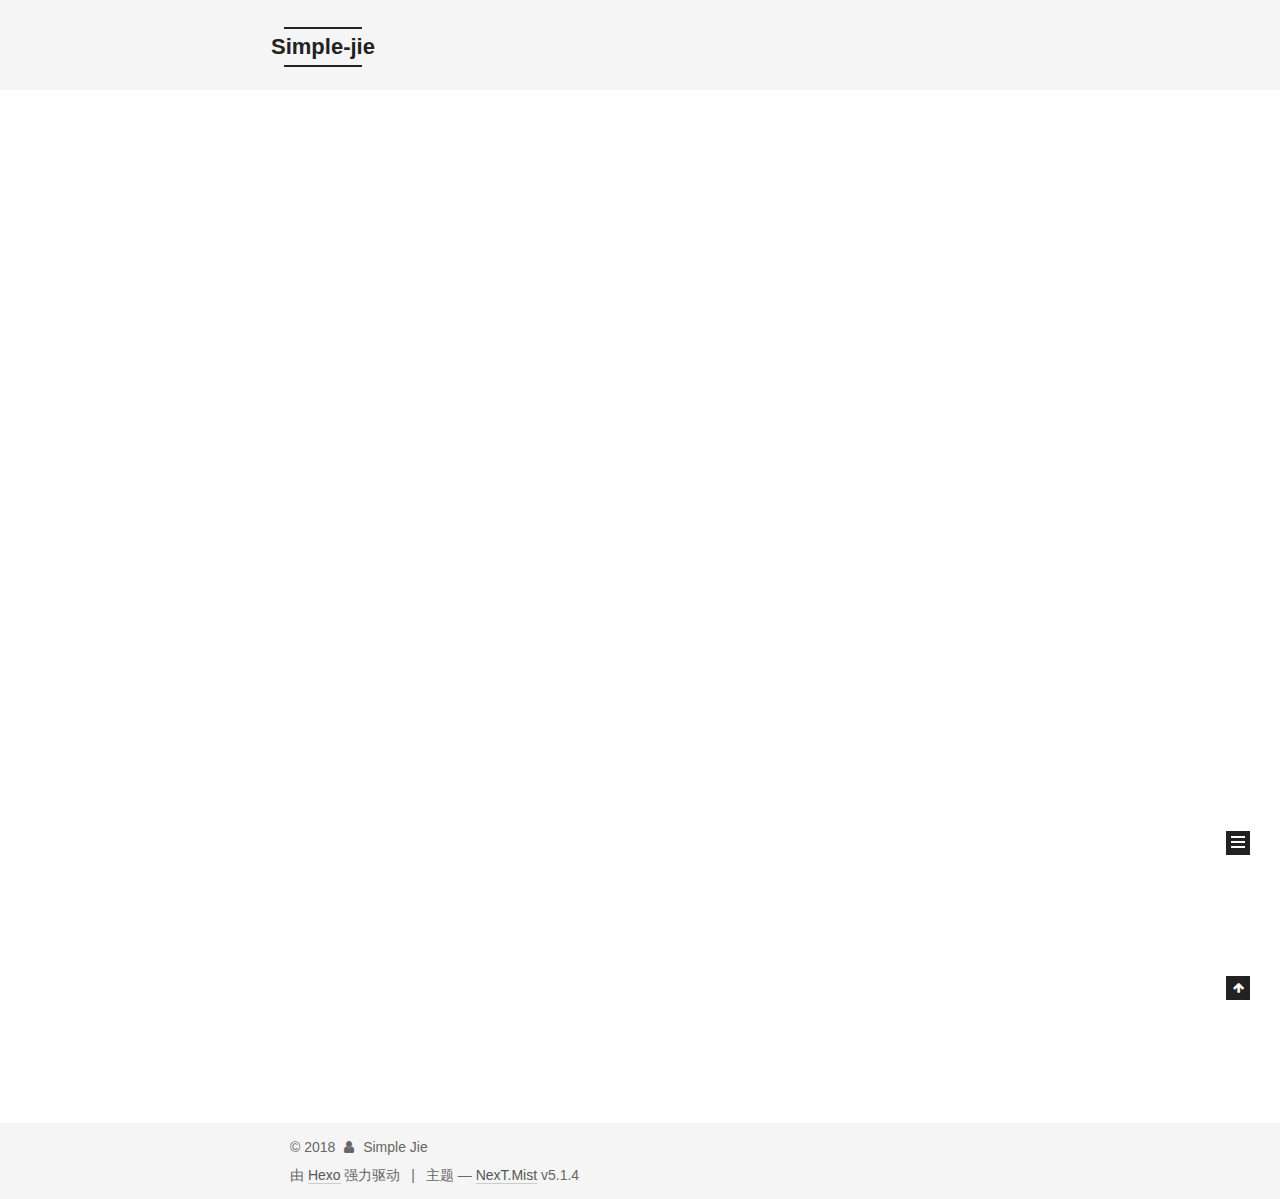
==== commit e72965ad: "Site updated: 2018-11-27 10:33:45" ====
--- a/index.html
+++ b/index.html
@@ -399,7 +399,7 @@
         
           <h1 class="post-title" itemprop="name headline">
                 
-                <a class="post-title-link" href="/2018/11/20/spring-start/" itemprop="url">Spring boot 快速入门</a></h1>
+                <a class="post-title-link" href="/2018/11/20/spring-start/" itemprop="url">Spring application.properties 中文乱码</a></h1>
         
 
         <div class="post-meta">
@@ -473,17 +473,7 @@
       
         
           
-            <blockquote>
-<p>这是引用</p>
-</blockquote>
-<p>这个不是引用<br>可以换行么</p>
-<p><em>可以吧</em></p>
-<ul>
-<li>1</li>
-<li>2</li>
-<li>3</li>
-</ul>
-<hr>
+            <p>当我们在application.properties里面设置含有中文字符的属性，如果代码读取出来的值是乱码。<br>可以如下图修改设置项<br>同时剪切application.properties里面的内容，保存，再重新填入<br><img src="/assets/img/spring_property_encoding.png" alt="spring_property_encoding"></p>
 
           
         
--- a/css/main.css
+++ b/css/main.css
@@ -1822,7 +1822,7 @@
   width: 4px;
   height: 4px;
   border-radius: 50%;
-  background: #ffcf7f;
+  background: #a78138;
 }
 .links-of-blogroll {
   font-size: 13px;
